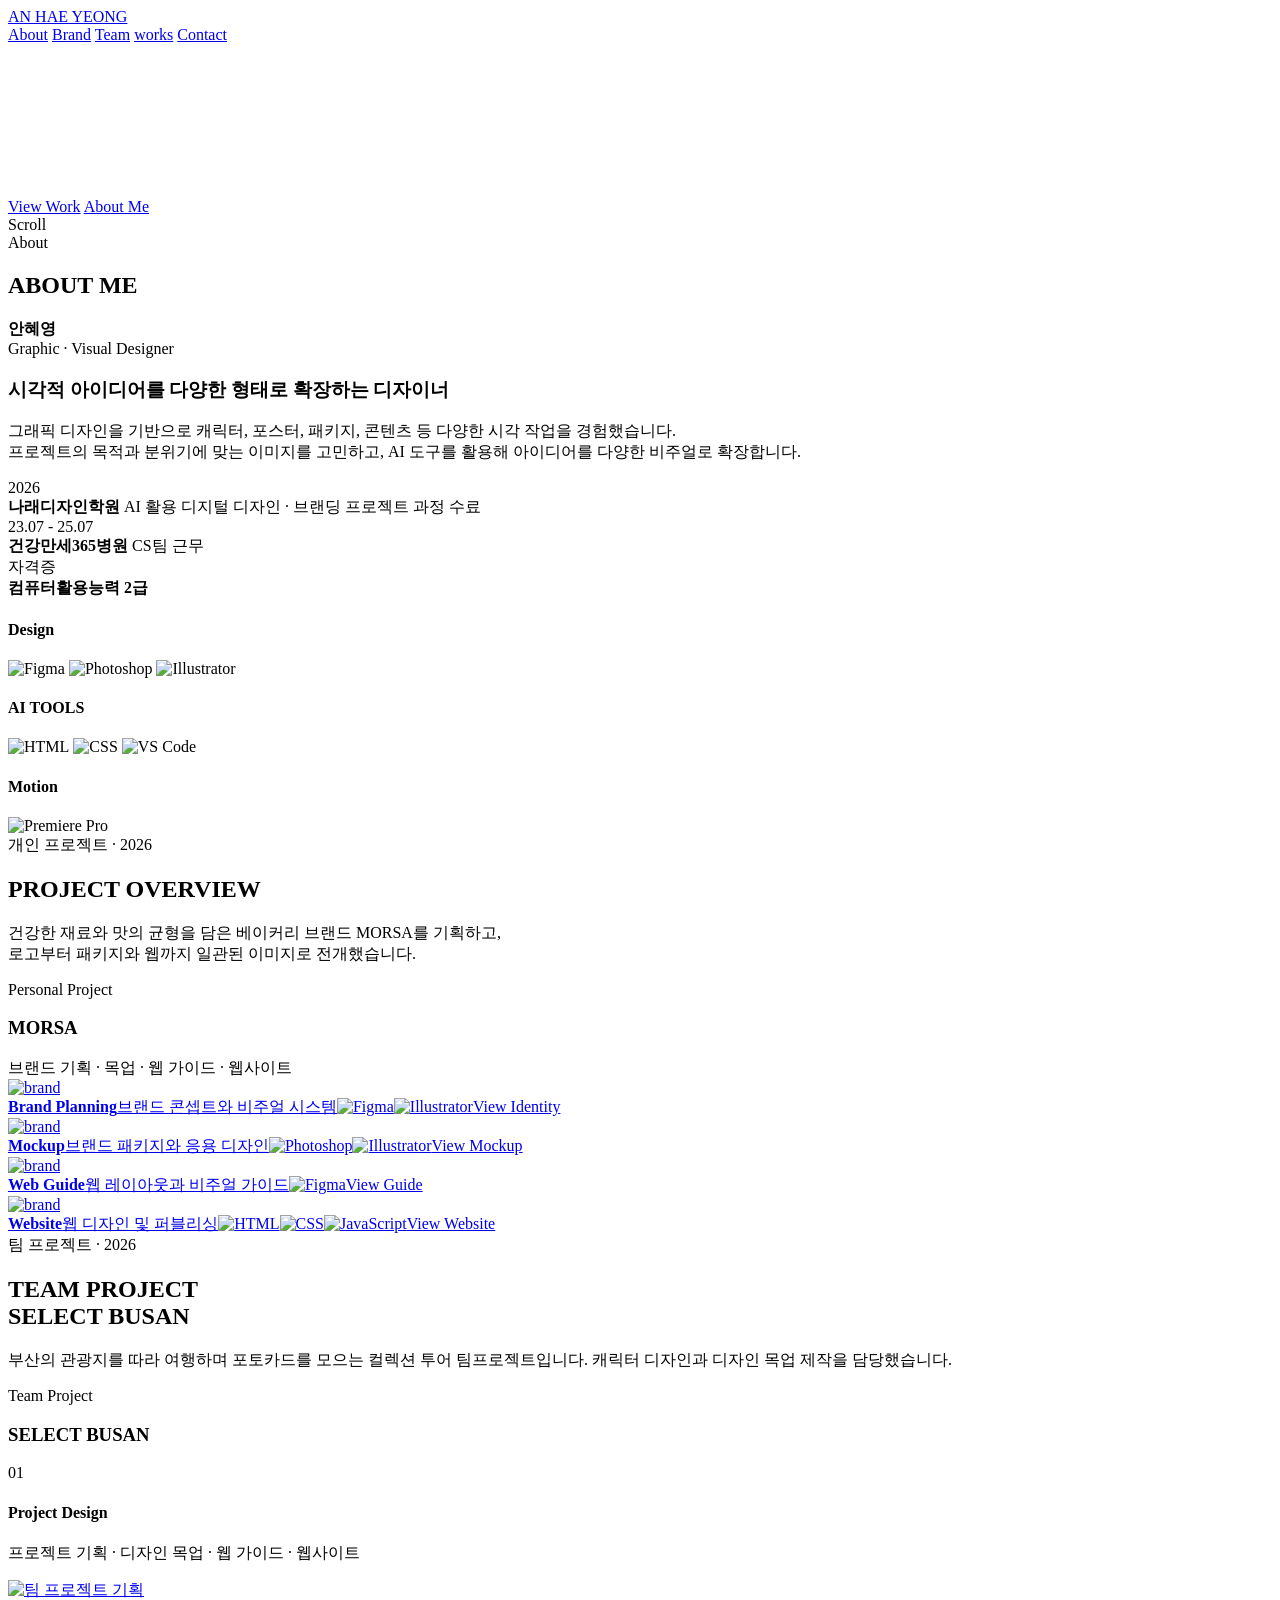
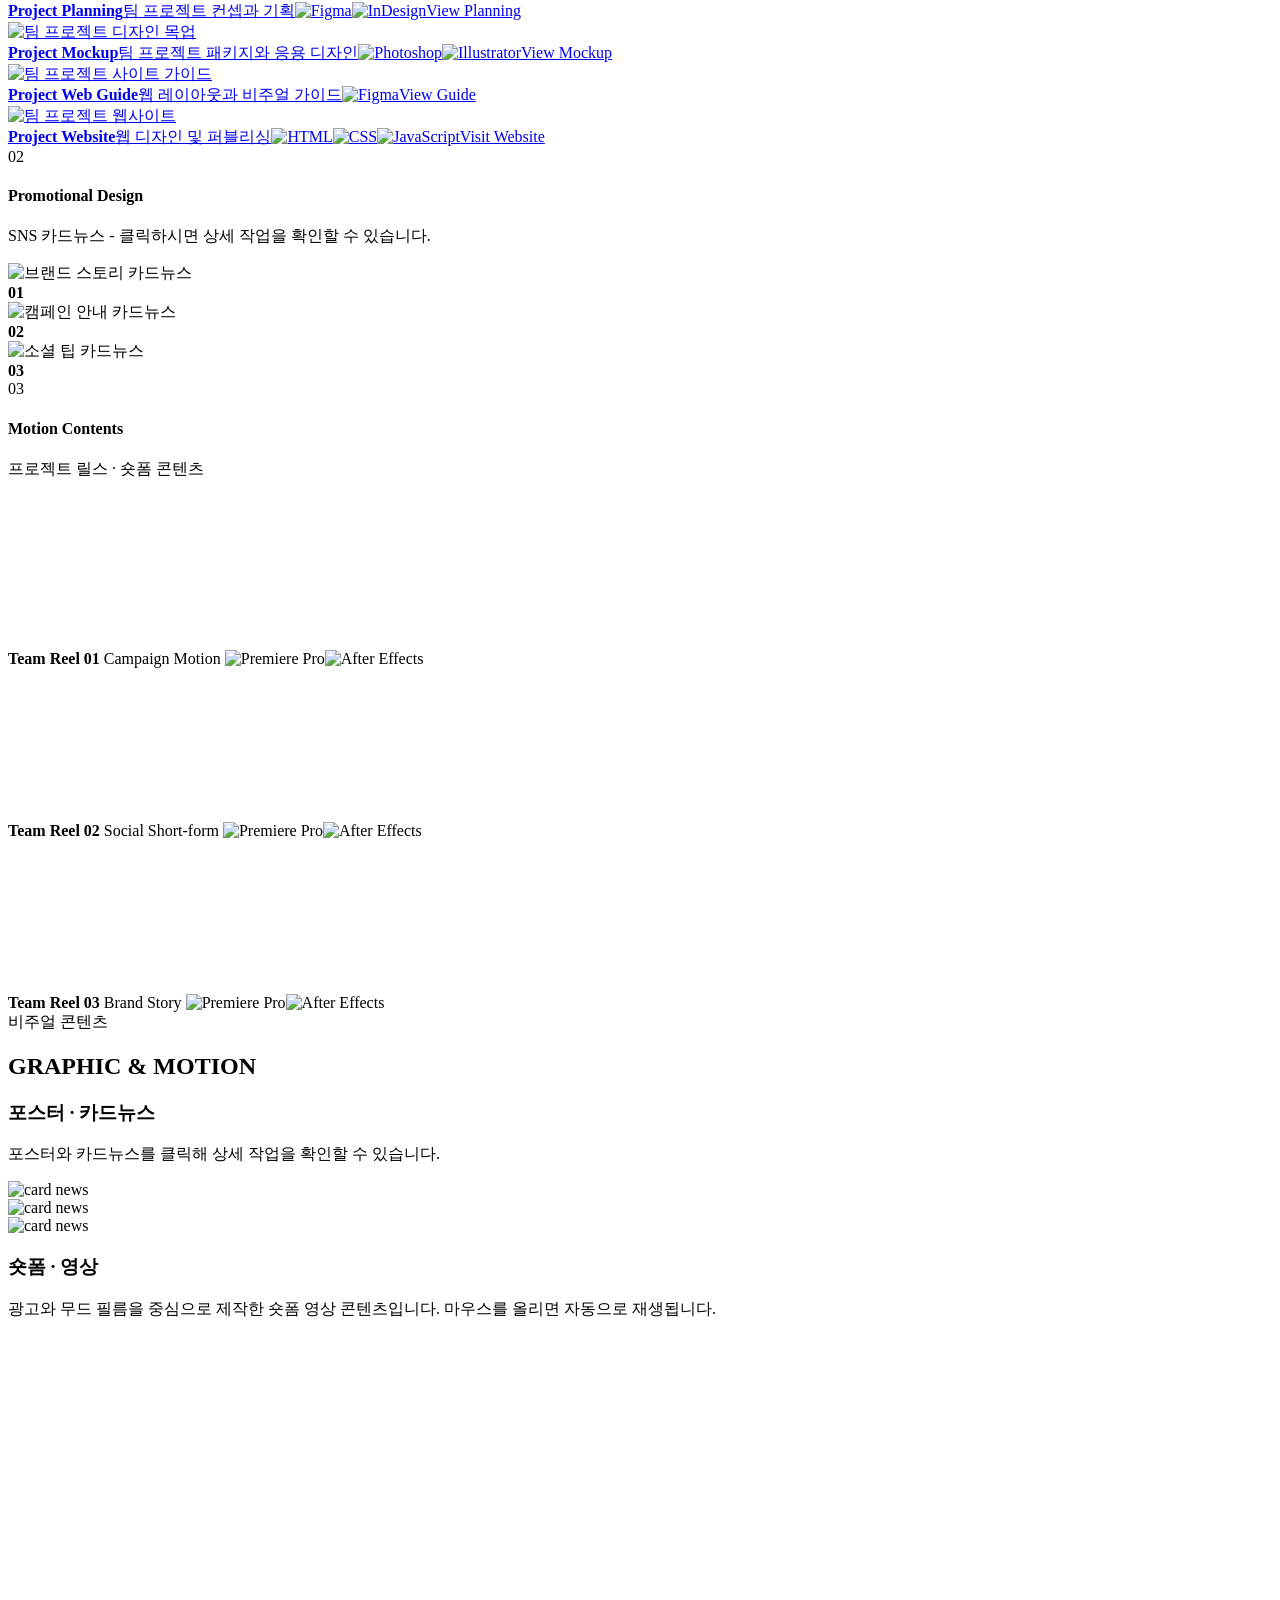
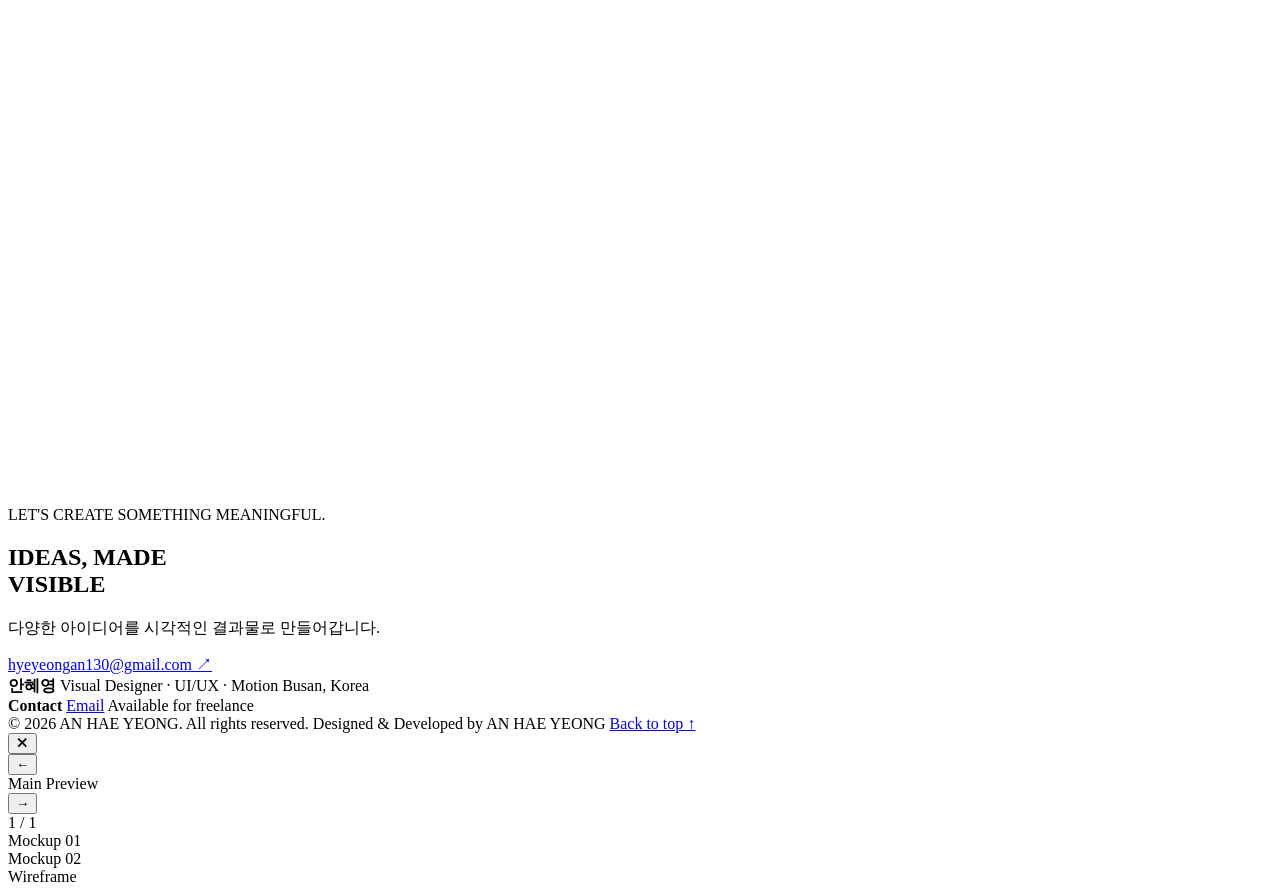
==== index.html @ a306c8e9 "Add files via upload" ====
<!DOCTYPE html>
<html lang="ko">

<head>
  <meta charset="UTF-8" />
  <meta name="viewport" content="width=device-width, initial-scale=1.0" />
  <title>Portfolio</title>
  <link rel="shortcut icon" href="assets/img/favicon.svg" type="image/x-icon">
  <link rel="stylesheet" href="assets/css/style.css">

</head>

<body>
  <header class="site-header" id="siteHeader">
    <nav class="nav">
      <a href="#hero" class="brand">AN HAE YEONG</a>
      <div class="nav-links">
        <a href="#about">About</a>
        <a href="#branding">Brand</a>
        <a href="#team-project">Team</a>
        <a href="#works">works</a>
        <a href="#contact">Contact</a>
      </div>
    </nav>
  </header>

  <main>
    <section class="hero" id="hero">
      <video class="hero-video" autoplay muted loop playsinline preload="metadata">
        <source src="assets/video/main_video.mp4" type="video/mp4" />
      </video>
      <div class="hero-inner">
        <div class="hero-actions">
          <a class="btn btn-primary" href="#branding">View Work</a>
          <a class="btn btn-secondary" href="#about">About Me</a>
        </div>
      </div>

      <div class="scroll-indicator">Scroll</div>
    </section>

    <section class="section" id="about">
      <div class="container">
        <div class="section-head reveal reveal-scale">
          <div>
            <span class="eyebrow">About</span>
            <h2 class="about">ABOUT ME</h2>
          </div>
          <!-- <p>
            단순한 자기소개가 아니라, 경력·작업 방향·도구 역량을 동시에 보여줄 수 있도록 설계한 영역입니다.
          </p> -->
        </div>

        <div class="about-grid">
          <article class="card profile-card reveal reveal-left">
            <div class="profile-media" style="background:
                radial-gradient(circle at 30% 20%, rgba(50,199,161,0.18), transparent 22%),
                radial-gradient(circle at 70% 30%, rgba(123,140,255,0.18), transparent 24%),
                linear-gradient(145deg, #ffffff 0%, #edf3fa 100%);
                position: relative; overflow: hidden;">
              <div style="position:absolute; inset:18px; border:1px solid rgba(17,24,39,0.06); border-radius:22px;">
                <video class="thumb-video" autoplay loop muted playsinline preload="metadata">
                  <source src="assets/video/about_me.mp4" type="video/mp4" />
                </video>
              </div>
              <div style="position:relative; z-index:1; text-align:center; color:#fff;">
                <!-- <strong style="display:block; color:#fff; font-size:1.1rem; margin-bottom:8px;">Profile
                  Visual</strong> -->
                <!-- <span>Image / Motion Portrait Placeholder</span> -->
              </div>
            </div>
            <div class="profile-body">
              <strong>안혜영</strong><br />
              <span style="color: var(--text-muted);">Graphic · Visual Designer</span>
            </div>
          </article>

          <article class="card about-body reveal reveal-right">
            <h3>시각적 아이디어를 다양한 형태로 확장하는 디자이너</h3>
            <p>
              그래픽 디자인을 기반으로 캐릭터, 포스터, 패키지, 콘텐츠 등 다양한 시각 작업을 경험했습니다.
              <br>프로젝트의 목적과 분위기에 맞는 이미지를 고민하고, AI 도구를 활용해 아이디어를 다양한 비주얼로 확장합니다.
            </p>

            <div class="timeline">
              <div class="timeline-item">
                <div class="timeline-year">2026</div>
                <div class="timeline-role">
                  <strong>나래디자인학원</strong>
                  <span>AI 활용 디지털 디자인 · 브랜딩 프로젝트 과정 수료</span>
                </div>
              </div>
              <div class="timeline-item">
                <div class="timeline-year">23.07 - 25.07</div>
                <div class="timeline-role">
                  <strong>건강만세365병원</strong>
                  <span>CS팀 근무</span>
                </div>
              </div>
              <div class="timeline-item">
                <div class="timeline-year">자격증</div>
                <div class="timeline-role">
                  <strong>컴퓨터활용능력 2급</strong>
                  <!-- <span>컴퓨터활용능력2급</span> -->
                </div>
              </div>
            </div>

            <div class="skills">
              <section class="skill-group">
                <h4>Design</h4>
                <div class="skill-tags">
                  <span class="tool-item"><img src="assets/img/tool_icon/figma.png" alt="Figma"></span>
                  <span class="tool-item"><img src="assets/img/tool_icon/photoshop.png" alt="Photoshop"></span>
                  <span class="tool-item"><img src="assets/img/tool_icon/illustrator.png" alt="Illustrator"></span>
                </div>
              </section>
              <section class="skill-group">
                <h4>AI TOOLS</h4>
                <div class="skill-tags">
                  <span class="tool-item"><img src="assets/img/tool_icon/chatgpt.png" alt="HTML"></span>
                  <span class="tool-item"><img src="assets/img/tool_icon/gemini.png" alt="CSS"></span>
                  <!-- <span class="tool-item"><img src="assets/img/tool_icon/js_icon.png" alt="JavaScript"></span> -->
                  <span class="tool-item"><img src="assets/img/tool_icon/firefly.png" alt="VS Code"></span>
                </div>
              </section>
              <section class="skill-group">
                <h4>Motion</h4>
                <div class="skill-tags">
                  <span class="tool-item"><img src="assets/img/tool_icon/premiere.png" alt="Premiere Pro"></span>
                  <!-- <span class="tool-item"><img src="assets/img/tool_icon/aftereffects.png" alt="After Effects"></span> -->
                </div>
              </section>
            </div>
          </article>
        </div>
      </div>
    </section>

    <section class="section" id="branding">
      <div class="container">
        <div class="section-head reveal reveal-scale">
          <div>
            <span class="eyebrow">개인 프로젝트 · 2026</span>
            <h2 class="about">PROJECT OVERVIEW</h2>
          </div>
          <p>
            건강한 재료와 맛의 균형을 담은 베이커리 브랜드 MORSA를 기획하고,
            <br>로고부터 패키지와 웹까지 일관된 이미지로 전개했습니다.
          </p>
        </div>

        <div class="brand-stack">
          <section class="card brand-row reveal reveal-scale morsa_color">
            <div class="brand-info brand1_color">
              <!-- 브랜드별 색상  brand1_color-->

              <div>
                <span class="project-type-label">Personal Project</span>
                <h3>MORSA</h3>
              </div>
              <!-- <p>
                Brand Identity · Graphic Design · Web Design
              </p> -->
            </div>

            <div>
              <div class="brand-slider-head">
                <span class="brand-slider-title">브랜드 기획 · 목업 · 웹 가이드 · 웹사이트</span>
              </div>
              <div class="brand-track" id="brandTrack01">

                <article class="thumb-card brand-thumb">
                  <a href="Guide/morsa_guide/guide.html" target="_blank">
                    <img src="assets/img/cover_1.jpg" alt="brand">
                    <div class="thumb-overlay"><strong>Brand Planning</strong><span>브랜드 콘셉트와 비주얼 시스템</span><span
                        class="thumb-tools"><img src="assets/img/tool_icon/figma.png" alt="Figma"><img
                          src="assets/img/tool_icon/illustrator.png" alt="Illustrator"></span><span
                        class="brand-card-button">View Identity</span></div>
                  </a>
                </article>

                <article class="thumb-card brand-thumb">
                  <a href="Guide/morsa_mockup_guide/guide.html" target="_blank">
                    <!-- <video class="thumb-video" muted loop playsinline preload="metadata">
                      <source src="assets/video/brand_thumbnail_video_sample.mp4" type="video/mp4" />
                    </video> -->

                    <img src="assets/img/cover_2.jpg" alt="brand">

                    <div class="thumb-overlay"><strong>Mockup</strong><span>브랜드 패키지와 응용 디자인</span><span
                        class="thumb-tools"><img src="assets/img/tool_icon/photoshop.png" alt="Photoshop"><img
                          src="assets/img/tool_icon/illustrator.png" alt="Illustrator"></span><span
                        class="brand-card-button">View Mockup</span></div>
                  </a>
                </article>

                <article class="thumb-card brand-thumb">
                  <a href="Guide/morsa_web_guide/guide.html" target="_blank">
                    <img src="assets/img/cover_3.jpg" alt="brand">
                    <div class="thumb-overlay"><strong>Web Guide</strong><span>웹 레이아웃과 비주얼 가이드</span><span
                        class="thumb-tools"><img src="assets/img/tool_icon/figma.png" alt="Figma"></span><span
                        class="brand-card-button">View Guide</span></div>
                  </a>
                </article>

                <article class="thumb-card brand-thumb">
                  <!-- <video class="thumb-video" autoplay muted loop playsinline><source src="assets/brand-01-site.mp4" type="video/mp4" /></video> -->
                  <a href="https://hyeyeongan.github.io/MORSA/" target="_blank">
                    <img src="assets/img/cover_4.jpg" alt="brand">
                    <div class="thumb-overlay"><strong>Website</strong><span>웹 디자인 및 퍼블리싱</span><span
                        class="thumb-tools"><img src="assets/img/tool_icon/html_icon.png" alt="HTML"><img
                          src="assets/img/tool_icon/css_icon.png" alt="CSS"><img src="assets/img/tool_icon/js_icon.png"
                          alt="JavaScript"></span><span class="brand-card-button">View Website</span></div>
                  </a>
                </article>

                <!-- <article class="thumb-card brand-thumb">
                  <a href="#" target="_blank">
                    <img src="assets/img/brand_thumbnail_sample.jpg" alt="brand">
                    <div class="thumb-overlay"><strong>SNS Campaign</strong><span>Social / Promo Visual</span><span
                        class="thumb-tools"><img src="assets/img/tool_icon/photoshop.png" alt="Photoshop"><img
                          src="assets/img/tool_icon/illustrator.png" alt="Illustrator"></span><span
                        class="brand-card-button">View Campaign ↗</span></div>
                  </a>
                </article> -->

                <!-- <article class="thumb-card brand-thumb"> -->
                <!-- <video class="thumb-video" autoplay muted loop playsinline><source src="assets/brand-01-event.mp4" type="video/mp4" /></video> -->
                <!-- <a href="#" target="_blank"> -->
                <!-- <img src="assets/img/brand_thumbnail_sample.jpg" alt="brand"> -->
                <!-- <div class="thumb-overlay"><strong>Event Landing</strong><span>Promotion / Landing Page</span><span -->
                <!-- class="thumb-tools"><img src="assets/img/tool_icon/figma.png" alt="Figma"><img -->
                <!-- src="assets/img/tool_icon/photoshop.png" alt="Photoshop"></span><span -->
                <!-- class="brand-card-button">View Landing ↗</span></div> -->
                <!-- </a> -->
                <!-- </article> -->
              </div>
            </div>
          </section>

          <div class="section-head team-section-head reveal reveal-scale" id="team-project">
            <div>
              <span class="eyebrow">팀 프로젝트 · 2026</span>
              <h2>TEAM PROJECT
                <br>SELECT BUSAN
              </h2>
            </div>
            <p>
              부산의 관광지를 따라 여행하며 포토카드를 모으는 컬렉션 투어 팀프로젝트입니다.
              캐릭터 디자인과 디자인 목업 제작을 담당했습니다.
            </p>
          </div>

          <section class="card brand-row reveal reveal-scale">
            <div class="brand-info brand2_color">
              <!-- 브랜드별 색상  brand2_color-->
              <div>
                <span class="project-type-label is-team">Team Project</span>
                <h3>SELECT BUSAN</h3>
              </div>
              <!-- <p>
                기획부터 디자인, 웹사이트 구축과 영상 콘텐츠까지 팀과 함께 완성한 통합 브랜드 프로젝트입니다.
              </p> -->
            </div>

            <div class="team-project-content">
              <section class="team-result-section">
                <div class="team-result-head">
                  <span class="team-result-number">01</span>
                  <div>
                    <h4 class="title_color_1">Project Design</h4>
                    <p>프로젝트 기획 · 디자인 목업 · 웹 가이드 · 웹사이트</p>
                  </div>
                </div>
                <div class="brand-track team-main-track" id="brandTrack02">
                  <article class="thumb-card brand-thumb active">
                    <a href="Team_Guide/guide/guide.html" target="_blank">
                      <img src="assets/img/Team_cover1.jpg" alt="팀 프로젝트 기획">
                      <div class="thumb-overlay team_bg"><strong>Project Planning</strong><span>팀 프로젝트 컨셉과
                          기획</span><span class="thumb-tools"><img src="assets/img/tool_icon/figma.png" alt="Figma"><img
                            src="assets/img/tool_icon/indesign.png" alt="InDesign"></span><span
                          class="brand-card-button team_button">View Planning</span></div>
                    </a>
                  </article>
                  <article class="thumb-card brand-thumb">
                    <a href="Team_Guide/mockup/guide.html" target="_blank">
                      <img src="assets/img/Team_cover2.jpg" alt="팀 프로젝트 디자인 목업">
                      <div class="thumb-overlay team_bg"><strong>Project Mockup</strong><span>팀 프로젝트 패키지와 응용
                          디자인</span><span class="thumb-tools"><img src="assets/img/tool_icon/photoshop.png"
                            alt="Photoshop"><img src="assets/img/tool_icon/illustrator.png"
                            alt="Illustrator"></span><span class="brand-card-button team_button">View Mockup</span>
                      </div>
                    </a>
                  </article>
                  <article class="thumb-card brand-thumb">
                    <a href="Team_Guide/web/guide.html" target="_blank">
                      <img src="assets/img/Team_cover3.jpg" alt="팀 프로젝트 사이트 가이드">
                      <div class="thumb-overlay team_bg"><strong>Project Web Guide</strong><span>웹 레이아웃과 비주얼
                          가이드</span><span class="thumb-tools"><img src="assets/img/tool_icon/figma.png"
                            alt="Figma"></span><span class="brand-card-button team_button">View Guide</span></div>
                    </a>
                  </article>
                  <article class="thumb-card brand-thumb">
                    <a href="https://jihyun-works.github.io/select-busan/" target="_blank">
                      <img src="assets/img/Team_cover4.jpg" alt="팀 프로젝트 웹사이트">
                      <div class="thumb-overlay team_bg"><strong>Project Website</strong><span>웹 디자인 및 퍼블리싱</span><span
                          class="thumb-tools"><img src="assets/img/tool_icon/html_icon.png" alt="HTML"><img
                            src="assets/img/tool_icon/css_icon.png" alt="CSS"><img
                            src="assets/img/tool_icon/js_icon.png" alt="JavaScript"></span><span
                          class="brand-card-button team_button">Visit Website</span></div>
                    </a>
                  </article>
                </div>
              </section>

              <section class="team-result-section team-promotion-section">
                <div class="team-result-head">
                  <span class="team-result-number">02</span>
                  <div class="team-result-copy">
                    <h4 class="title_color_2">Promotional Design</h4>
                    <p>SNS 카드뉴스 - 클릭하시면 상세 작업을 확인할 수 있습니다.</p>
                  </div>
                </div>
                <div class="team-promotion-grid">
                  <article class="thumb-card brand-thumb modal-card" data-modal-type="cardnews"
                    data-modal-title="SELECT BUSAN Card News"
                    data-modal-description="캐릭터와 브랜드 컬러를 활용해 SELECT BUSAN의 여행 방식과 카드 수집 과정을 쉽고 직관적으로 전달하는 SNS 카드뉴스를 디자인했습니다."
                    data-modal-role="Team Project / Card News Design" data-modal-tools="카드뉴스 디자인 · 제작"
                    data-modal-summary="브랜드의 시작과 핵심 메시지를 캐러셀 흐름에 맞춰 이해하기 쉽게 구성했습니다." data-modal-meta1-label="Channel"
                    data-modal-meta1-value="Instagram Carousel" data-modal-meta2-label="Pages"
                    data-modal-meta2-value="7 Pages" data-modal-meta3-label="Role"
                    data-modal-meta3-value="Planning / Visual Design" data-modal-meta4-label="Format"
                    data-modal-meta4-value="1080 × 1080" data-modal-tags="Team Project, Card News, Campaign"
                    data-modal-images="assets/img/card1.jpg|assets/img/card2.jpg|assets/img/card3.jpg|assets/img/card4.jpg|assets/img/card5.jpg">
                    <img src="assets/img/select_cards_1.png" alt="브랜드 스토리 카드뉴스">
                    <div class="thumb-overlay"><strong>01</strong>
                  </article>
                  <article class="thumb-card brand-thumb modal-card" data-modal-type="cardnews"
                    data-modal-title="SELECT BUSAN Card News"
                    data-modal-description="SELECT BUSAN의 관광 컬렉션 참여 방식을 소개하기 위해 제작한 프로모션 카드뉴스입니다."
                    data-modal-role="Team Project / Card News Design" data-modal-tools="※ 카드뉴스 편집 및 구성은 팀원이 담당했습니다."
                    data-modal-summary="캠페인 정보를 단계별로 나누고 핵심 혜택과 참여 방법이 빠르게 읽히도록 구성했습니다."
                    data-modal-meta1-label="Channel" data-modal-meta1-value="Instagram Carousel"
                    data-modal-meta2-label="Pages" data-modal-meta2-value="7 Pages" data-modal-meta3-label="Role"
                    data-modal-meta3-value="Information Design" data-modal-meta4-label="Format"
                    data-modal-meta4-value="1080 × 1080" data-modal-tags="Team Project, Card News, Information"
                    data-modal-images="assets/img/select_busan_cardnews1.jpg|assets/img/select_busan_cardnews2.jpg|assets/img/select_busan_cardnews3.jpg|assets/img/select_busan_cardnews4.jpg|assets/img/select_busan_cardnews5.jpg|assets/img/select_busan_cardnews6.jpg|assets/img/select_busan_cardnews7.jpg|assets/img/select_busan_cardnews8.jpg">
                    <img src="assets/img/select_card_2.png" alt="캠페인 안내 카드뉴스">
                    <div class="thumb-overlay"><strong>02</strong>
                    </div>
                  </article>
                  <article class="thumb-card brand-thumb modal-card" data-modal-type="cardnews"
                    data-modal-title="SELECT BUSAN Card News" data-modal-description="SELECT BUSAN의 관광 컬렉션 참여 방식을 소개하기 위해 제작한 프로모션 카드뉴스입니다."
                    data-modal-role="Team Project / Content Design" data-modal-tools="※ 카드뉴스 편집 및 구성은 팀원이 담당했습니다. "
                    data-modal-summary="짧고 명확한 문장과 일관된 그래픽 시스템으로 정보의 가독성을 높였습니다." data-modal-meta1-label="Channel"
                    data-modal-meta1-value="SNS Content" data-modal-meta2-label="Pages" data-modal-meta2-value="7 Pages"
                    data-modal-meta3-label="Role" data-modal-meta3-value="Content / Graphic"
                    data-modal-meta4-label="Format" data-modal-meta4-value="1080 × 1480"
                    data-modal-tags="Travel, Photo Card, Collection"
                    data-modal-images="assets/img/select_busan(3)1.jpg|assets/img/select_busan(3)2.jpg|assets/img/select_busan(3)3.jpg|assets/img/select_busan(3)4.jpg">
                    <img src="assets/img/select_card_3.png" alt="소셜 팁 카드뉴스">
                    <div class="thumb-overlay"><strong>03</strong></div>
                  </article>
                </div>
              </section>

              <section class="team-result-section team-reels-section">
                <div class="team-result-head reveal reveal-scale">
                  <span class="team-result-number">03</span>
                  <div>
                    <h4 class="title_color_3">Motion Contents</h4>
                    <p>프로젝트 릴스 · 숏폼 콘텐츠</p>
                  </div>
                </div>
                <div class="team-reels-grid">
                  <!-- <article class="thumb-card brand-thumb brand-film-card modal-card" data-modal-type="banner"
                    data-modal-title="Team Project Film" data-modal-description="팀 프로젝트의 기획과 제작 과정을 담은 가로형 브랜드 영상입니다."
                    data-modal-role="Team Project / Motion Design" data-modal-tools="Premiere Pro, After Effects"
                    data-modal-tags="Team Project, Brand Film, Motion"
                    data-modal-media="assets/video/brand_thumbnail_video_sample.mp4">
                    <video class="thumb-video" muted loop playsinline preload="metadata">
                      <source src="assets/video/brand_thumbnail_video_sample.mp4" type="video/mp4" />
                    </video>
                    <span class="landscape-play" aria-hidden="true">▶</span>
                    <div class="thumb-overlay"><strong>Project Film</strong><span>Brand Film / 16:9 Video</span><span
                        class="thumb-tools"><img src="assets/img/tool_icon/premiere.png" alt="Premiere Pro"><img
                          src="assets/img/tool_icon/aftereffects.png" alt="After Effects"></span><span
                        class="brand-card-button team_button">Play Video</span></div>
                  </article> -->
                  <article class="thumb-card brand-reel-card">
                    <video class="thumb-video" muted loop playsinline preload="metadata">
                      <source src="assets/video/busan_1.mp4" type="video/mp4" />
                    </video>
                    <div class="thumb-play-button" aria-hidden="true"><span class="thumb-play-icon"></span></div>
                    <div class="team-reel-caption"><strong>Team Reel 01</strong>
                      <span>Campaign Motion</span>
                      <span class="thumb-tools"><img src="assets/img/tool_icon/premiere.png" alt="Premiere Pro"><img
                          src="assets/img/tool_icon/aftereffects.png" alt="After Effects"></span>
                        </div>
                  </article>
                  <article class="thumb-card brand-reel-card">
                    <video class="thumb-video" muted loop playsinline preload="metadata">
                      <source src="assets/video/busan_2.mp4" type="video/mp4" />
                    </video>
                    <div class="thumb-play-button" aria-hidden="true"><span class="thumb-play-icon"></span></div>
                    <div class="team-reel-caption"><strong>Team Reel 02</strong>
                      <span>Social Short-form</span>
                      <span class="thumb-tools"><img src="assets/img/tool_icon/premiere.png" alt="Premiere Pro"><img
                          src="assets/img/tool_icon/aftereffects.png" alt="After Effects"></span>
                        </div>
                  </article>
                  <article class="thumb-card brand-reel-card">
                    <video class="thumb-video" muted loop playsinline preload="metadata">
                      <source src="assets/video/busan_3.mp4" type="video/mp4" />
                    </video>
                    <div class="thumb-play-button" aria-hidden="true"><span class="thumb-play-icon"></span></div>
                    <div class="team-reel-caption"><strong>Team Reel 03</strong>
                      <span>Brand Story</span>
                      <span class="thumb-tools"><img src="assets/img/tool_icon/premiere.png" alt="Premiere Pro"><img
                          src="assets/img/tool_icon/aftereffects.png" alt="After Effects"></span>
                        </div>
                  </article>
                </div>
              </section>
            </div>
          </section>
        </div>
      </div>
    </section>

    <section class="section" id="works">
      <div class="container">
        <div class="section-head reveal reveal-scale">
          <div>
            <span class="eyebrow">비주얼 콘텐츠</span>
            <h2>GRAPHIC & MOTION</h2>
          </div>
          <!-- <p>
            정지형 비주얼 작업은 한 줄 안에서 함께 보여주고, 영상 작업은 별도 행으로 분리해 흐름이 자연스럽도록 정리했습니다.
          </p> -->
        </div>

        <div class="works-stack">
          <section class="card work-row reveal reveal-scale">
            <div class="work-row-head">
              <div>
                <h3>포스터 · 카드뉴스</h3>
                <p>포스터와 카드뉴스를 클릭해 상세 작업을 확인할 수 있습니다.</p>
              </div>
              <!-- <div class="slider-controls">
                <button class="slider-btn" type="button" data-slider-prev="visualTrack">←</button>
                <button class="slider-btn" type="button" data-slider-next="visualTrack">→</button>
              </div> -->
            </div>
            <div class="thumb-track slider-track" id="visualTrack" data-autoplay-slider="4200" data-loop-slider>
              <!-- poster / banner 모달 전용 큰 이미지는 data-modal-media="assets/img/원하는파일.jpg" 로 직접 지정 -->
              <article class="poster-thumb thumb-card modal-card" data-modal-type="poster"
                data-modal-title="SUNDAY PICNIC" data-modal-description="따뜻한 야외 피크닉의 분위기를 담은 이벤트 홍보 포스터입니다.
사진 위에 유기적인 그래픽 형태와 타이포그래피를 결합해 자유롭고 경쾌한 분위기를 표현했습니다." data-modal-role="레이아웃 · 타이포그래피 · 그래픽 제작"
                data-modal-tools="Photoshop"
                data-modal-summary="전시/행사 성격의 키비주얼 포스터 시리즈입니다. 메인 타이포와 무드 중심 그래픽으로 메시지를 압축해 전달합니다."
                data-modal-meta1-label="Format" data-modal-meta1-value="A2 Poster / Digital Adaptation"
                data-modal-meta2-label="Client" data-modal-meta2-value="Brand Campaign" data-modal-meta3-label="Year"
                data-modal-meta3-value="2026" data-modal-meta4-label="Concept"
                data-modal-meta4-value="Bold Type / Minimal Mood" data-modal-tags="피크닉, 타이포그래피, 이벤트"
                data-modal-note-title="Editable Note"
                data-modal-note="이 영역은 포스터 전용 메모 박스입니다. 전시 개요, 인쇄 사양, 제작 포인트 등으로 자유롭게 수정하면 됩니다."
                data-modal-video="Poster motion teaser area" data-modal-link="https://example.com"
                data-modal-media="assets/img/picnic_poster.jpg">
                <div class="thumb-image">
                  <img src="assets/img/poster_cover.jpg" alt="card news">
                </div>
                <!-- <video class="thumb-video" muted loop playsinline preload="metadata">
                  <source src="assets/video/poster.mp4" type="video/mp4" />
                </video> -->
                <!-- <div class="thumb-overlay"><strong>Poster Series A</strong><span>Campaign / Event Visual</span><span
                    class="thumb-tools"><img src="assets/img/tool_icon/photoshop.png" alt="Photoshop"><img
                      src="assets/img/tool_icon/illustrator.png" alt="Illustrator"></span></div> -->
              </article>

              <!-- <article class="poster-thumb thumb-card modal-card" data-modal-type="poster"
                data-modal-title="Poster Series B" data-modal-description="브랜드 포스터 시리즈입니다."
                data-modal-role="Poster Design" data-modal-tools="Photoshop"
                data-modal-summary="브랜드 무드를 중심으로 전개한 포스터 시리즈입니다." data-modal-meta1-label="Format"
                data-modal-meta1-value="B1 / SNS Poster" data-modal-meta2-label="Client"
                data-modal-meta2-value="Brand Promotion" data-modal-meta3-label="Year" data-modal-meta3-value="2026"
                data-modal-meta4-label="Concept" data-modal-meta4-value="Graphic Mood"
                data-modal-tags="Poster, Branding" data-modal-note-title="Editable Note"
                data-modal-note="포스터 프로젝트 설명을 여기서 직접 바꿀 수 있습니다." data-modal-video="Poster preview"
                data-modal-link="https://example.com" data-modal-media="assets/img/poster_thumbnail_sample.jpg">
                <video class="thumb-video" muted loop playsinline preload="metadata">
                  <source src="assets/video/poster.mp4" type="video/mp4" />
                </video>
                <div class="thumb-overlay"><strong>Poster Series B</strong><span>Brand / Promotion</span><span
                    class="thumb-tools"><img src="assets/img/tool_icon/photoshop.png" alt="Photoshop"><img
                      src="assets/img/tool_icon/illustrator.png" alt="Illustrator"></span></div>
              </article> -->

              <!-- <article class="ad-thumb thumb-card modal-card" data-modal-type="banner" data-modal-title="Banner Set A"
                data-modal-description="디지털 배너 광고 세트입니다." data-modal-role="Banner Design"
                data-modal-tools="Photoshop, Figma" data-modal-summary="퍼포먼스 배너와 SNS용 변형 소재를 함께 설계한 배너 세트입니다."
                data-modal-meta1-label="Platform" data-modal-meta1-value="Meta / Web / App"
                data-modal-meta2-label="Campaign" data-modal-meta2-value="Seasonal Promotion"
                data-modal-meta3-label="Size" data-modal-meta3-value="1080x1080 / 1200x628"
                data-modal-meta4-label="Placement" data-modal-meta4-value="Feed / Display / Landing"
                data-modal-tags="Banner, Performance, SNS" data-modal-note-title="Editable Note"
                data-modal-note="배너는 플랫폼, 사이즈, CTA 방향 등을 이 박스에서 자유롭게 수정하면 됩니다." data-modal-video="Banner motion preview"
                data-modal-link="https://example.com" data-modal-media="assets/img/banner_sample.jpeg">
                <video class="thumb-video" muted loop playsinline preload="metadata">
                  <source src="assets/video/ad_sample_01.mp4" type="video/mp4" />
                </video>
                <div class="thumb-overlay"><strong>Banner Set A</strong><span>Digital Ad System</span><span
                    class="thumb-tools"><img src="assets/img/tool_icon/photoshop.png" alt="Photoshop"><img
                      src="assets/img/tool_icon/figma.png" alt="Figma"></span></div>
              </article> -->

              <!-- <article class="ad-thumb thumb-card modal-card" data-modal-type="banner" data-modal-title="Banner Set B"
                data-modal-description="프로모션 웹 배너 세트입니다." data-modal-role="Banner Design" data-modal-tools="Photoshop"
                data-modal-summary="웹 프로모션 메인/서브 배너 세트입니다." data-modal-meta1-label="Platform"
                data-modal-meta1-value="Website" data-modal-meta2-label="Campaign" data-modal-meta2-value="Promotion"
                data-modal-meta3-label="Size" data-modal-meta3-value="PC / Mobile Responsive"
                data-modal-meta4-label="Placement" data-modal-meta4-value="Hero / Mid Banner"
                data-modal-tags="Banner, Web" data-modal-note-title="Editable Note"
                data-modal-note="배너 프로젝트 설명을 이 텍스트로 바꾸면 됩니다." data-modal-video="Banner motion preview"
                data-modal-link="https://example.com" data-modal-media="assets/img/banner_sample.jpeg">
                <video class="thumb-video" muted loop playsinline preload="metadata">
                  <source src="assets/video/ad_sample_01.mp4" type="video/mp4" />
                </video>
                <div class="thumb-overlay"><strong>Banner Set B</strong><span>Web Promotion</span><span
                    class="thumb-tools"><img src="assets/img/tool_icon/photoshop.png" alt="Photoshop"><img
                      src="assets/img/tool_icon/figma.png" alt="Figma"></span></div>
              </article> -->

              <article class="cardnews-thumb thumb-card modal-card" data-modal-type="cardnews"
                data-modal-title="홈 스타일링 카드뉴스"
                data-modal-description="작은 오브제와 가구를 활용해 집 안의 분위기를 바꾸는 방법을 소개하는 카드뉴스입니다. 이미지 중심의 구성과 간결한 정보를 통해 공간 스타일링 팁을 직관적으로 전달했습니다."
                data-modal-role="Card News Design" data-modal-tools="콘텐츠 구성 · 레이아웃 · 그래픽 제작"
                data-modal-summary="인스타그램 캐러셀 형식의 카드뉴스입니다. 첫 장에서 주제를 제시하고 뒤로 갈수록 정보 흐름이 이어지도록 구성했습니다."
                data-modal-meta1-label="Topic" data-modal-meta1-value="Brand Story" data-modal-meta2-label="Pages"
                data-modal-meta2-value="7 Pages" data-modal-meta3-label="Flow"
                data-modal-meta3-value="Cover → Info → CTA" data-modal-meta4-label="Style"
                data-modal-meta4-value="Editorial Carousel" data-modal-tags="인테리어, 공간 스타일링, 정보 콘텐츠"
                data-modal-note-title="Editable Note"
                data-modal-note="카드뉴스는 페이지 흐름, 표지 방향, 정보 구성 방식 등을 이 박스에서 자유롭게 수정할 수 있습니다."
                data-modal-video="Card news preview" data-modal-link="https://example.com"
                data-modal-images="assets/img/home_card1.jpg|assets/img/home_card2.jpg|assets/img/home_card3.jpg|assets/img/home_card4.jpg|assets/img/home_card5.jpg|assets/img/home_card6.jpg">
                <div class="thumb-image">
                  <img src="assets/img/home_cover.png" alt="card news">
                </div>
                <!-- <div class="thumb-overlay"><strong>Card News Series A</strong><span>Brand Story / Slide Deck</span><span
                    class="thumb-tools"><img src="assets/img/tool_icon/photoshop.png" alt="Photoshop"><img
                      src="assets/img/tool_icon/illustrator.png" alt="Illustrator"></span>
                </div> -->
              </article>

              <article class="cardnews-thumb thumb-card modal-card" data-modal-type="cardnews"
                data-modal-title="15분 원팬 토마토 파스타" data-modal-description="간단한 재료로 완성할 수 있는 원팬 토마토 파스타 레시피를 소개한 SNS 카드뉴스입니다. 재료 준비부터 조리 과정까지 단계별로 구성하고, 사진과 일러스트를 활용해 정보를 쉽고 직관적으로 전달했습니다."
                data-modal-role="Card News Design" data-modal-tools="콘텐츠 구성 · 레이아웃 · 그래픽 제작"
                data-modal-summary="정보 전달 중심의 프로모션 카드뉴스입니다." data-modal-meta1-label="Topic"
                data-modal-meta1-value="Promotion" data-modal-meta2-label="Pages" data-modal-meta2-value="7 Pages"
                data-modal-meta3-label="Flow" data-modal-meta3-value="Intro → Detail → CTA"
                data-modal-meta4-label="Style" data-modal-meta4-value="Clean Info Layout"
                data-modal-tags="레시피, 푸드콘텐츠, 정보디자인" data-modal-note-title="Editable Note"
                data-modal-note="카드뉴스 프로젝트용 자유 메모 영역입니다." data-modal-video="Card news preview"
                data-modal-link="https://example.com"
                data-modal-images="assets/img/tomato_card1.jpg|assets/img/tomato_card2.jpg|assets/img/tomato_card3.jpg|assets/img/tomato_card4.jpg|assets/img/tomato_card5.jpg">
                <div class="thumb-image">
                  <img src="assets/img/tomato_cover.png" alt="card news">
                </div>
                <!-- <div class="thumb-overlay"><strong>Card News Series B</strong><span>Promotion / Information</span><span
                    class="thumb-tools"><img src="assets/img/tool_icon/photoshop.png" alt="Photoshop"><img
                      src="assets/img/tool_icon/illustrator.png" alt="Illustrator"></span></div> -->
              </article>





            </div>
          </section>

          <section class="card work-row reveal reveal-scale">
            <div class="work-row-head">
              <div>
                <h3>숏폼 · 영상</h3>
                <p>광고와 무드 필름을 중심으로 제작한 숏폼 영상 콘텐츠입니다. 마우스를 올리면 자동으로 재생됩니다.</p>
              </div>
              <!-- <div class="slider-controls">
                <button class="slider-btn" type="button" data-slider-prev="videoTrack">←</button>
                <button class="slider-btn" type="button" data-slider-next="videoTrack">→</button>
              </div> -->
            </div>
            <div class="thumb-track slider-track" id="videoTrack">
              <article class="reels-thumb thumb-card">
                <video class="thumb-video" muted loop playsinline preload="metadata">
                  <source src="assets/video/perfume.mp4" type="video/mp4" />
                </video>
                <!-- <div class="thumb-play-button" aria-hidden="true">
                  <span class="thumb-play-icon"></span>
                </div> -->
                <!-- <div class="thumb-overlay"> -->
                  <!-- <strong>Reel Project A</strong> -->
                  <!-- <span>Short-form Motion</span> -->
                  <!-- <span class="thumb-tools"><img src="assets/img/tool_icon/premiere.png" alt="Premiere Pro"><img
                      src="assets/img/tool_icon/aftereffects.png" alt="After Effects"></span>
                </div> -->
              </article>

              <article class="reels-thumb thumb-card">
                <video class="thumb-video" muted loop playsinline preload="metadata">
                  <source src="assets/video/lifestyle_store.mp4" type="video/mp4" />
                </video>
                <!-- <div class="thumb-play-button" aria-hidden="true">
                  <span class="thumb-play-icon"></span>
                </div> -->
                <!-- <div class="thumb-overlay">
                  <strong>Reel Project B</strong>
                  <span>Campaign Motion</span>
                  <span class="thumb-tools"><img src="assets/img/tool_icon/premiere.png" alt="Premiere Pro"><img
                      src="assets/img/tool_icon/aftereffects.png" alt="After Effects"></span>
                </div> -->
              </article>

              <article class="reels-thumb thumb-card">
                <video class="thumb-video" muted loop playsinline preload="metadata">
                  <source src="assets/video/travel_campaign.mp4" type="video/mp4" />
                </video>
                <!-- <div class="thumb-play-button" aria-hidden="true">
                  <span class="thumb-play-icon"></span>
                </div> -->
                <!-- <div class="thumb-overlay">
                  <strong>Reel Project C</strong>
                  <span>Brand Reel</span>
                  <span class="thumb-tools"><img src="assets/img/tool_icon/premiere.png" alt="Premiere Pro"><img
                      src="assets/img/tool_icon/aftereffects.png" alt="After Effects"></span>
                </div> -->
              </article>

              <article class="reels-thumb thumb-card">
                <video class="thumb-video" muted loop playsinline preload="metadata">
                  <source src="assets/video/lip.mp4" type="video/mp4" />
                </video>
                <!-- <div class="thumb-play-button" aria-hidden="true">
                  <span class="thumb-play-icon"></span>
                </div> -->
                <!-- <div class="thumb-overlay">
                  <strong>Reel Project D</strong>
                  <span>Ad Motion</span>
                  <span class="thumb-tools"><img src="assets/img/tool_icon/premiere.png" alt="Premiere Pro"><img
                      src="assets/img/tool_icon/aftereffects.png" alt="After Effects"></span>
                </div> -->
              </article>

              <article class="reels-thumb thumb-card">
                <video class="thumb-video" muted loop playsinline preload="metadata">
                  <source src="assets/video/Lemon.mp4" type="video/mp4" />
                </video>
                <!-- <div class="thumb-play-button" aria-hidden="true">
                  <span class="thumb-play-icon"></span>
                </div> -->
                <!-- <div class="thumb-overlay">
                  <strong>Reel Project E</strong>
                  <span>Brand Intro</span>
                  <span class="thumb-tools"><img src="assets/img/tool_icon/premiere.png" alt="Premiere Pro"><img
                      src="assets/img/tool_icon/aftereffects.png" alt="After Effects"></span>
                </div> -->
              </article>

              <!-- <article class="reels-thumb thumb-card">
                <video class="thumb-video" muted loop playsinline preload="metadata">
                  <source src="assets/video/Reels_sample_01.mp4" type="video/mp4" />
                </video>
                <div class="thumb-play-button" aria-hidden="true">
                  <span class="thumb-play-icon"></span>
                </div>
                <div class="thumb-overlay">
                  <strong>Reel Project F</strong>
                  <span>Brand Intro</span>
                  <span class="thumb-tools"><img src="assets/img/tool_icon/premiere.png" alt="Premiere Pro"><img
                      src="assets/img/tool_icon/aftereffects.png" alt="After Effects"></span>
                </div>
              </article> -->
              <!-- <article class="reels-thumb thumb-card modal-card" data-modal-title="Reel Project F"
                data-modal-description="브랜드 인트로 영상입니다." data-modal-role="Motion Design / Short-form"
                data-modal-tools="Premiere Pro, AI Video" data-modal-video="Reel preview area"
                data-modal-link="https://example.com">
                <video class="thumb-video" muted loop playsinline preload="metadata">
                  <source src="assets/video/Reels_sample_01.mp4" type="video/mp4" />
                </video>
                <div class="thumb-play-button" aria-hidden="true">
                  <span class="thumb-play-icon"></span>
                </div>
                <div class="thumb-overlay">
                  <strong>Reel Project F</strong>
                  <span>Brand Intro</span>
                </div>
              </article> -->
            </div>
          </section>
        </div>
      </div>
    </section>
  </main>

  <footer class="site-footer" id="contact">
    <div class="footer-inner">
      <div class="footer-cta">
        <span class="footer-eyebrow">LET'S CREATE SOMETHING MEANINGFUL.</span>
        <div class="footer-cta-row">
          <div>
            <h2>IDEAS, MADE
              <br>
              VISIBLE
            </h2>
            <p>다양한 아이디어를 시각적인 결과물로 만들어갑니다.</p>
          </div>
          <a class="footer-mail" href="mailto:hyeyeongan130@gmail.com" aria-label="이메일 보내기">
            hyeyeongan130@gmail.com <span aria-hidden="true">↗</span>
          </a>
        </div>
      </div>

      <div class="footer-grid">
        <div class="footer-column footer-intro">
          <strong>안혜영</strong>
          <span>Visual Designer · UI/UX · Motion</span>
          <span>Busan, Korea</span>
        </div>
        <div class="footer-column">
          <strong>Contact</strong>
          <a href="hyeyeongan130@gmail.com">Email</a>
          <span class="footer-available"><i aria-hidden="true"></i> Available for freelance</span>
        </div>
        <!-- <div class="footer-column">
          <strong>Follow</strong>
          <a href="#" aria-label="Instagram 페이지">Instagram <span aria-hidden="true">↗</span></a>
          <a href="#" aria-label="Behance 페이지">Behance <span aria-hidden="true">↗</span></a>
          <a href="#" aria-label="LinkedIn 페이지">LinkedIn <span aria-hidden="true">↗</span></a>
        </div> -->
      </div>

      <div class="footer-bottom">
        <span>© 2026 AN HAE YEONG. All rights reserved.</span>
        <span>Designed &amp; Developed by AN HAE YEONG</span>
        <a href="#hero">Back to top <span aria-hidden="true">↑</span></a>
      </div>
    </div>
  </footer>


  <div class="modal" id="portfolioModal" aria-hidden="true" role="dialog" aria-modal="true">
    <div class="modal-dialog">
      <button class="modal-close" type="button" aria-label="닫기">✕</button>
      <div class="modal-content">
        <div class="modal-gallery">
          <div class="modal-hero-wrap">
            <button class="modal-nav modal-nav-prev" id="modalPrev" type="button" aria-label="이전 이미지">←</button>
            <div class="modal-hero-media" id="modalHeroMedia">Main Preview</div>
            <button class="modal-nav modal-nav-next" id="modalNext" type="button" aria-label="다음 이미지">→</button>
            <div class="modal-page-indicator" id="modalPageIndicator">1 / 1</div>
          </div>
          <div class="modal-thumbs" id="modalThumbs">
            <div class="modal-thumb">Mockup 01</div>
            <div class="modal-thumb">Mockup 02</div>
            <div class="modal-thumb">Wireframe</div>
          </div>
        </div>

        <div class="modal-body" id="modalDynamicBody"></div>
      </div>
    </div>
  </div>

  <!-- ===== Modal layout templates: edit these HTML blocks directly ===== -->
  <template id="modalTemplatePoster">
    <span class="modal-type-badge">Poster Project</span>
    <div class="modal-summary-card">
      <strong data-field="title">Project Title</strong>
      <p data-field="description">Project description</p>
    </div>
    <div class="modal-meta-grid">
      <div class="modal-meta-card">
        <strong>Design</strong>
        <span data-field="role">Poster Design</span>
      </div>
      <!-- <div class="modal-meta-card">
        <strong>작업 내용</strong>
        <span>포스터 기획 · 디자인</span>
      </div> -->

      <div>
        <strong style="display:block; margin-bottom:10px;">Keywords</strong>
        <div class="modal-tag-list" data-list="tags"></div>
      </div>


    </div>
  </template>

  <template id="modalTemplateBanner">
    <span class="modal-type-badge">Banner Project</span>
    <div class="modal-summary-card">
      <strong data-field="title">Project Title</strong>
      <p data-field="description">Project description</p>
    </div>
    <div class="modal-meta-grid">
      <div class="modal-meta-card">
        <strong>Role</strong>
        <span data-field="role">Banner Design</span>
      </div>
      <div class="modal-meta-card">
        <strong>Tools</strong>
        <span data-field="tools">Photoshop, Figma</span>
      </div>

    </div>

    <div>
      <strong style="display:block; margin-bottom:10px;">Keywords</strong>
      <div class="modal-tag-list" data-list="tags"></div>
    </div>

  </template>

  <template id="modalTemplateCardnews">
    <span class="modal-type-badge">Card News Project</span>
    <div class="modal-summary-card">
      <strong data-field="title">Project Title</strong>
      <p data-field="description">Project description</p>
    </div>

    <div class="modal-meta-card">
      <strong>Design</strong>
      <span data-field="tools">Photoshop, Figma</span>
    </div>

    </div>

    <div>
      <strong style="display:block; margin-bottom:10px;">Keywords</strong>
      <div class="modal-tag-list" data-list="tags"></div>
    </div>

    <div class="modal-actions">
      <!-- <a class="modal-link" id="modalLink" href="#" target="_blank" rel="noreferrer noopener">Visit Website</a> -->
      <a class="modal-action-link" id="modalSubLink" href="#" target="_blank" rel="noreferrer noopener">View
        Campaign</a>
    </div>
  </template>

  <template id="modalTemplateDefault">
    <span class="modal-type-badge">Project Detail</span>
    <div class="modal-summary-card">
      <strong data-field="title">Project Title</strong>
      <p data-field="description">Project description</p>
    </div>
    <div class="modal-meta-grid">
      <div class="modal-meta-card">
        <strong>Role</strong>
        <span data-field="role">Role information</span>
      </div>
      <div class="modal-meta-card">
        <strong>Tools</strong>
        <span data-field="tools">Tool information</span>
      </div>
      <div class="modal-meta-card">
        <strong data-field="meta1Label">Info 01</strong>
        <span data-field="meta1Value">Value 01</span>
      </div>
      <div class="modal-meta-card">
        <strong data-field="meta2Label">Info 02</strong>
        <span data-field="meta2Value">Value 02</span>
      </div>
    </div>
    <div class="modal-note-box">
      <strong>Summary</strong>
      <p data-field="summary">Summary text</p>
    </div>
    <div>
      <strong style="display:block; margin-bottom:10px;">Keywords</strong>
      <div class="modal-tag-list" data-list="tags"></div>
    </div>
    <div class="modal-note-box">
      <strong data-field="noteTitle">Editable Note</strong>
      <p data-field="note">Write any note here.</p>
    </div>
    <div class="modal-actions">
      <a class="modal-link" id="modalLink" href="#" target="_blank" rel="noreferrer noopener">Visit Website</a>
      <a class="modal-action-link" id="modalSubLink" href="#" target="_blank" rel="noreferrer noopener">View Detail</a>
    </div>
  </template>

  <script src="assets/js/script.js?v=20260910-10"></script>

</body>

</html>
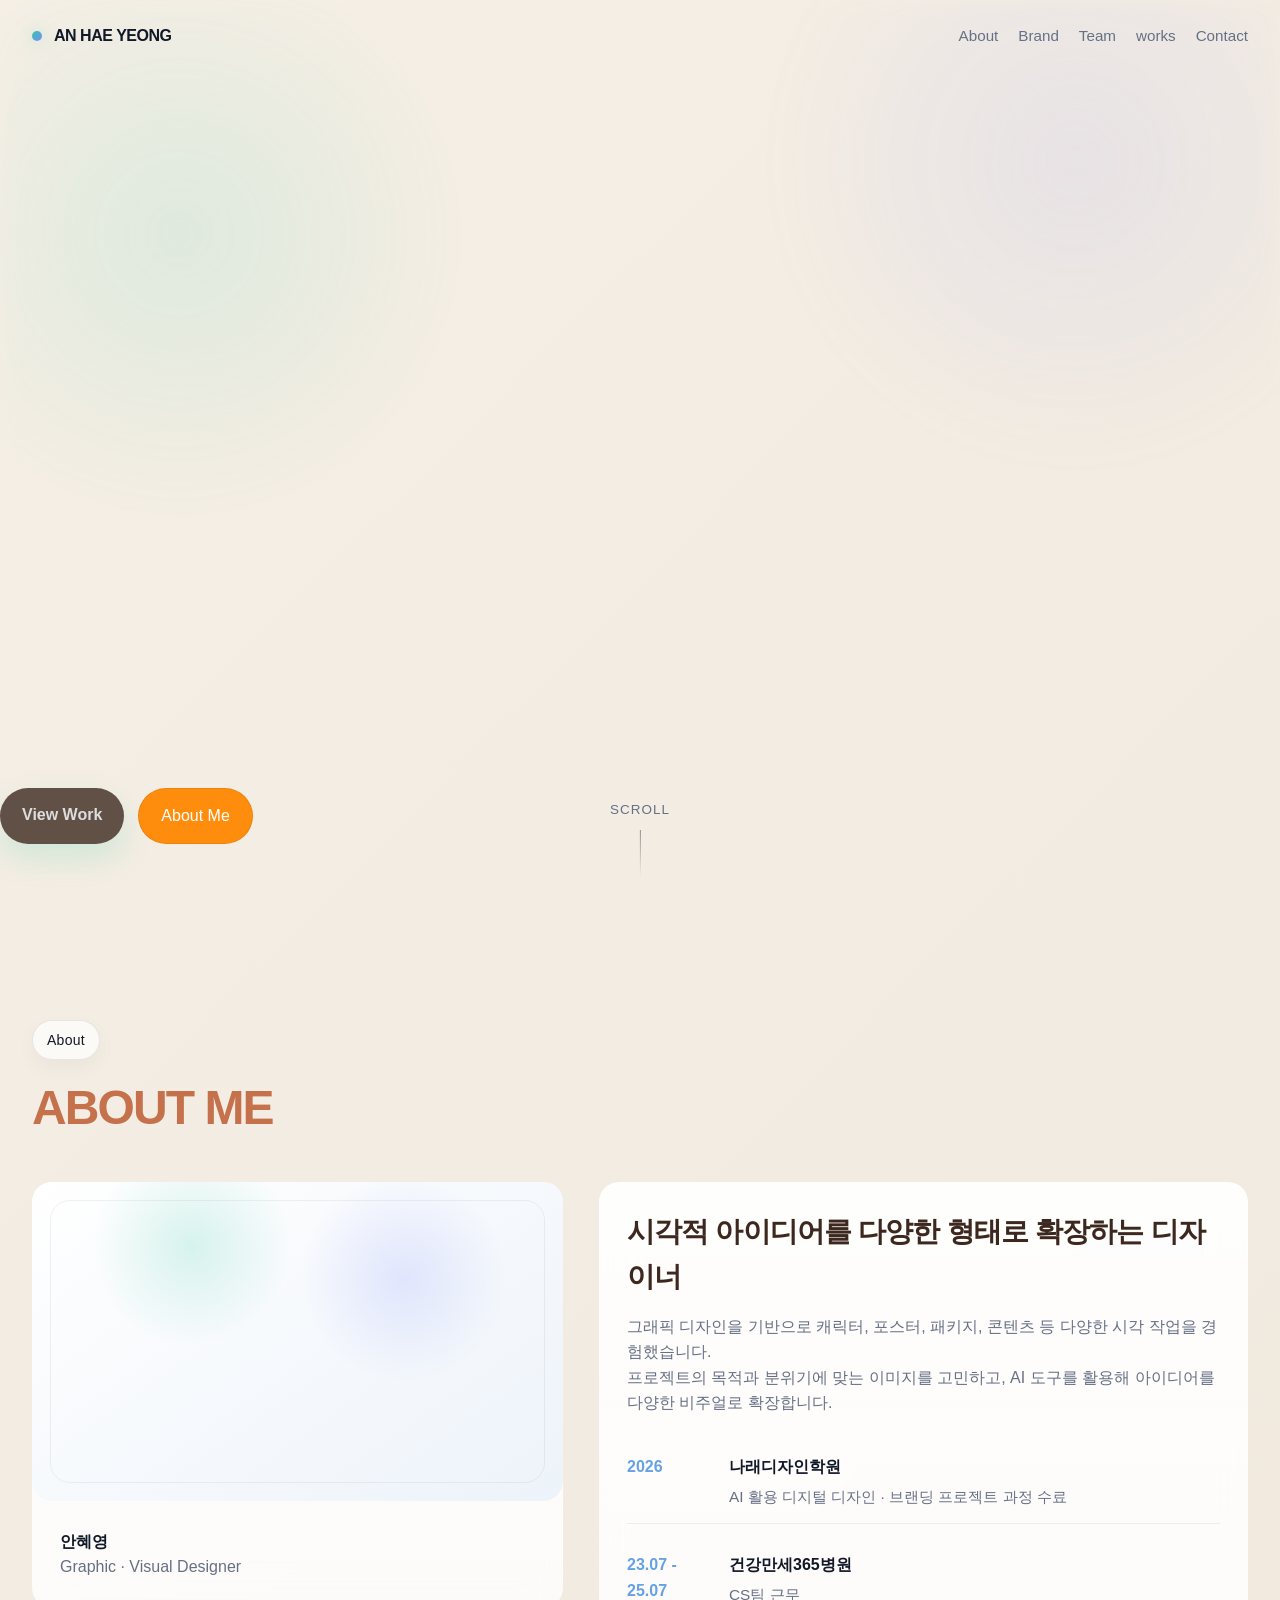
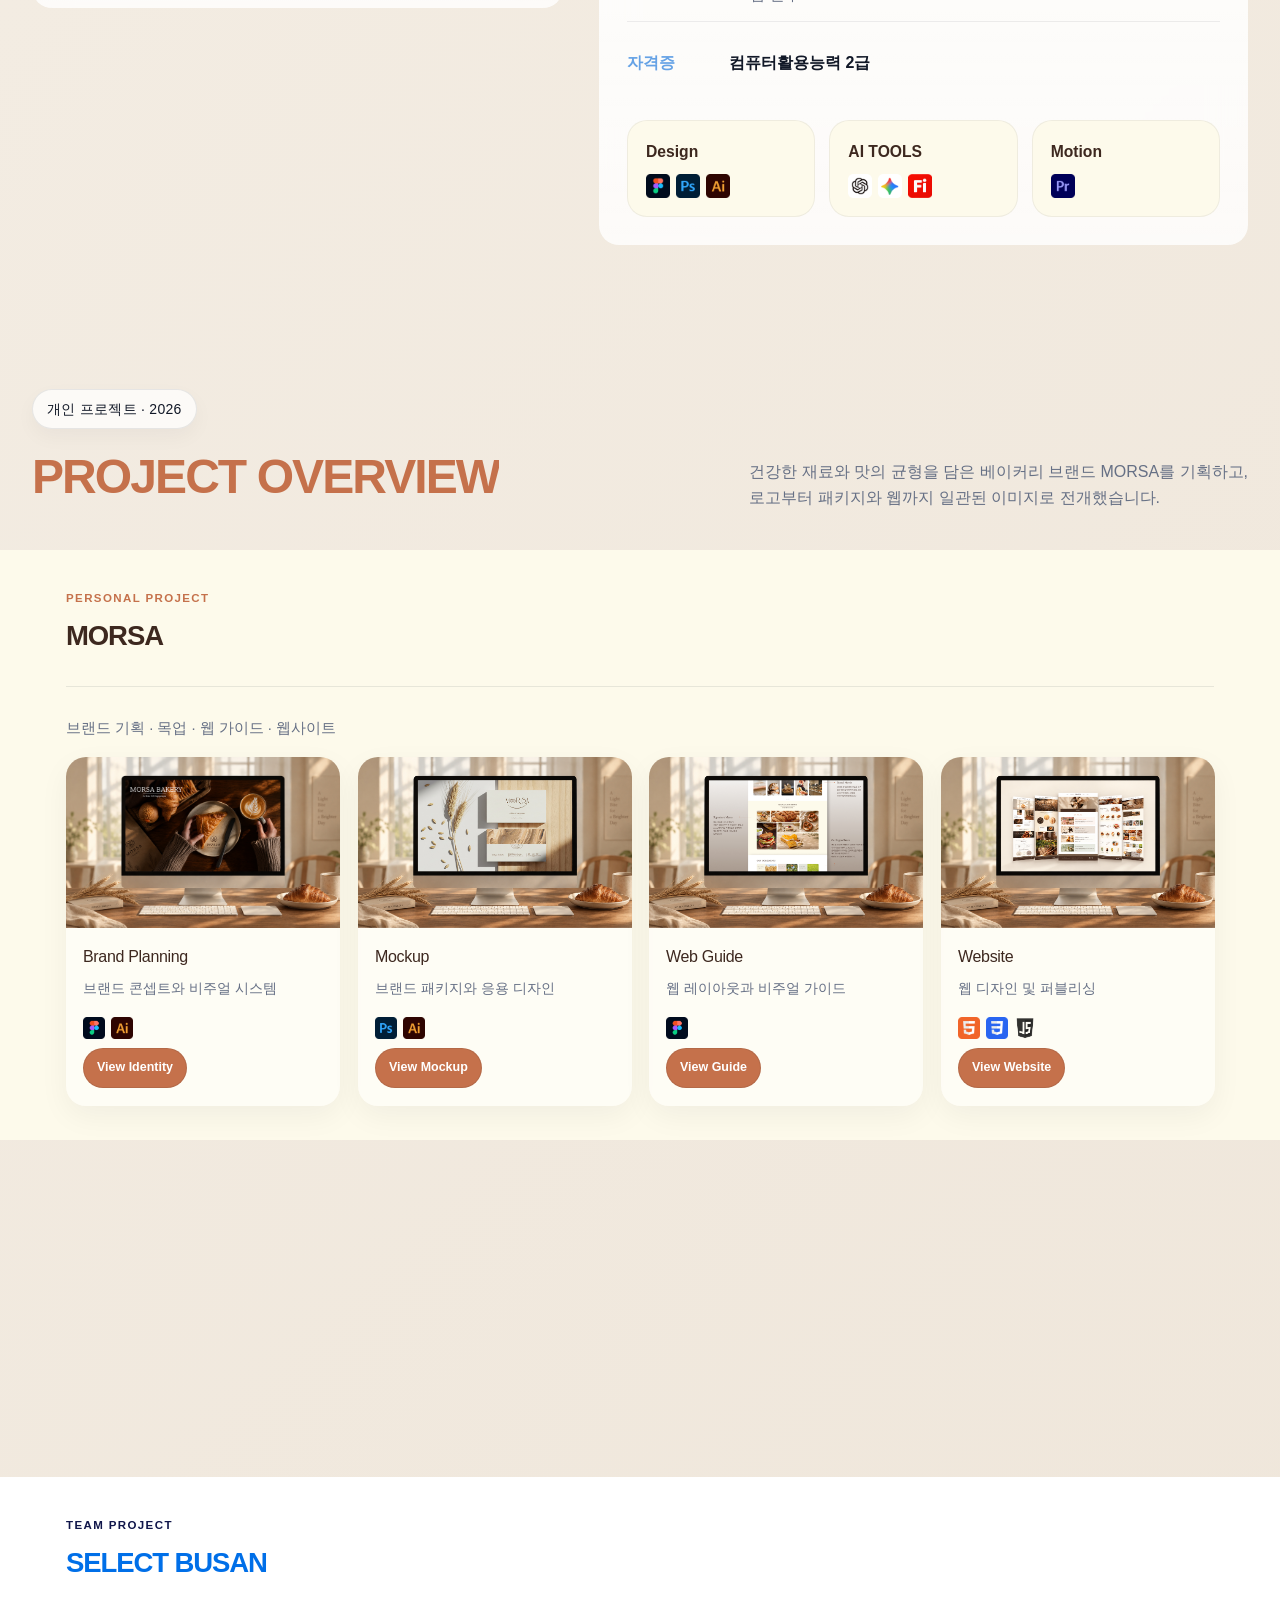
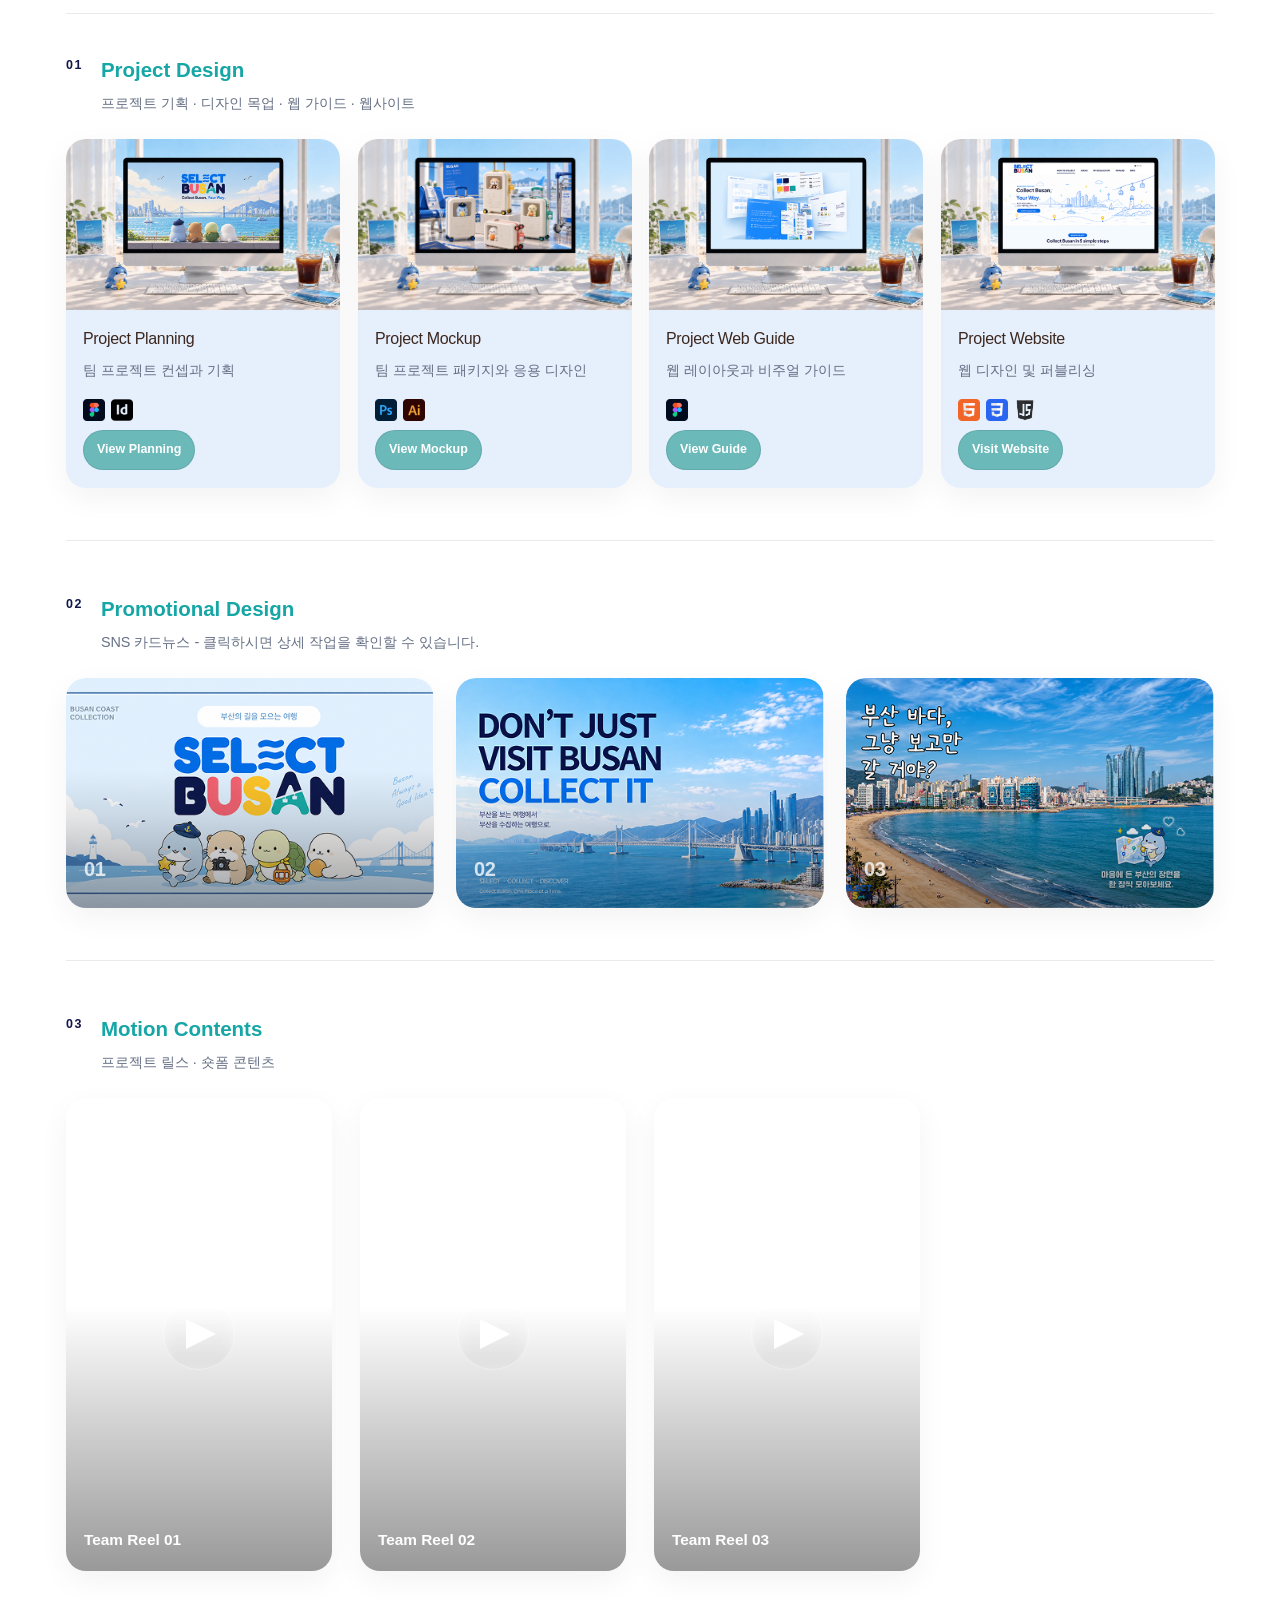
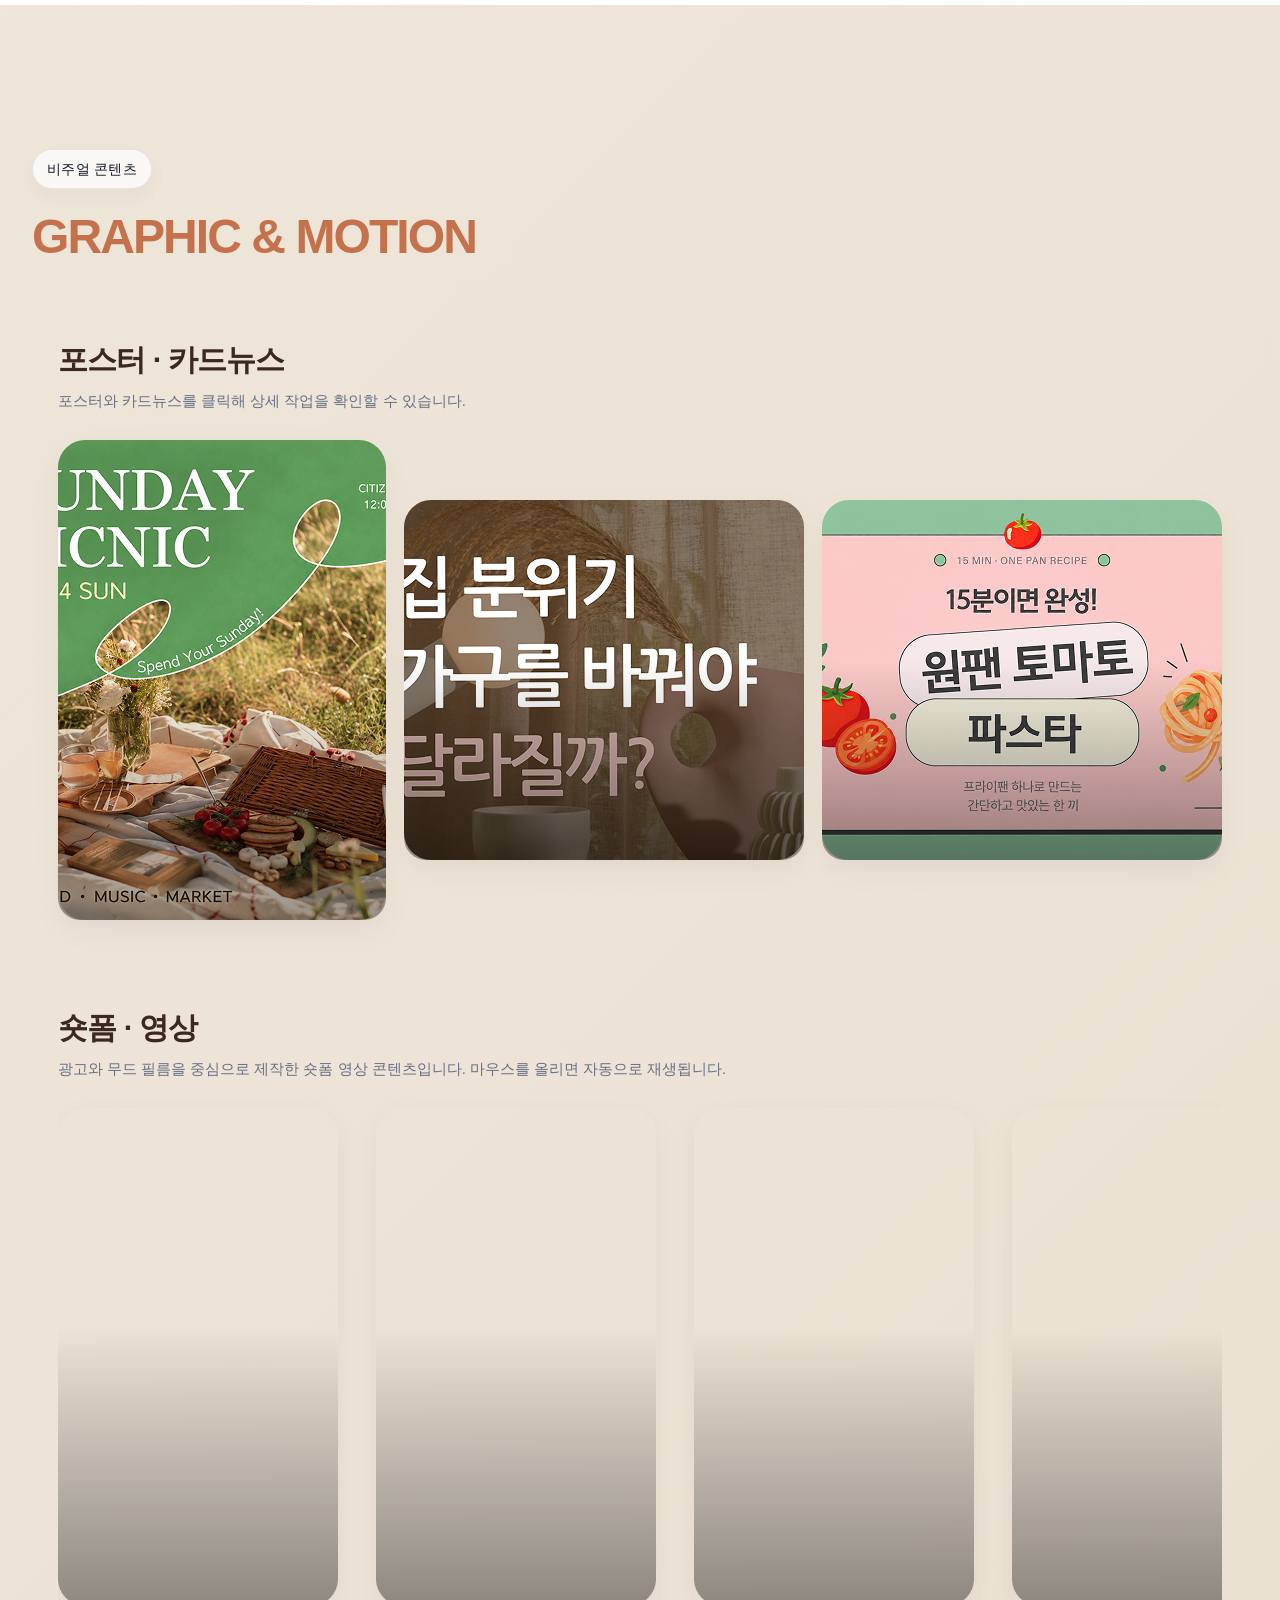
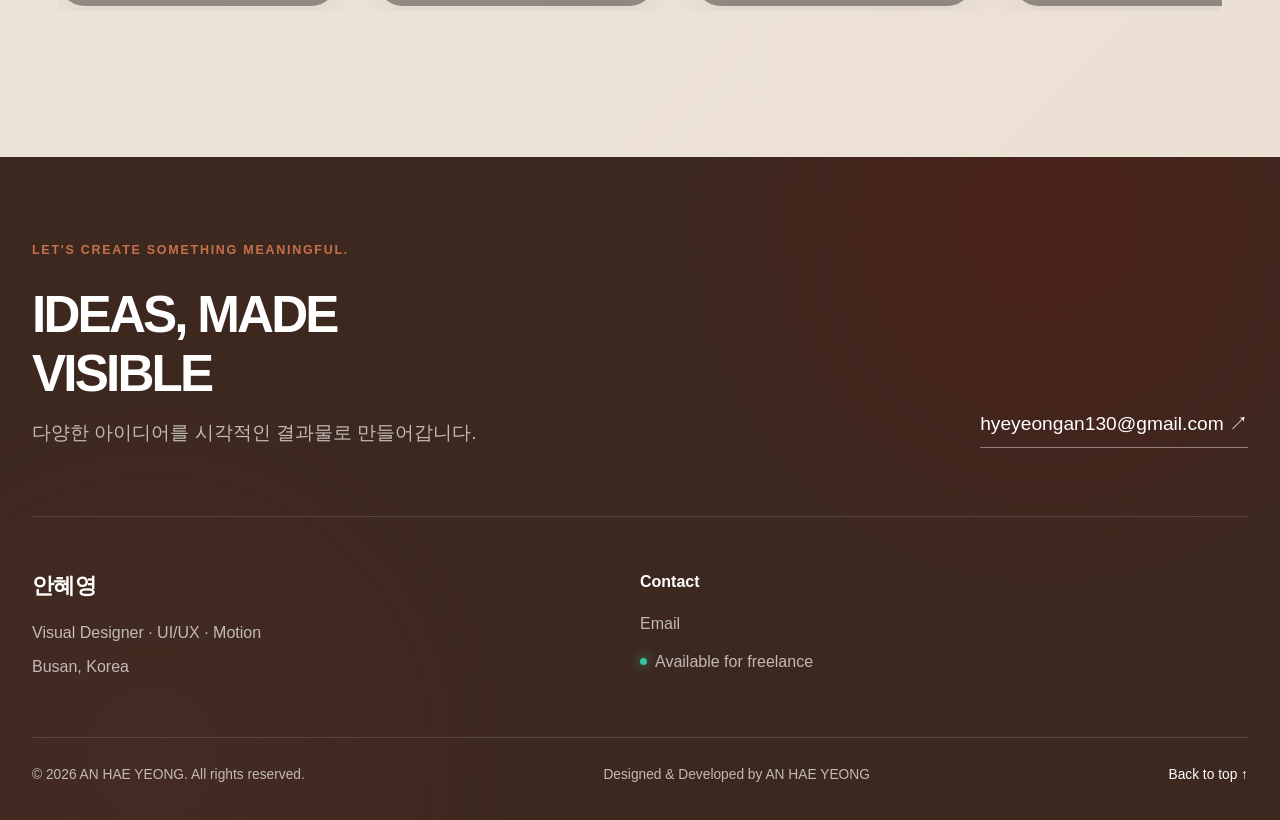
==== commit 66f653ac: "Comment out captions for team reels Commented out captions for team reels in index.html." ====
--- a/index.html
+++ b/index.html
@@ -394,9 +394,9 @@
                     </video>
                     <div class="thumb-play-button" aria-hidden="true"><span class="thumb-play-icon"></span></div>
                     <div class="team-reel-caption"><strong>Team Reel 01</strong>
-                      <span>Campaign Motion</span>
+                      <!-- <span>Campaign Motion</span>
                       <span class="thumb-tools"><img src="assets/img/tool_icon/premiere.png" alt="Premiere Pro"><img
-                          src="assets/img/tool_icon/aftereffects.png" alt="After Effects"></span>
+                          src="assets/img/tool_icon/aftereffects.png" alt="After Effects"></span> -->
                         </div>
                   </article>
                   <article class="thumb-card brand-reel-card">
@@ -405,9 +405,9 @@
                     </video>
                     <div class="thumb-play-button" aria-hidden="true"><span class="thumb-play-icon"></span></div>
                     <div class="team-reel-caption"><strong>Team Reel 02</strong>
-                      <span>Social Short-form</span>
+                      <!-- <span>Social Short-form</span>
                       <span class="thumb-tools"><img src="assets/img/tool_icon/premiere.png" alt="Premiere Pro"><img
-                          src="assets/img/tool_icon/aftereffects.png" alt="After Effects"></span>
+                          src="assets/img/tool_icon/aftereffects.png" alt="After Effects"></span> -->
                         </div>
                   </article>
                   <article class="thumb-card brand-reel-card">
@@ -416,9 +416,9 @@
                     </video>
                     <div class="thumb-play-button" aria-hidden="true"><span class="thumb-play-icon"></span></div>
                     <div class="team-reel-caption"><strong>Team Reel 03</strong>
-                      <span>Brand Story</span>
+                      <!-- <span>Brand Story</span>
                       <span class="thumb-tools"><img src="assets/img/tool_icon/premiere.png" alt="Premiere Pro"><img
-                          src="assets/img/tool_icon/aftereffects.png" alt="After Effects"></span>
+                          src="assets/img/tool_icon/aftereffects.png" alt="After Effects"></span> -->
                         </div>
                   </article>
                 </div>
@@ -895,4 +895,4 @@
 
 </body>
 
-</html>+</html>
--- a/assets/css/style.css
+++ b/assets/css/style.css
@@ -0,0 +1,2701 @@
+:root {
+  --bg: #f7f8fb;
+  --bg-soft: #ffffff;
+  --surface: rgba(255, 255, 255, 0.82);
+  --surface-strong: rgba(255, 255, 255, 0.96);
+  --text: #111827;
+  --text-muted: #667085;
+  --line: rgba(17, 24, 39, 0.09);
+  --accent: #32c7a1;
+  --accent-2: #7b8cff;
+  --shadow: 0 18px 50px rgba(15, 23, 42, 0.08);
+  --radius-lg: 28px;
+  --radius-md: 20px;
+  --radius-sm: 14px;
+  --container: min(1600px, calc(100% - 64px));
+  --transition: 320ms cubic-bezier(.2, .8, .2, 1);
+  --nav-h: 84px;
+}
+
+* {
+  box-sizing: border-box;
+}
+
+html {
+  scroll-behavior: smooth;
+  scroll-padding-top: calc(var(--nav-h) + 24px);
+}
+
+body {
+  margin: 0;
+  font-family: -apple-system, BlinkMacSystemFont, "Segoe UI", Roboto, "Noto Sans KR", sans-serif;
+  
+  background:linear-gradient(
+  135deg,
+  #F5EFE6 0%,
+  #EADFD1 100%
+);
+    /* radial-gradient(circle at top right, rgba(50, 199, 161, 0.09), transparent 24%),
+    radial-gradient(circle at 12% 10%, rgba(123, 140, 255, 0.08), transparent 18%),
+    linear-gradient(180deg, #ffffff 0%, #f7f8fb 44%, #ffffff 100%); */
+  color: var(--text);
+  line-height: 1.6;
+  overflow-x: hidden;
+}
+
+img,
+video {
+  display: block;
+  max-width: 100%;
+}
+
+a {
+  color: inherit;
+  text-decoration: none;
+}
+
+button {
+  font: inherit;
+}
+
+.container {
+  width: var(--container);
+  margin: 0 auto;
+}
+
+.section {
+  padding: 120px 0;
+  position: relative;
+  scroll-margin-top: 0;
+}
+
+.eyebrow {
+  display: inline-flex;
+  align-items: center;
+  gap: 8px;
+  padding: 8px 14px;
+  border: 1px solid var(--line);
+  border-radius: 999px;
+  color: #111827;
+  font-size: 0.875rem;
+  letter-spacing: 0.02em;
+  background: rgba(255, 255, 255, 0.72);
+  /* background: #86ecd0; */
+  backdrop-filter: blur(10px);
+  box-shadow: 0 8px 20px rgba(15, 23, 42, 0.04);
+}
+
+.section-head {
+  display: flex;
+  justify-content: space-between;
+  align-items: end;
+  gap: 24px;
+  margin-bottom: 40px;
+}
+
+.section-head h2 {
+  margin: 14px 0 0;
+  font-size: clamp(2rem, 4vw, 3rem);
+  line-height: 1.4;
+  letter-spacing: -0.04em;
+  color: #C5714B;
+}
+
+.section-head .about{
+  color: #C5714B;
+}
+
+.section-head p {
+  max-width: 540px;
+  color: var(--text-muted);
+  margin: 0;
+}
+
+.site-header {
+  position: fixed;
+  inset: 0 0 auto 0;
+  z-index: 50;
+  padding: 18px 0;
+  transition:
+    background var(--transition),
+    border-color var(--transition),
+    backdrop-filter var(--transition),
+    box-shadow var(--transition);
+}
+
+.site-header.scrolled {
+  background: rgba(255, 255, 255, 0.78);
+  border-bottom: 1px solid rgba(17, 24, 39, 0.06);
+  backdrop-filter: blur(16px);
+  box-shadow: 0 10px 30px rgba(15, 23, 42, 0.05);
+}
+
+.nav {
+  width: var(--container);
+  max-width: 1600px;
+  margin: 0 auto;
+  display: flex;
+  align-items: center;
+  justify-content: space-between;
+  gap: 20px;
+}
+
+.brand {
+  font-weight: 700;
+  letter-spacing: -0.03em;
+  font-size: 1rem;
+  display: inline-flex;
+  align-items: center;
+  gap: 12px;
+}
+
+.brand::before {
+  content: "";
+  width: 10px;
+  height: 10px;
+  border-radius: 999px;
+  background: linear-gradient(135deg, var(--accent), var(--accent-2));
+  box-shadow: 0 0 18px rgba(50, 199, 161, 0.35);
+}
+
+.nav-links {
+  display: flex;
+  gap: 20px;
+  align-items: center;
+  color: var(--text-muted);
+  font-size: 0.95rem;
+}
+
+.nav-links a {
+  position: relative;
+  padding: 6px 0;
+  transition: color var(--transition), transform var(--transition);
+}
+
+.nav-links a::after {
+  content: "";
+  position: absolute;
+  left: 0;
+  bottom: 0;
+  width: 100%;
+  height: 1px;
+  background: linear-gradient(90deg, var(--accent), transparent);
+  transform: scaleX(0);
+  transform-origin: left;
+  transition: transform var(--transition);
+}
+
+.nav-links a:hover,
+.nav-links a:focus-visible {
+  color: var(--text);
+  transform: translateY(-1px);
+}
+
+.nav-links a:hover::after,
+.nav-links a:focus-visible::after {
+  transform: scaleX(1);
+}
+
+.hero {
+  min-height: 100svh;
+  display: grid;
+  align-items: end;
+  padding: 118px 0 56px;
+  position: relative;
+  overflow: clip;
+  isolation: isolate;
+}
+
+.hero::before {
+  content: "";
+  position: absolute;
+  inset: 0;
+  background:
+    radial-gradient(circle at 14% 26%, rgba(50, 199, 161, 0.11), transparent 22%),
+    radial-gradient(circle at 84% 18%, rgba(123, 140, 255, 0.10), transparent 24%);
+  filter: blur(10px);
+  pointer-events: none;
+  animation: heroGlow 10s ease-in-out infinite alternate;
+}
+
+.hero-video {
+  position: absolute;
+  inset: 0;
+  width: 100%;
+  height: 100%;
+  object-fit: cover;
+  /* opacity: 0.08; */
+  /* filter: saturate(1.02) contrast(1.02);
+      transform: scale(1.05);
+      animation: heroVideoFloat 16s ease-in-out infinite alternate;
+      background:
+        radial-gradient(circle at 20% 20%, rgba(50, 199, 161, 0.10), transparent 26%),
+        radial-gradient(circle at 78% 24%, rgba(123, 140, 255, 0.12), transparent 24%),
+        linear-gradient(135deg, #ffffff 0%, #f4f7fb 52%, #eef3fb 100%); */
+}
+
+/* .hero-overlay {
+      position: absolute;
+      inset: 0;
+      background:
+        linear-gradient(to bottom, rgba(255, 255, 255, 0.16), rgba(247, 248, 251, 0.92)),
+        linear-gradient(112deg, rgba(255, 255, 255, 0.88) 12%, rgba(255, 255, 255, 0.30) 50%, rgba(247, 248, 251, 0.86) 100%);
+    } */
+
+.hero-gridline {
+  position: absolute;
+  inset: 0;
+  background-image:
+    linear-gradient(rgba(17, 24, 39, 0.04) 1px, transparent 1px),
+    linear-gradient(90deg, rgba(17, 24, 39, 0.04) 1px, transparent 1px);
+  background-size: 72px 72px;
+  opacity: 0.35;
+  mask-image: linear-gradient(to bottom, rgba(0, 0, 0, 0.9), transparent 84%);
+  pointer-events: none;
+}
+
+.hero-inner {
+  position: relative;
+  z-index: 1;
+  width: min(1600px, calc(100% - 64px));
+  margin: 0 auto;
+  display: grid;
+  grid-template-columns: minmax(520px, 0.9fr) minmax(760px, 1.1fr);
+  gap: 56px;
+  align-items: center;
+  justify-content: center;
+}
+
+.hero-copy {
+  max-width: 680px;
+  width: 100%;
+  position: relative;
+  z-index: 2;
+  justify-self: stretch;
+  text-align: left;
+  padding-left: 0;
+}
+
+.hero-copy h1 {
+  margin: 16px 0 20px;
+  font-size: clamp(4.2rem, 7.2vw, 7.9rem);
+  line-height: 0.88;
+  letter-spacing: -0.085em;
+  max-width: 7.4ch;
+  text-wrap: balance;
+}
+
+.hero-line {
+  display: block;
+  overflow: hidden;
+}
+
+.hero-line>span {
+  display: inline-block;
+  line-height: 1.1em;
+  transform: translateY(112%);
+  opacity: 0;
+  animation: heroLineUp 900ms cubic-bezier(.2, .8, .2, 1) forwards;
+}
+
+.hero-line:nth-child(1)>span {
+  animation-delay: 120ms;
+}
+
+.hero-line:nth-child(2)>span {
+  animation-delay: 250ms;
+}
+
+.hero-line:nth-child(3)>span {
+  animation-delay: 380ms;
+}
+
+.hero-copy p {
+  max-width: 52ch;
+  color: var(--text-muted);
+  font-size: clamp(1rem, 1.45vw, 1.14rem);
+  margin: 0 0 32px;
+  opacity: 0;
+  transform: translateY(18px);
+  animation: heroFadeUp 900ms cubic-bezier(.2, .8, .2, 1) 620ms forwards;
+}
+
+.hero-actions {
+  display: flex;
+  gap: 14px;
+  flex-wrap: wrap;
+  opacity: 0;
+  transform: translateY(18px);
+  animation: heroFadeUp 900ms cubic-bezier(.2, .8, .2, 1) 760ms forwards;
+}
+
+.btn {
+  appearance: none;
+  border: 0;
+  border-radius: 999px;
+  padding: 14px 22px;
+  cursor: pointer;
+  transition: transform var(--transition), opacity var(--transition), background var(--transition), border-color var(--transition), box-shadow var(--transition);
+}
+
+.btn:hover {
+  transform: translateY(-2px);
+}
+
+.btn-primary {
+  background: #3d281fcc;
+  color: #ddd;
+  font-weight: 700;
+  box-shadow: 0 14px 30px rgba(50, 199, 161, 0.18);
+}
+
+.btn-primary:hover {
+  box-shadow: 0 20px 34px rgba(50, 199, 161, 0.24);
+}
+
+.btn-secondary {
+  background: rgba(255, 136, 0, 0.945);
+  color: #fff;
+  border: 1px solid rgba(17, 24, 39, 0.08);
+  backdrop-filter: blur(12px);
+}
+
+.hero-visual {
+  position: relative;
+  min-height: 720px;
+  width: 100%;
+  display: grid;
+  align-items: center;
+  justify-self: stretch;
+  opacity: 0;
+  transform: translateY(22px) scale(0.985);
+  animation: heroFadeUpScale 1100ms cubic-bezier(.2, .8, .2, 1) 380ms forwards;
+}
+
+.hero-frame {
+  position: relative;
+  min-height: 720px;
+  width: 100%;
+  border-radius: 38px;
+  border: 1px solid rgba(17, 24, 39, 0.07);
+  background:
+    linear-gradient(160deg, rgba(255, 255, 255, 0.88), rgba(255, 255, 255, 0.62)),
+    rgba(255, 255, 255, 0.88);
+  overflow: hidden;
+  box-shadow: 0 26px 80px rgba(15, 23, 42, 0.09);
+  backdrop-filter: blur(20px);
+}
+
+.hero-frame::before {
+  content: "";
+  position: absolute;
+  inset: 0;
+  background:
+    linear-gradient(135deg, rgba(50, 199, 161, 0.08), transparent 34%),
+    linear-gradient(220deg, rgba(123, 140, 255, 0.08), transparent 28%);
+  pointer-events: none;
+}
+
+.hero-frame::after {
+  content: "";
+  position: absolute;
+  inset: 18px;
+  border-radius: 26px;
+  border: 1px solid rgba(17, 24, 39, 0.05);
+  pointer-events: none;
+}
+
+.hero-stack {
+  position: absolute;
+  inset: 0;
+  padding: 30px;
+  display: grid;
+  grid-template-columns: minmax(0, 1.08fr) minmax(280px, 0.82fr);
+  grid-template-rows: minmax(0, 1.12fr) minmax(0, 0.88fr);
+  gap: 18px;
+}
+
+.hero-panel {
+  position: relative;
+  border-radius: 26px;
+  overflow: hidden;
+  border: 1px solid rgba(17, 24, 39, 0.06);
+  background:
+    radial-gradient(circle at 20% 20%, rgba(50, 199, 161, 0.12), transparent 26%),
+    radial-gradient(circle at 78% 24%, rgba(123, 140, 255, 0.14), transparent 24%),
+    linear-gradient(135deg, #ffffff 0%, #f3f6fb 52%, #eef2f8 100%);
+  box-shadow: 0 18px 40px rgba(15, 23, 42, 0.08);
+  transition: transform 600ms cubic-bezier(.2, .8, .2, 1), border-color var(--transition), box-shadow var(--transition);
+  transform-origin: center;
+}
+
+.hero-panel:hover {
+  transform: translateY(-6px) scale(1.01);
+  border-color: rgba(50, 199, 161, 0.16);
+  box-shadow: 0 24px 50px rgba(15, 23, 42, 0.12);
+}
+
+.hero-panel--primary {
+  grid-column: 1;
+  grid-row: 1 / span 2;
+  min-height: 0;
+  animation: panelFloatA 10s ease-in-out infinite;
+}
+
+.hero-panel--secondary,
+.hero-panel--tertiary {
+  min-height: 0;
+  min-width: 0;
+}
+
+.hero-panel--secondary {
+  animation: panelFloatB 8.5s ease-in-out infinite;
+}
+
+.hero-panel--tertiary {
+  animation: panelFloatC 9.5s ease-in-out infinite;
+}
+
+.hero-panel video,
+.hero-panel img {
+  width: 100%;
+  height: 100%;
+  object-fit: cover;
+  transform: scale(1.02);
+  background:
+    radial-gradient(circle at 20% 20%, rgba(50, 199, 161, 0.16), transparent 26%),
+    radial-gradient(circle at 78% 24%, rgba(123, 140, 255, 0.18), transparent 24%),
+    linear-gradient(135deg, #ffffff 0%, #f3f6fb 52%, #eef2f8 100%);
+}
+
+/* .hero-panel::after {
+  content: "";
+  position: absolute;
+  inset: auto 0 0 0;
+  height: 52%;
+  background: linear-gradient(to top, rgba(255, 255, 255, 0.94), transparent);
+  pointer-events: none;
+} */
+
+.hero-panel-label {
+  position: absolute;
+  left: 18px;
+  right: 18px;
+  bottom: 18px;
+  z-index: 1;
+  display: grid;
+  gap: 4px;
+}
+
+.hero-panel-label strong {
+  font-size: 1.1rem;
+  letter-spacing: -0.03em;
+}
+
+.hero-panel-label span {
+  color: var(--text-muted);
+  font-size: 0.88rem;
+}
+
+.scroll-indicator {
+  position: absolute;
+  bottom: 24px;
+  left: 50%;
+  transform: translateX(-50%);
+  color: var(--text-muted);
+  font-size: 0.84rem;
+  display: flex;
+  flex-direction: column;
+  gap: 10px;
+  align-items: center;
+  z-index: 1;
+  letter-spacing: 0.08em;
+  text-transform: uppercase;
+}
+
+.scroll-indicator::after {
+  content: "";
+  width: 1px;
+  height: 46px;
+  background: linear-gradient(to bottom, rgba(17, 24, 39, 0.45), transparent);
+  animation: flow 1.8s infinite;
+}
+
+.about-grid {
+  display: grid;
+  grid-template-columns: 0.9fr 1.1fr;
+  gap: 36px;
+  align-items: start;
+}
+
+.card {
+  background: linear-gradient(180deg, rgba(255, 255, 255, 0.92), rgba(255, 255, 255, 0.80));
+  /* border: 1px solid rgba(17, 24, 39, 0.06); */
+  border-radius: var(--radius-lg);
+  /* box-shadow: var(--shadow); */
+  overflow: hidden;
+  backdrop-filter: blur(18px);
+}
+
+.profile-card {
+  position: sticky;
+  top: 104px;
+}
+
+.profile-media {
+  aspect-ratio: 5 / 3;
+  background: linear-gradient(145deg, rgba(50, 199, 161, 0.12), rgba(123, 140, 255, 0.12));
+  display: grid;
+  place-items: center;
+  color: var(--text-muted);
+  font-size: 0.95rem;
+}
+
+.about {
+  overflow: hidden;
+}
+
+.profile-body,
+.about-body {
+  padding: 28px;
+}
+
+.about-body h3 {
+  margin: 0 0 14px;
+  font-size: 1.75rem;
+  letter-spacing: -0.03em;
+  color: #3d281f;
+}
+
+.about-body p {
+  color: var(--text-muted);
+  margin: 0 0 24px;
+}
+
+.timeline {
+  display: grid;
+  gap: 14px;
+  margin-bottom: 26px;
+}
+
+.timeline-item {
+  display: grid;
+  grid-template-columns: 84px 1fr;
+  gap: 18px;
+  padding: 14px 0;
+  border-bottom: 1px solid rgba(17, 24, 39, 0.07);
+}
+
+.timeline-item:last-child {
+  border-bottom: 0;
+}
+
+.timeline-year {
+  color: #65a2e5;
+  font-weight: 700;
+}
+
+.timeline-role strong {
+  display: block;
+  margin-bottom: 4px;
+}
+
+.timeline-role span {
+  color: var(--text-muted);
+  font-size: 0.96rem;
+}
+
+.skills {
+  display: grid;
+  grid-template-columns: repeat(3, minmax(0, 1fr));
+  gap: 14px;
+}
+
+.skill-group {
+  padding: 18px;
+  border-radius: 20px;
+  background-color: #fdfaeb;
+  /* background: rgba(247, 248, 251, 0.9); */
+  border: 1px solid rgba(17, 24, 39, 0.06);
+}
+
+.skill-group h4 {
+  margin: 0 0 10px;
+  font-size: 0.98rem;
+  color: #3d281f;
+}
+
+.skill-tags {
+  display: flex;
+  flex-wrap: wrap;
+  gap: 6px;
+}
+
+.tool-item {
+  display: grid;
+  justify-items: center;
+  gap: 0;
+  min-width: 24px;
+}
+
+.tool-item img {
+  width: 24px;
+  height: 24px;
+  object-fit: contain;
+}
+
+.tool-item small {
+  color: var(--text-muted);
+  font-size: 0.6rem;
+  line-height: 1.2;
+}
+
+.thumb-tools {
+  display: flex !important;
+  align-items: center;
+  gap: 6px;
+  margin-top: 8px;
+}
+
+.thumb-tools img {
+  position: static !important;
+  inset: auto !important;
+  display: block;
+  width: 22px !important;
+  height: 22px !important;
+  aspect-ratio: 1 !important;
+  object-fit: contain !important;
+  border-radius: 0 !important;
+  transform: none !important;
+}
+
+.tag a {
+  display: block;
+  padding: 8px 10px;
+  border-radius: 999px;
+  background: rgba(255, 255, 255, 0.85);
+  border: 1px solid rgba(17, 24, 39, 0.06);
+  color: var(--text-muted);
+  font-size: 0.85rem;
+}
+
+.tag a:hover {
+  background: var(--accent);
+  color: #fff;
+}
+
+.slider-controls {
+  display: flex;
+  gap: 10px;
+}
+
+.slider-btn {
+  width: 44px;
+  height: 44px;
+  border-radius: 999px;
+  border: 1px solid rgba(17, 24, 39, 0.08);
+  background: rgba(255, 255, 255, 0.88);
+  color: var(--text);
+  cursor: pointer;
+  transition: transform var(--transition), background var(--transition), border-color var(--transition), box-shadow var(--transition);
+  box-shadow: 0 8px 20px rgba(15, 23, 42, 0.05);
+}
+
+.slider-btn:hover {
+  transform: translateY(-2px);
+  background: #ffffff;
+  border-color: rgba(50, 199, 161, 0.22);
+  box-shadow: 0 12px 24px rgba(15, 23, 42, 0.08);
+}
+
+.brand-stack {
+  display: grid;
+  gap: 22px;
+}
+
+.morsa_color::before {
+   background: #fdfaeb !important;
+}
+
+.team-section-head {
+  margin-top: 86px;
+  margin-bottom: 18px;
+}
+
+.brand-row {
+  position: relative;
+  isolation: isolate;
+  padding: 34px;
+  display: grid;
+  grid-template-columns: 1fr;
+  gap: 30px;
+  align-items: start;
+  border-radius: 0;
+  background: #ffffff;
+  backdrop-filter: none;
+  overflow: visible;
+}
+
+.brand-row::before {
+  content: "";
+  position: absolute;
+  z-index: -1;
+  top: 0;
+  bottom: 0;
+  left: 50%;
+  width: 100vw;
+  transform: translateX(-50%);
+  background: #fff;
+}
+
+.brand-info {
+  display: grid;
+  grid-template-columns: minmax(220px, 0.7fr) minmax(320px, 1.4fr);
+  gap: 18px 36px;
+  align-items: center;
+  padding-bottom: 28px;
+  border-bottom: 1px solid var(--line);
+}
+
+.brand-info h3 {
+  margin: 0;
+  font-size: 1.72rem;
+  letter-spacing: -0.04em;
+}
+
+.project-type-label {
+  display: inline-block;
+  margin-bottom: 7px;
+  color: #C5714B;
+  font-size: 0.72rem;
+  font-weight: 700;
+  letter-spacing: 0.12em;
+  text-transform: uppercase;
+}
+
+.project-type-label.is-team {
+  color: #10164A;
+}
+
+/* 브랜드별 색상 start */
+/* 이 부분을 지우면 포트폴리오 메인 컬러를 사용하실 수 있습니다. */
+.brand1_color h3 {
+  color: #3d281f
+}
+
+.brand1_color .tag a {
+  background-color: #c4b02a;
+  color: #fff;
+}
+
+.brand1_color .tag a:hover {
+  background-color: #a24b1c;
+  color: #fff;
+}
+
+.brand1_color .point-color a {
+  background-color: #a24b1c;
+  color: #fff;
+}
+
+.brand1_color .point-color a:hover {
+  background-color: #c4b02a;
+  color: #fff;
+}
+
+.brand2_color h3 {
+  color: #006FE8;
+}
+
+.brand2_color .tag a {
+  background-color: orangered;
+  color: #fff;
+}
+
+.brand2_color .tag a:hover {
+  background-color: orange;
+  color: #fff;
+}
+
+.brand2_color .point-color a {
+  background-color: orange;
+  color: #fff;
+}
+
+.brand2_color .point-color a:hover {
+  background-color: orangered;
+  color: #fff;
+}
+
+/* 브랜드별 색상 end */
+
+.brand-info p {
+  margin: 0;
+  color: var(--text-muted);
+  max-width: 620px;
+}
+
+.brand-meta {
+  display: flex;
+  flex-wrap: wrap;
+  gap: 8px;
+  justify-content: flex-end;
+}
+
+.brand-slider-head,
+.work-row-head {
+  display: flex;
+  justify-content: space-between;
+  align-items: end;
+  gap: 16px;
+  margin-bottom: 16px;
+}
+
+.brand-slider-title,
+.work-row-head p {
+  font-size: 0.92rem;
+  color: var(--text-muted);
+  margin: 0;
+}
+
+.brand-track,
+.thumb-track {
+  display: flex;
+  gap: 38px;
+  overflow-x: auto;
+  overflow-y: hidden;
+  scroll-snap-type: x mandatory;
+  scroll-behavior: smooth;
+  scrollbar-width: none;
+  -ms-overflow-style: none;
+  padding-top: 10px;
+  padding-bottom: 6px;
+  -webkit-overflow-scrolling: touch;
+  /* cursor: grab; */
+  user-select: none;
+  -webkit-user-select: none;
+  touch-action: pan-y;
+}
+
+.brand-track.dragging,
+.thumb-track.dragging {
+  cursor: grabbing;
+  scroll-behavior: auto;
+  scroll-snap-type: none;
+}
+
+.brand-track.dragging .thumb-card,
+.thumb-track.dragging .thumb-card {
+  transform: none !important;
+}
+
+.brand-track::-webkit-scrollbar,
+.thumb-track::-webkit-scrollbar {
+  display: none;
+}
+
+.brand-track>*,
+.thumb-track>* {
+  flex: 0 0 auto;
+  scroll-snap-align: start;
+}
+
+.brand-track>.brand-thumb {
+  width: auto;
+}
+
+/* Brand projects: all work is visible at once instead of inside a horizontal slider. */
+.brand-track {
+  display: grid;
+  grid-template-columns: repeat(4, minmax(0, 1fr));
+  gap: 18px;
+  overflow: visible;
+  padding: 0;
+  scroll-snap-type: none;
+  touch-action: auto;
+  user-select: auto;
+}
+
+.brand-track>* {
+  min-width: 0;
+  width: auto;
+  flex: initial;
+  scroll-snap-align: none;
+}
+
+.brand-track .brand-thumb {
+  display: flex;
+  flex-direction: column;
+  aspect-ratio: auto;
+  min-height: 0;
+  overflow: hidden;
+  background: transparent;
+  border-radius: 20px;
+}
+
+.brand-thumb>a {
+  display: flex;
+  flex-direction: column;
+  height: 100%;
+}
+
+.brand-thumb img,
+.brand-thumb video {
+  position: static;
+  inset: auto;
+  display: block;
+  width: 100%;
+  height: auto;
+  aspect-ratio: 16 / 10;
+  object-fit: cover;
+  overflow: hidden;
+  flex: 0 0 auto;
+}
+
+.brand-thumb::after {
+  display: none;
+}
+
+.brand-thumb .thumb-overlay {
+  position: static;
+  inset: auto;
+  min-height: 178px;
+  padding: 16px 17px 18px;
+ background: rgba(255, 255, 255, 0.5);
+  transform: none;
+  flex: 1 1 auto;
+  
+}
+.brand-thumb .team_bg{
+  background-color: rgba(182, 208, 247, 0.342);
+}
+
+.brand-thumb:hover .thumb-overlay {
+  transform: none;
+}
+
+.brand-thumb .thumb-overlay strong {
+  color: #3d281f;
+}
+
+.brand-thumb .thumb-overlay span {
+  color: var(--text-muted);
+}
+
+.brand-thumb .thumb-overlay .brand-card-button {
+  display: inline-flex;
+  align-items: center;
+  justify-content: center;
+  width: fit-content;
+  margin-top: auto;
+  padding: 9px 13px;
+  border: 1px solid var(--line);
+  border-radius: 20px;
+  color: #fff;
+  background: #C5714B;
+  font-size: 0.78rem;
+  font-weight: 600;
+  transition: color var(--transition), background var(--transition), border-color var(--transition);
+}
+.team_button{
+  background:#6bb9b9 !important;
+}
+.team_button:hover{
+  background-color: #4c719b !important;
+}
+.brand-thumb:hover .brand-card-button {
+  color: #fff;
+  background: #9c7c6e;
+  border-color: #fdfaeb;
+}
+
+.brand-track .brand-thumb:hover .thumb-video {
+  transform: none;
+}
+
+.team-project-content {
+  display: grid;
+  gap: 0;
+}
+
+.team-result-section {
+  min-width: 0;
+  padding: 52px 0;
+  border-top: 1px solid var(--line);
+}
+
+.team-result-section:first-child {
+  padding-top: 10px;
+  border-top: 0;
+}
+
+.team-result-section:last-child {
+  padding-bottom: 0;
+}
+
+.team-result-head {
+  display: flex;
+  align-items: flex-start;
+  gap: 18px;
+  margin-bottom: 24px;
+}
+
+.team-result-copy {
+  flex: 1;
+}
+
+.team-result-number {
+  color: #10164A;
+  font-size: 0.78rem;
+  font-weight: 800;
+  letter-spacing: 0.12em;
+  line-height: 1.8;
+}
+
+.team-result-head h4 {
+  margin: 0 0 5px;
+  color: var(--text);
+  font-size: clamp(1.12rem, 1.6vw, 1.45rem);
+}
+.title_color_1{
+  color: #16A6A6 !important;
+}
+.title_color_2{
+  color: #16A6A6 !important;
+}
+.title_color_3{
+  color: #16A6A6 !important;
+}
+.team-result-head p {
+  margin: 0;
+  color: var(--text-muted);
+  font-size: 0.9rem;
+}
+
+.team-promotion-grid {
+  display: grid;
+  grid-template-columns: repeat(3, minmax(0, 1fr));
+  gap: 22px;
+}
+
+.team-promotion-grid .brand-thumb {
+  position: relative;
+  display: block;
+  min-width: 0;
+  aspect-ratio: 16 / 10;
+  overflow: hidden;
+  border-radius: 20px;
+  /* background: #111827; */
+  cursor: pointer;
+}
+
+.team-promotion-grid .brand-thumb>img {
+  position: absolute;
+  inset: 0;
+  width: 100%;
+  height: 100%;
+  aspect-ratio: auto;
+  object-fit: cover;
+  transition: transform 700ms cubic-bezier(.2, .8, .2, 1);
+}
+
+.team-promotion-grid .brand-thumb::after {
+  content: "";
+  position: absolute;
+  z-index: 1;
+  inset: 0;
+  height: auto;
+  display: block;
+  background: linear-gradient(to bottom, transparent 40%, rgba(8, 13, 24, 0.1) 60%, rgba(8, 13, 24, 0.4) 100%);
+  pointer-events: none;
+}
+
+.team-promotion-grid .brand-thumb:hover>img {
+  transform: scale(1.035);
+}
+
+.team-promotion-grid .brand-thumb .thumb-overlay {
+  position: absolute;
+  z-index: 2;
+  inset: auto 0 0;
+  display: flex;
+  flex-direction: column;
+  gap: 5px;
+  min-height: 0;
+  padding: 23px 18px;
+  border: 0;
+  background: transparent;
+  transform: none;
+}
+
+.team-promotion-grid .brand-thumb .thumb-overlay strong {
+  color: #ffffffc7;
+  font-size: 20px;
+  font-weight: 700;
+}
+
+.team-promotion-grid .brand-thumb .thumb-overlay .promo-card-description {
+  min-height: 0;
+  color: rgba(255, 255, 255, 0.82);
+  overflow: hidden;
+  font-size: 0.78rem;
+  line-height: 1.35;
+  text-overflow: ellipsis;
+  white-space: nowrap;
+  word-break: keep-all;
+}
+
+.team-promotion-grid .brand-thumb .thumb-overlay .brand-card-button {
+  margin-top: 3px;
+  padding: 7px 10px;
+  color: #ffffff;
+  border-color: rgba(255, 255, 255, 0.2);
+  background: rgba(8, 13, 24, 0.28);
+  backdrop-filter: blur(6px);
+}
+
+.team-promotion-grid .brand-thumb:hover .thumb-overlay .brand-card-button {
+  color: #111827;
+  border-color: #ffffff;
+  background: #ffffff;
+}
+
+.team-main-track {
+  align-items: stretch;
+}
+
+.brand-film-card {
+  cursor: pointer !important;
+}
+
+.landscape-play {
+  position: absolute;
+  z-index: 3;
+  top: calc((100% - 142px) / 2);
+  left: 50%;
+  display: grid;
+  place-items: center;
+  width: 56px;
+  height: 56px;
+  border: 1px solid rgba(255, 255, 255, 0.48);
+  border-radius: 50%;
+  color: #ffffff;
+  background: rgba(17, 24, 39, 0.45);
+  backdrop-filter: blur(8px);
+  transform: translate(-50%, -50%);
+  transition: transform var(--transition), background var(--transition);
+}
+
+.brand-film-card:hover .landscape-play {
+  background: rgba(17, 24, 39, 0.72);
+  transform: translate(-50%, -50%) scale(1.08);
+}
+
+/* .team-reels-section {
+  padding-top: 0;
+} */
+
+.team-reels-grid {
+  display: grid;
+  grid-template-columns: repeat(4, minmax(0, 1fr));
+  gap: 28px;
+  align-items: stretch;
+  width: 100%;
+  min-width: 0;
+}
+
+.team-reels-grid .brand-film-card {
+  display: flex;
+  flex-direction: column;
+  min-width: 0;
+  width: 100%;
+  height: 100%;
+  aspect-ratio: auto;
+  overflow: hidden;
+  border-radius: 0;
+  background: #ffffff;
+}
+
+.team-reels-grid .brand-film-card .thumb-video {
+  flex: 0 0 auto;
+  min-height: 0;
+  aspect-ratio: 16 / 9;
+}
+
+.team-reels-grid .brand-film-card .thumb-overlay {
+  flex: 1 1 auto;
+  min-height: 210px;
+  padding-top: 22px;
+  padding-bottom: 24px;
+}
+
+.team-reels-grid .brand-film-card .landscape-play {
+  top: 27%;
+}
+
+.brand-reel-card {
+  width: 100%;
+  min-width: 0;
+  height: auto;
+  aspect-ratio: 9 / 16;
+  border-radius: 0;
+  cursor: pointer;
+  /* background: #111827; */
+}
+
+.team-reels-grid .thumb-card:hover {
+  transform: none;
+}
+
+.brand-reel-card:hover .thumb-play-button {
+  opacity: 0;
+  transform: translate(-50%, -50%) scale(0.9);
+}
+
+.team-reel-caption {
+  position: absolute;
+  z-index: 3;
+  right: 0;
+  bottom: 0;
+  left: 0;
+  display: grid;
+  gap: 3px;
+  padding: 18px;
+  color: #ffffff;
+}
+
+.team-reel-caption strong {
+  font-size: 0.96rem;
+}
+
+.team-reel-caption span {
+  color: rgba(255, 255, 255, 0.72);
+  font-size: 0.82rem;
+}
+
+.thumb-track>.thumb-card {
+  width: min(280px, 24vw);
+}
+
+.thumb-card {
+  position: relative;
+  border-radius: var(--radius-md);
+  overflow: hidden;
+  /* background: linear-gradient(135deg, rgba(50,199,161,0.10), rgba(123,140,255,0.11)); */
+  /* border: 1px solid rgba(17,24,39,0.06); */
+  transition: transform var(--transition), border-color var(--transition), box-shadow var(--transition);
+  box-shadow: 0 10px 30px rgba(15, 23, 42, 0.05);
+  user-select: none;
+  -webkit-user-select: none;
+  -webkit-user-drag: none;
+}
+
+.ad-thumb,
+.poster-thumb,
+.cardnews-thumb {
+  cursor: pointer;
+}
+
+.poster-thumb {
+  aspect-ratio: 5 / 7;
+}
+
+.ad-thumb {
+  aspect-ratio: 3 / 2;
+}
+
+.reels-thumb {
+  aspect-ratio: 9 / 16;
+}
+
+.cardnews-thumb {
+  aspect-ratio: 4 / 5;
+}
+
+.brand-track .thumb-card {
+  cursor: default;
+}
+
+.brand-thumb {
+  aspect-ratio: 16 / 10;
+}
+
+.thumb-card:hover {
+  transform: translateY(-4px) scale(1.0);
+  border-color: rgba(50, 199, 161, 0.24);
+  box-shadow: 0 18px 36px rgba(15, 23, 42, 0.10);
+}
+
+.thumb-card * {
+  user-select: none;
+  -webkit-user-select: none;
+  -webkit-user-drag: none;
+}
+
+/*.thumb-video,
+ .thumb-image, 
+.thumb-overlay, 
+ .thumb-card video, 
+.thumb-card img {
+  pointer-events: none;
+} */
+
+.thumb-video,
+.thumb-image {
+  position: absolute;
+  inset: 0;
+  width: 100%;
+  height: 100%;
+  object-fit: cover;
+  transition: transform 700ms cubic-bezier(.2, .8, .2, 1), filter 700ms cubic-bezier(.2, .8, .2, 1);
+  /* background:
+        radial-gradient(circle at 20% 20%, rgba(50, 199, 161, 0.18), transparent 26%),
+        radial-gradient(circle at 78% 24%, rgba(123, 140, 255, 0.18), transparent 24%),
+        linear-gradient(135deg, #ffffff 0%, #f3f6fb 52%, #eef2f8 100%); */
+}
+
+.thumb-card:hover .thumb-video,
+.thumb-card:hover .thumb-image {
+  transform: scale(1.06);
+  filter: saturate(1.03) contrast(1.03);
+}
+
+.thumb-card::after {
+  content: "";
+  position: absolute;
+  inset: auto 0 0 0;
+  height: 56%;
+  background: linear-gradient(to top, rgba(0, 0, 0, 0.4), transparent);
+  /* background: linear-gradient(to top, rgba(255, 255, 255, 0.92), transparent); */
+  pointer-events: none;
+}
+
+/* .thumb-card::before {
+      content: "Preview";
+      position: absolute;
+      top: 16px;
+      left: 16px;
+      z-index: 1;
+      padding: 7px 10px;
+      border-radius: 999px;
+      font-size: 0.78rem;
+      letter-spacing: 0.04em;
+      color: var(--text-muted);
+      background: rgba(255, 255, 255, 0.78);
+      border: 1px solid rgba(17, 24, 39, 0.06);
+      backdrop-filter: blur(8px);
+      pointer-events: none;
+    } */
+
+/* .brand-track .thumb-card::before {
+      content: "Slide";
+    } */
+
+.thumb-overlay {
+  position: absolute;
+  inset: auto 0 0 0;
+  padding: 18px;
+  display: grid;
+  gap: 4px;
+  z-index: 1;
+  transform: translateY(4px);
+  transition: transform var(--transition);
+}
+
+.thumb-card:hover .thumb-overlay {
+  transform: translateY(0);
+}
+
+.thumb-overlay strong {
+  font-size: 1rem;
+  letter-spacing: -0.02em;
+  color: #fff;
+  font-weight: 500;
+}
+
+.thumb-overlay span {
+  /* color: var(--text-muted); */
+  color: #ffffffbf;
+  font-size: 0.88rem;
+}
+
+/* video play */
+.reels-thumb {
+  position: relative;
+  overflow: hidden;
+}
+
+.thumb-video {
+  display: block;
+  width: 100%;
+  height: 100%;
+  object-fit: cover;
+}
+
+.thumb-play-button {
+  position: absolute;
+  top: 50%;
+  left: 50%;
+  z-index: 3;
+  width: 72px;
+  height: 72px;
+  border-radius: 50%;
+  transform: translate(-50%, -50%);
+  background: rgba(255, 255, 255, 0.2);
+  backdrop-filter: blur(8px);
+  -webkit-backdrop-filter: blur(8px);
+  border: 1px solid rgba(255, 255, 255, 0.35);
+  display: flex;
+  align-items: center;
+  justify-content: center;
+  pointer-events: none;
+  opacity: 1;
+  transition: opacity 0.25s ease, transform 0.25s ease;
+}
+
+.thumb-play-icon {
+  display: block;
+  width: 30px;
+  height: 30px;
+  margin-left: 4px;
+  border-top: 15px solid transparent;
+  border-bottom: 15px solid transparent;
+  border-left: 30px solid #ffffff;
+}
+
+.reels-thumb:hover .thumb-play-button,
+.reels-thumb.is-playing .thumb-play-button {
+  opacity: 0;
+  transform: translate(-50%, -50%) scale(0.9);
+}
+
+.thumb-overlay {
+  position: absolute;
+  left: 0;
+  right: 0;
+  bottom: 0;
+  z-index: 2;
+}
+
+.works-stack {
+  display: grid;
+  gap: 26px;
+}
+
+#works {
+  /* background: #ffffff; */
+}
+
+#about .card,
+#about .profile-media,
+#about .profile-media>div,
+.team-reels-grid .brand-reel-card,
+.team-reels-grid .brand-reel-card .thumb-video {
+  border-radius: 20px !important;
+}
+
+#works .work-row,
+#works .thumb-card,
+#works .thumb-image,
+#works .thumb-card img,
+#works .thumb-card video {
+  border-radius: 27px;
+}
+
+.work-row {
+  padding: 26px;
+  background: transparent;
+  backdrop-filter: none;
+}
+
+.work-row-head h3 {
+  margin: 0 0 6px;
+  font-size: 30px;
+  letter-spacing: -0.03em;
+  color: #3d281f;
+}
+
+.site-footer {
+  position: relative;
+  overflow: hidden;
+  padding: 84px 0 34px;
+  color: rgba(255, 255, 255, 0.68);
+  background:
+    radial-gradient(circle at 82% 10%, rgba(95, 22, 22, 0.404), transparent 30%),
+    radial-gradient(circle at 12% 90%, rgba(117, 62, 62, 0.12), transparent 28%),
+    #3d281f;
+}
+
+.footer-inner {
+  width: var(--container);
+  margin: 0 auto;
+}
+
+.footer-cta {
+  padding-bottom: 68px;
+  border-bottom: 1px solid rgba(255, 255, 255, 0.14);
+}
+
+.footer-eyebrow {
+  display: block;
+  margin-bottom: 24px;
+  color: #C5714B;
+  font-size: 0.78rem;
+  font-weight: 700;
+  letter-spacing: 0.14em;
+}
+
+.footer-cta-row {
+  display: flex;
+  justify-content: space-between;
+  align-items: flex-end;
+  gap: 48px;
+}
+
+.footer-cta h2 {
+  max-width: 800px;
+  margin: 0 0 14px;
+  color: #ffffff;
+  font-size: clamp(2rem, 4vw, 4.25rem);
+  line-height: 1.16;
+  letter-spacing: -0.055em;
+  font-weight: 640;
+}
+
+.footer-cta p {
+  margin: 0;
+  font-size: clamp(1rem, 1.5vw, 1.2rem);
+}
+
+.footer-mail {
+  flex: 0 0 auto;
+  padding: 0 0 8px;
+  border-bottom: 1px solid rgba(255, 255, 255, 0.42);
+  color: #ffffff;
+  font-size: clamp(1rem, 1.5vw, 1.2rem);
+  transition: color var(--transition), border-color var(--transition);
+}
+
+.footer-mail:hover,
+.footer-mail:focus-visible {
+  color: var(--accent);
+  border-color: var(--accent);
+}
+
+.footer-grid {
+  display: grid;
+  grid-template-columns: minmax(280px, 2fr) repeat(2, minmax(160px, 1fr));
+  gap: 48px;
+  padding: 52px 0 58px;
+}
+
+.footer-column {
+  display: flex;
+  flex-direction: column;
+  align-items: flex-start;
+  gap: 8px;
+}
+
+.footer-column strong {
+  color: #ffffff;
+  display: block;
+  margin-bottom: 8px;
+  font-size: 1rem;
+}
+
+.footer-intro strong {
+  font-size: 1.35rem;
+  letter-spacing: -0.03em;
+}
+
+.footer-column a {
+  transition: color var(--transition), transform var(--transition);
+}
+
+.footer-column a:hover,
+.footer-column a:focus-visible {
+  color: #ffffff;
+  transform: translateX(3px);
+}
+
+.footer-available {
+  display: inline-flex;
+  align-items: center;
+  gap: 8px;
+  margin-top: 4px;
+}
+
+.footer-available i {
+  width: 7px;
+  height: 7px;
+  border-radius: 50%;
+  background: var(--accent);
+  box-shadow: 0 0 12px rgba(50, 199, 161, 0.8);
+}
+
+.footer-bottom {
+  display: flex;
+  justify-content: space-between;
+  align-items: center;
+  gap: 24px;
+  padding-top: 26px;
+  border-top: 1px solid rgba(255, 255, 255, 0.14);
+  font-size: 0.86rem;
+}
+
+.footer-bottom a {
+  color: #ffffff;
+  transition: color var(--transition), transform var(--transition);
+}
+
+.footer-bottom a:hover,
+.footer-bottom a:focus-visible {
+  color: var(--accent);
+  transform: translateY(-2px);
+}
+
+.reveal {
+  opacity: 0;
+  filter: blur(5px);
+  transform: translateY(34px);
+  transition:
+    opacity 1400ms cubic-bezier(.16, 1, .3, 1),
+    transform 1400ms cubic-bezier(.16, 1, .3, 1),
+    filter 1100ms cubic-bezier(.16, 1, .3, 1);
+  transition-delay: var(--reveal-delay, 0ms);
+  will-change: opacity, transform;
+}
+
+.reveal.reveal-left {
+  transform: translateX(-40px);
+}
+
+.reveal.reveal-right {
+  transform: translateX(40px);
+}
+
+.reveal.reveal-scale {
+  transform: translateY(26px) scale(.96);
+}
+
+.reveal.is-visible {
+  opacity: 1;
+  filter: blur(0);
+  transform: translate(0, 0) scale(1);
+}
+
+.thumb-card.reveal.is-visible:hover {
+  transform: translateY(-4px) scale(1);
+}
+
+.modal {
+  position: fixed;
+  inset: 0;
+  display: grid;
+  place-items: center;
+  padding: 20px;
+  background: rgba(255, 255, 255, 0.72);
+  backdrop-filter: blur(14px);
+  z-index: 100;
+  opacity: 0;
+  visibility: hidden;
+  pointer-events: none;
+  transition: opacity var(--transition), visibility var(--transition);
+}
+
+.modal.is-open {
+  opacity: 1;
+  visibility: visible;
+  pointer-events: auto;
+  color: #514641;
+}
+
+.modal-dialog {
+  width: min(1080px, 100%);
+  max-height: min(88vh, 920px);
+  overflow: auto;
+  border-radius: 28px;
+  background: #ffffff;
+  border: 1px solid rgba(17, 24, 39, 0.06);
+  box-shadow: 0 24px 80px rgba(15, 23, 42, 0.12);
+  position: relative;
+}
+
+.modal-close {
+  position: sticky;
+  top: 18px;
+  /* margin-left: auto;
+      margin-right: 18px;
+      margin-top: 18px; */
+  margin: 18px;
+  z-index: 1;
+  width: 44px;
+  height: 44px;
+  border-radius: 999px;
+  border: 1px solid rgba(17, 24, 39, 0.08);
+  background: rgba(255, 255, 255, 0.9);
+  color: var(--text);
+  cursor: pointer;
+}
+
+.modal-content {
+  padding: 0 28px 28px;
+  display: grid;
+  grid-template-columns: 1.15fr 0.85fr;
+  gap: 24px;
+}
+
+.modal-gallery {
+  display: grid;
+  gap: 14px;
+}
+
+.modal-hero-media {
+  aspect-ratio: 5 / 3;
+  /* border-radius: 22px; */
+  overflow: hidden;
+  background:
+    radial-gradient(circle at 24% 24%, rgba(50, 199, 161, 0.16), transparent 24%),
+    radial-gradient(circle at 76% 30%, rgba(123, 140, 255, 0.18), transparent 22%),
+    linear-gradient(135deg, #ffffff 0%, #f3f6fb 52%, #eef2f8 100%);
+  display: grid;
+  place-items: center;
+  color: var(--text-muted);
+  border: 1px solid rgba(17, 24, 39, 0.06);
+}
+
+.modal-hero-wrap {
+  position: relative;
+}
+
+.modal-hero-media img,
+.modal-hero-media video {
+  width: 100%;
+  height: 100%;
+  object-fit: cover;
+  display: block;
+}
+
+
+
+/* ===== Modal gallery variants: poster / banner / cardnews ===== */
+.modal-dialog.modal-type-poster {
+  width: min(980px, 100%);
+}
+
+.modal-dialog.modal-type-poster .modal-content {
+  grid-template-columns: minmax(360px, 0.82fr) minmax(320px, 0.68fr);
+  align-items: start;
+}
+
+.modal-dialog.modal-type-poster .modal-gallery {
+  gap: 0;
+}
+
+.modal-dialog.modal-type-poster .modal-hero-media {
+  aspect-ratio: 3 / 4;
+  max-height: min(74vh, 860px);
+}
+
+.modal-dialog.modal-type-banner {
+  width: min(1220px, 100%);
+}
+
+.modal-dialog.modal-type-banner .modal-content {
+  grid-template-columns: minmax(0, 1.2fr) minmax(300px, 0.8fr);
+  align-items: start;
+}
+
+.modal-dialog.modal-type-banner .modal-hero-media {
+  aspect-ratio: 16 / 9;
+  max-height: min(70vh, 720px);
+}
+
+.modal-dialog.modal-type-cardnews .modal-hero-media {
+  aspect-ratio: 1 / 1;
+}
+
+.modal-dialog.modal-type-default .modal-hero-media {
+  aspect-ratio: 5 / 3;
+}
+
+.modal-nav {
+  position: absolute;
+  top: 50%;
+  transform: translateY(-50%);
+  z-index: 2;
+  width: 48px;
+  height: 48px;
+  border-radius: 999px;
+  border: 1px solid rgba(17, 24, 39, 0.08);
+  background: rgba(255, 255, 255, 0.88);
+  backdrop-filter: blur(10px);
+  color: var(--text);
+  cursor: pointer;
+  box-shadow: 0 12px 24px rgba(15, 23, 42, 0.08);
+  transition: transform var(--transition), box-shadow var(--transition), border-color var(--transition), opacity var(--transition);
+}
+
+.modal-nav:hover {
+  transform: translateY(-50%) scale(1.04);
+  border-color: rgba(50, 199, 161, 0.22);
+  box-shadow: 0 18px 30px rgba(15, 23, 42, 0.12);
+}
+
+.modal-nav:disabled {
+  opacity: 0.45;
+  cursor: default;
+  box-shadow: none;
+}
+
+.modal-nav:disabled:hover {
+  transform: translateY(-50%);
+  border-color: rgba(17, 24, 39, 0.08);
+}
+
+.modal-nav-prev {
+  left: 16px;
+}
+
+.modal-nav-next {
+  right: 16px;
+}
+
+.modal-page-indicator {
+  position: absolute;
+  left: 50%;
+  bottom: 16px;
+  transform: translateX(-50%);
+  z-index: 2;
+  min-width: 82px;
+  padding: 8px 14px;
+  border-radius: 999px;
+  border: 1px solid rgba(17, 24, 39, 0.06);
+  background: rgba(255, 255, 255, 0.84);
+  backdrop-filter: blur(10px);
+  color: var(--text);
+  font-size: 0.9rem;
+  text-align: center;
+  box-shadow: 0 10px 24px rgba(15, 23, 42, 0.08);
+}
+
+.modal-thumbs {
+  display: grid;
+  grid-template-columns: repeat(4, minmax(0, 1fr));
+  gap: 12px;
+}
+
+.modal-thumb {
+  appearance: none;
+  width: 100%;
+  aspect-ratio: 1 / 1;
+  padding: 0;
+  border-radius: 16px;
+  overflow: hidden;
+  background: rgba(247, 248, 251, 0.92);
+  border: 1px solid rgba(17, 24, 39, 0.06);
+  display: grid;
+  place-items: center;
+  color: var(--text-muted);
+  font-size: 0.88rem;
+  cursor: pointer;
+  transition: transform var(--transition), border-color var(--transition), box-shadow var(--transition);
+}
+
+.modal-thumb:hover,
+.modal-thumb.is-active {
+  transform: translateY(-2px);
+  border-color: rgba(50, 199, 161, 0.28);
+  box-shadow: 0 14px 26px rgba(15, 23, 42, 0.08);
+}
+
+.modal-thumb img,
+.modal-thumb video {
+  width: 100%;
+  height: 100%;
+  object-fit: cover;
+  display: block;
+}
+
+.modal-thumb-label {
+  padding: 12px;
+  text-align: center;
+}
+
+.modal-body h3 {
+  margin: 6px 0 8px;
+  font-size: clamp(1.6rem, 3vw, 2.4rem);
+  line-height: 1.06;
+  letter-spacing: -0.04em;
+}
+
+.modal-body p {
+  color: var(--text-muted);
+  margin: 0 0 18px;
+}
+
+.modal-info {
+  display: grid;
+  gap: 12px;
+  margin: 20px 0 24px;
+}
+
+.modal-info .info-box {
+  padding: 16px;
+  border-radius: 18px;
+  background: rgba(247, 248, 251, 0.95);
+  border: 1px solid rgba(17, 24, 39, 0.06);
+}
+
+.modal-info strong {
+  display: block;
+  margin-bottom: 6px;
+  font-size: 0.95rem;
+}
+
+.modal-video {
+  aspect-ratio: 16 / 9;
+  overflow: hidden;
+  border-radius: 20px;
+  background: linear-gradient(135deg, #ffffff 0%, #f3f6fb 52%, #eef2f8 100%);
+  border: 1px solid rgba(17, 24, 39, 0.06);
+  display: grid;
+  place-items: center;
+  color: var(--text-muted);
+  margin-bottom: 20px;
+}
+
+.modal-link {
+  display: inline-flex;
+  align-items: center;
+  justify-content: center;
+  gap: 8px;
+  padding: 14px 18px;
+  border-radius: 999px;
+  background: rgba(50, 199, 161, 0.10);
+  border: 1px solid rgba(50, 199, 161, 0.22);
+  color: var(--text);
+}
+
+body.modal-open {
+  overflow: hidden;
+}
+
+.modal-hero-media.is-swipe-ready {
+  touch-action: pan-y;
+}
+
+@keyframes flow {
+  0% {
+    transform: scaleY(0.25);
+    transform-origin: top;
+    opacity: 0.4;
+  }
+
+  50% {
+    transform: scaleY(1);
+    transform-origin: top;
+    opacity: 1;
+  }
+
+  100% {
+    transform: scaleY(0.25);
+    transform-origin: bottom;
+    opacity: 0.4;
+  }
+}
+
+@keyframes heroGlow {
+  from {
+    transform: translate3d(0, 0, 0) scale(1);
+  }
+
+  to {
+    transform: translate3d(18px, -16px, 0) scale(1.08);
+  }
+}
+
+@keyframes heroVideoFloat {
+  from {
+    transform: scale(1.05) translate3d(0, 0, 0);
+  }
+
+  to {
+    transform: scale(1.08) translate3d(-10px, -6px, 0);
+  }
+}
+
+@keyframes heroLineUp {
+  to {
+    transform: translateY(0);
+    opacity: 1;
+  }
+}
+
+@keyframes heroFadeUp {
+  to {
+    opacity: 1;
+    transform: translateY(0);
+  }
+}
+
+@keyframes heroFadeUpScale {
+  to {
+    opacity: 1;
+    transform: translateY(0) scale(1);
+  }
+}
+
+@keyframes panelFloatA {
+
+  0%,
+  100% {
+    transform: translateY(0);
+  }
+
+  50% {
+    transform: translateY(-8px);
+  }
+}
+
+@keyframes panelFloatB {
+
+  0%,
+  100% {
+    transform: translateY(0);
+  }
+
+  50% {
+    transform: translateY(6px);
+  }
+}
+
+@keyframes panelFloatC {
+
+  0%,
+  100% {
+    transform: translateY(0);
+  }
+
+  50% {
+    transform: translateY(-5px);
+  }
+}
+
+/* ===== Editable modal system ===== */
+.modal-body {
+  display: grid;
+  gap: 18px;
+  align-content: start;
+}
+
+.modal-dynamic-body {
+  display: grid;
+  gap: 18px;
+}
+
+.modal-type-badge {
+  display: inline-flex;
+  align-items: center;
+  gap: 8px;
+  width: fit-content;
+  padding: 8px 14px;
+  border-radius: 999px;
+  border: 1px solid rgba(17, 24, 39, 0.08);
+  background: rgba(238, 119, 39, 0.459);
+  color: var(--text-muted);
+  font-size: 0.84rem;
+  letter-spacing: 0.03em;
+}
+
+.modal-summary-card {
+  padding: 18px;
+  border-radius: 20px;
+  background: linear-gradient(180deg, rgba(247, 248, 251, 0.98), rgba(255, 255, 255, 0.96));
+  border: 1px solid rgba(17, 24, 39, 0.06);
+}
+
+.modal-summary-card strong {
+  display: block;
+  margin-bottom: 8px;
+  font-size: 0.95rem;
+  color: #3d281f;
+}
+
+.modal-meta-grid {
+  display: grid;
+  grid-template-columns: repeat(1, minmax(0, 1fr));
+  gap: 12px;
+}
+
+.modal-meta-card {
+  padding: 16px;
+  border-radius: 18px;
+  background: rgba(247, 248, 251, 0.96);
+  border: 1px solid rgba(17, 24, 39, 0.06);
+}
+
+.modal-meta-card strong {
+  display: block;
+  margin-bottom: 6px;
+  font-size: 0.92rem;
+  color: #3d281f;
+}
+
+.modal-tag-list {
+  display: flex;
+  flex-wrap: wrap;
+  gap: 8px;
+}
+
+.modal-tag {
+  display: inline-flex;
+  align-items: center;
+  padding: 8px 12px;
+  border-radius: 999px;
+  background: rgba(50, 199, 161, 0.10);
+  border: 1px solid rgba(50, 199, 161, 0.18);
+  color: var(--text);
+  font-size: 0.84rem;
+}
+
+.modal-note-box {
+  padding: 18px;
+  border-radius: 20px;
+  border: 1px solid rgba(17, 24, 39, 0.06);
+  background: rgba(255, 255, 255, 0.96);
+}
+
+.modal-note-box strong {
+  display: block;
+  margin-bottom: 8px;
+  font-size: 0.95rem;
+}
+
+.modal-note-box p {
+  margin: 0;
+  color: var(--text-muted);
+}
+
+.modal-actions {
+  display: flex;
+  flex-wrap: wrap;
+  gap: 10px;
+}
+
+.modal-action-link {
+  display: inline-flex;
+  align-items: center;
+  justify-content: center;
+  gap: 8px;
+  padding: 13px 18px;
+  border-radius: 999px;
+  border: 1px solid rgba(17, 24, 39, 0.08);
+  background: rgba(255, 255, 255, 0.94);
+  color: var(--text);
+}
+
+.modal-action-link.is-hidden,
+.modal-link.is-hidden,
+.is-hidden {
+  display: none !important;
+}
+
+.modal-custom-block {
+  padding: 18px;
+  border-radius: 20px;
+  background: rgba(247, 248, 251, 0.72);
+  border: 1px dashed rgba(17, 24, 39, 0.12);
+  color: var(--text-muted);
+  font-size: 0.92rem;
+}
+
+template {
+  display: none !important;
+}
+
+@media (max-width: 1360px) {
+  .brand-track {
+    grid-template-columns: repeat(4, minmax(0, 1fr));
+  }
+}
+
+@media (min-width: 761px) {
+  #about {
+    padding-bottom: 72px;
+  }
+
+  #branding {
+    padding-top: 72px;
+    padding-bottom: 72px;
+  }
+
+  #works {
+    padding-top: 72px;
+  }
+}
+
+@media (max-width: 1080px) {
+  :root {
+    --container: min(100% - 32px, 1200px);
+  }
+
+  .hero-inner,
+  .about-grid,
+  .modal-content,
+  .brand-row {
+    grid-template-columns: 1fr;
+  }
+
+  .modal-dialog.modal-type-poster .modal-content,
+  .modal-dialog.modal-type-banner .modal-content,
+  .modal-dialog.modal-type-cardnews .modal-content,
+  .modal-dialog.modal-type-default .modal-content {
+    grid-template-columns: 1fr;
+  }
+
+  .profile-card {
+    position: static;
+  }
+
+  .skills {
+    grid-template-columns: 1fr;
+  }
+
+  .hero {
+    padding-top: 112px;
+  }
+
+  .hero-visual {
+    min-height: auto;
+  }
+
+  .hero-frame {
+    min-height: 600px;
+  }
+
+  .hero-copy {
+    max-width: 100%;
+    justify-self: stretch;
+    padding-left: 0;
+  }
+
+  .hero-stack {
+    grid-template-columns: minmax(0, 1fr) minmax(240px, 0.7fr);
+    grid-template-rows: minmax(0, 1fr) minmax(0, 0.85fr);
+  }
+
+  .brand-track>.brand-thumb {
+    width: auto;
+  }
+
+  .brand-info {
+    grid-template-columns: 1fr;
+    align-items: start;
+  }
+
+  .brand-meta {
+    justify-content: flex-start;
+  }
+
+  .brand-track {
+    grid-template-columns: repeat(3, minmax(0, 1fr));
+  }
+
+  .team-reels-grid {
+    grid-template-columns: repeat(2, minmax(0, 1fr));
+  }
+
+  .team-promotion-grid {
+    grid-template-columns: repeat(2, minmax(0, 1fr));
+  }
+
+  .team-reels-grid .brand-film-card {
+    grid-column: 1 / -1;
+  }
+
+  .thumb-track>.thumb-card {
+    width: min(260px, 42vw);
+  }
+
+  .footer-cta-row {
+    align-items: flex-start;
+    flex-direction: column;
+    gap: 30px;
+  }
+}
+
+@media (max-width: 760px) {
+  :root {
+    --container: min(100% - 28px, 100%);
+  }
+
+  .site-header {
+    padding: 14px 0;
+  }
+
+  .nav {
+    align-items: flex-start;
+  }
+
+  .nav-links {
+    gap: 12px;
+    flex-wrap: wrap;
+    justify-content: end;
+    font-size: 0.9rem;
+  }
+
+  .section {
+    padding: 56px 0;
+  }
+
+  .section-head,
+  .work-row-head,
+  .brand-slider-head {
+    flex-direction: column;
+    align-items: flex-start;
+  }
+
+  .team-section-head {
+    margin-top: 58px;
+    margin-bottom: 12px;
+  }
+
+  .site-footer {
+    padding: 64px 0 28px;
+  }
+
+  .footer-cta {
+    padding-bottom: 48px;
+  }
+
+  .footer-cta h2 {
+    font-size: clamp(2.1rem, 10vw, 3.25rem);
+  }
+
+  .footer-mail {
+    width: 100%;
+    display: flex;
+    justify-content: space-between;
+  }
+
+  .footer-grid {
+    grid-template-columns: 1fr 1fr;
+    gap: 40px 24px;
+    padding: 44px 0 48px;
+  }
+
+  .footer-intro {
+    grid-column: 1 / -1;
+  }
+
+  .footer-bottom {
+    align-items: flex-start;
+    flex-direction: column;
+    gap: 10px;
+  }
+
+  .footer-bottom a {
+    margin-top: 8px;
+  }
+
+  .hero {
+    min-height: auto;
+    padding-top: 64px;
+    padding-bottom: 56px;
+  }
+
+  .hero-inner {
+    gap: 0px;
+    /* width: min(100% - 28px, 100%);
+    grid-template-columns: 1fr; */
+    bottom: -50px;
+  }
+
+  .scroll-indicator {
+    display: none;
+  }
+
+  .hero-video {
+    position: inherit;
+    height: 500px;
+    /* mobile영상높이 */
+  }
+
+  .hero-actions {
+    justify-content: center;
+  }
+
+  .hero-copy {
+    max-width: 100%;
+    padding-left: 0;
+  }
+
+  .hero-copy h1 {
+    max-width: 100%;
+    font-size: clamp(3rem, 15vw, 4.8rem);
+  }
+
+  .timeline-item {
+    grid-template-columns: 1fr;
+    gap: 6px;
+  }
+
+  .hero-frame {
+    min-height: 540px;
+    border-radius: 28px;
+  }
+
+  .hero-stack {
+    grid-template-columns: 1fr;
+    grid-template-rows: 1.3fr 0.72fr 0.72fr;
+    padding: 18px;
+  }
+
+  .hero-panel--primary {
+    grid-row: auto;
+  }
+
+  .hero-panel,
+  .hero-frame::after {
+    border-radius: 22px;
+  }
+
+  .thumb-track>.thumb-card {
+    width: 86%;
+  }
+
+  .brand-track {
+    grid-template-columns: repeat(2, minmax(0, 1fr));
+    gap: 14px;
+  }
+
+  .team-project-content {
+    gap: 0;
+  }
+
+  .team-result-section {
+    padding: 40px 0;
+  }
+
+  .team-result-head {
+    gap: 13px;
+    margin-bottom: 19px;
+  }
+
+  .team-reels-grid {
+    grid-template-columns: repeat(2, minmax(0, 1fr));
+    gap: 14px;
+  }
+
+  .work-row,
+  .brand-row {
+    padding: 20px;
+  }
+
+  .modal-dialog {
+    border-radius: 22px;
+  }
+
+  .modal-content {
+    padding: 0 18px 20px;
+  }
+
+  .modal-thumbs {
+    grid-template-columns: 1fr 1fr;
+  }
+
+  .modal-meta-grid {
+    grid-template-columns: 1fr;
+  }
+
+  .modal-nav {
+    width: 42px;
+    height: 42px;
+  }
+
+  .modal-nav-prev {
+    left: 10px;
+  }
+
+  .modal-nav-next {
+    right: 10px;
+  }
+
+  .modal-page-indicator {
+    bottom: 10px;
+    font-size: 0.84rem;
+    padding: 7px 12px;
+  }
+}
+
+@media (max-width: 480px) {
+  .brand-track {
+    grid-template-columns: 1fr;
+  }
+
+  .brand-row {
+    padding: 18px;
+  }
+
+  .team-reels-grid {
+    grid-template-columns: 1fr;
+  }
+
+  .team-promotion-grid {
+    grid-template-columns: 1fr;
+  }
+
+  .brand-reel-card {
+    width: min(100%, 280px);
+    margin-inline: auto;
+    justify-self: center;
+  }
+
+  .team-reels-grid .brand-film-card {
+    grid-column: auto;
+  }
+}
+
+/* Visual Content: fixed landscape ratio and 3.5-card desktop view */
+#visualTrack>.thumb-card {
+  width: calc(28.571428% - 13.714286px);
+  aspect-ratio: 16 / 10;
+}
+
+@media (max-width: 1080px) {
+  #visualTrack>.thumb-card {
+    width: calc(44.444444% - 7.111111px);
+    aspect-ratio: 16 / 10;
+  }
+}
+
+@media (max-width: 760px) {
+  #visualTrack>.thumb-card {
+    width: 86%;
+    aspect-ratio: 16 / 10;
+  }
+
+  #videoTrack {
+    scroll-padding-inline: 7%;
+  }
+
+  #videoTrack>.thumb-card {
+    width: 86%;
+    scroll-snap-align: start;
+  }
+
+  #videoTrack>.thumb-card:first-child {
+    margin-left: 7%;
+  }
+
+  #videoTrack>.thumb-card:last-child {
+    margin-right: 7%;
+  }
+
+}
+
+@media (prefers-reduced-motion: reduce) {
+  html {
+    scroll-behavior: auto;
+  }
+
+  .reveal,
+  .reveal.reveal-left,
+  .reveal.reveal-right,
+  .reveal.reveal-scale {
+    opacity: 1;
+    filter: none;
+    transform: none;
+    transition: none;
+  }
+}
+
+
+/* ===================================
+   VISUAL CONTENT - 3 WORKS 최종
+=================================== */
+
+#visualTrack {
+  display: grid !important;
+  grid-template-columns: 0.82fr 1fr 1fr;
+  gap: 18px;
+
+  /* 세 카드 세로 중앙 정렬 */
+  align-items: center;
+
+  overflow: visible !important;
+}
+
+/* 공통 */
+#visualTrack .thumb-card {
+  width: 100% !important;
+  margin: 0 !important;
+  border-radius: 22px;
+  overflow: hidden;
+}
+
+/* =========================
+   01 포스터
+========================= */
+
+#visualTrack .thumb-card:nth-child(1) {
+  height: 480px !important;
+}
+
+/* 포스터는 조금 잘려도 되게 */
+#visualTrack .thumb-card:nth-child(1) img {
+  width: 100% !important;
+  height: 100% !important;
+  object-fit: cover !important;
+  object-position: center !important;
+}
+
+/* =========================
+   02 / 03 카드뉴스
+========================= */
+
+#visualTrack .thumb-card:nth-child(2),
+#visualTrack .thumb-card:nth-child(3) {
+  height: 360px !important;
+}
+
+/* 카드뉴스 */
+#visualTrack .thumb-card:nth-child(2) img,
+#visualTrack .thumb-card:nth-child(3) img {
+  width: 100% !important;
+  height: 100% !important;
+  object-fit: cover !important;
+  object-position: center !important;
+}
+
+/* 모바일 */
+@media (max-width: 768px) {
+  #visualTrack {
+    grid-template-columns: 1fr;
+  }
+
+  #visualTrack .thumb-card:nth-child(1),
+  #visualTrack .thumb-card:nth-child(2),
+  #visualTrack .thumb-card:nth-child(3) {
+    height: 360px !important;
+  }
+  .team-reels-grid {
+  display: grid;
+  grid-template-columns: repeat(3, 240px);
+  gap: 20px;
+  justify-content: start;
+  align-items: start;
+}
+
+.team-reels-grid .brand-reel-card {
+  width: 240px;
+  height: 430px;
+  margin: 0;
+}
+
+.team-reels-grid .brand-reel-card .thumb-video {
+  width: 100%;
+  height: 100%;
+  object-fit: cover;
+}
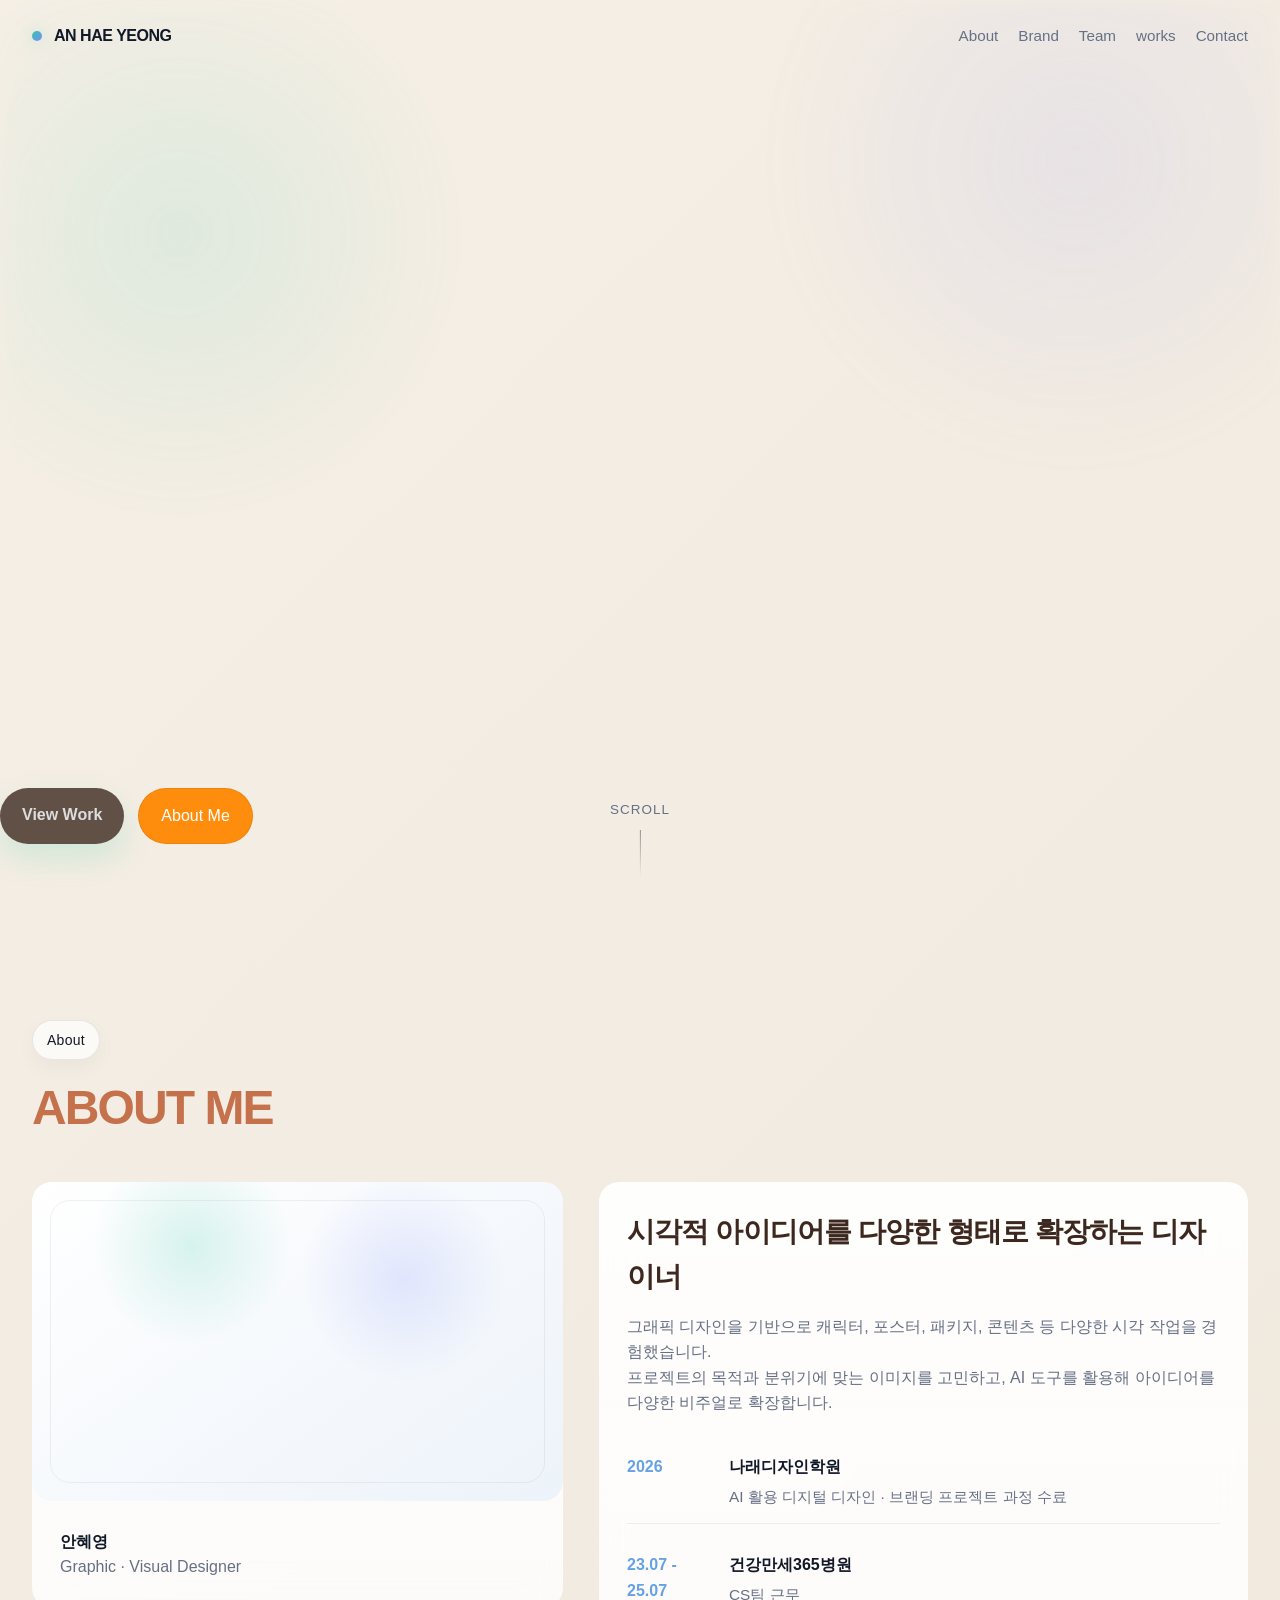
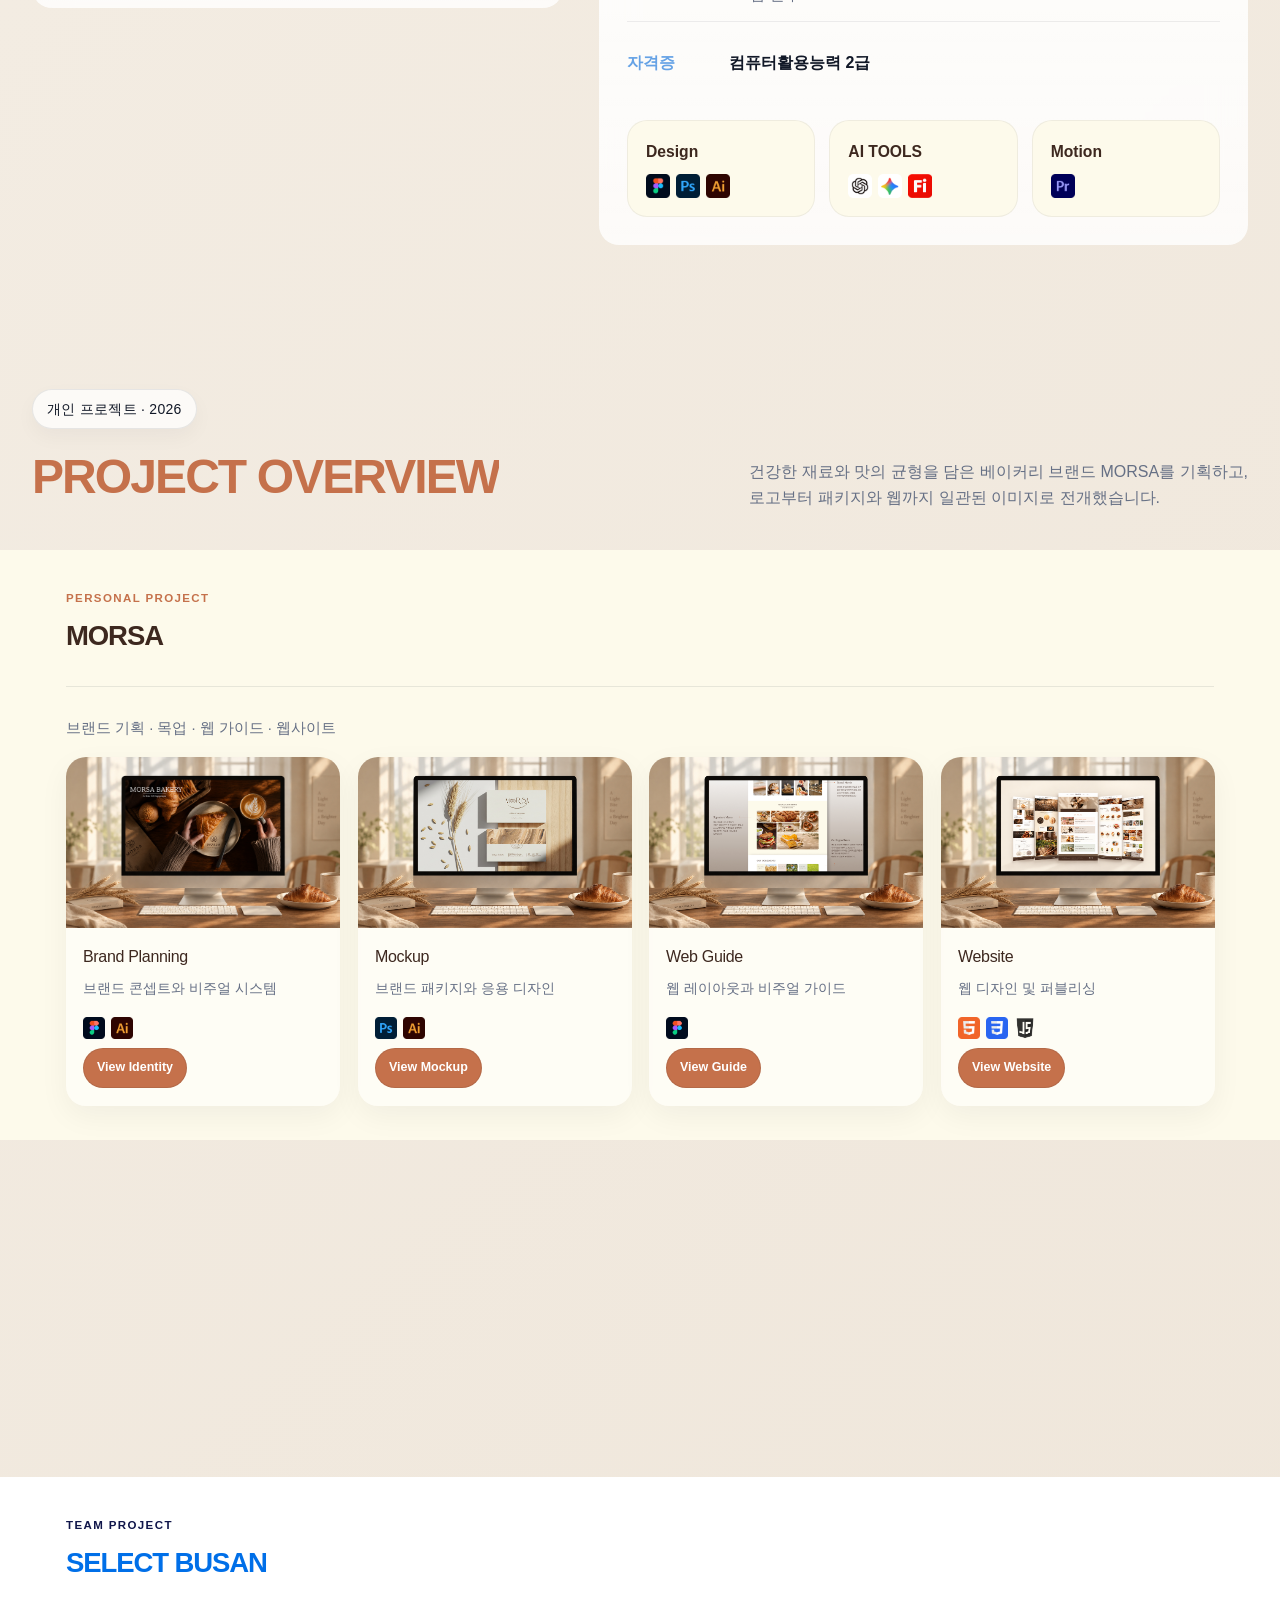
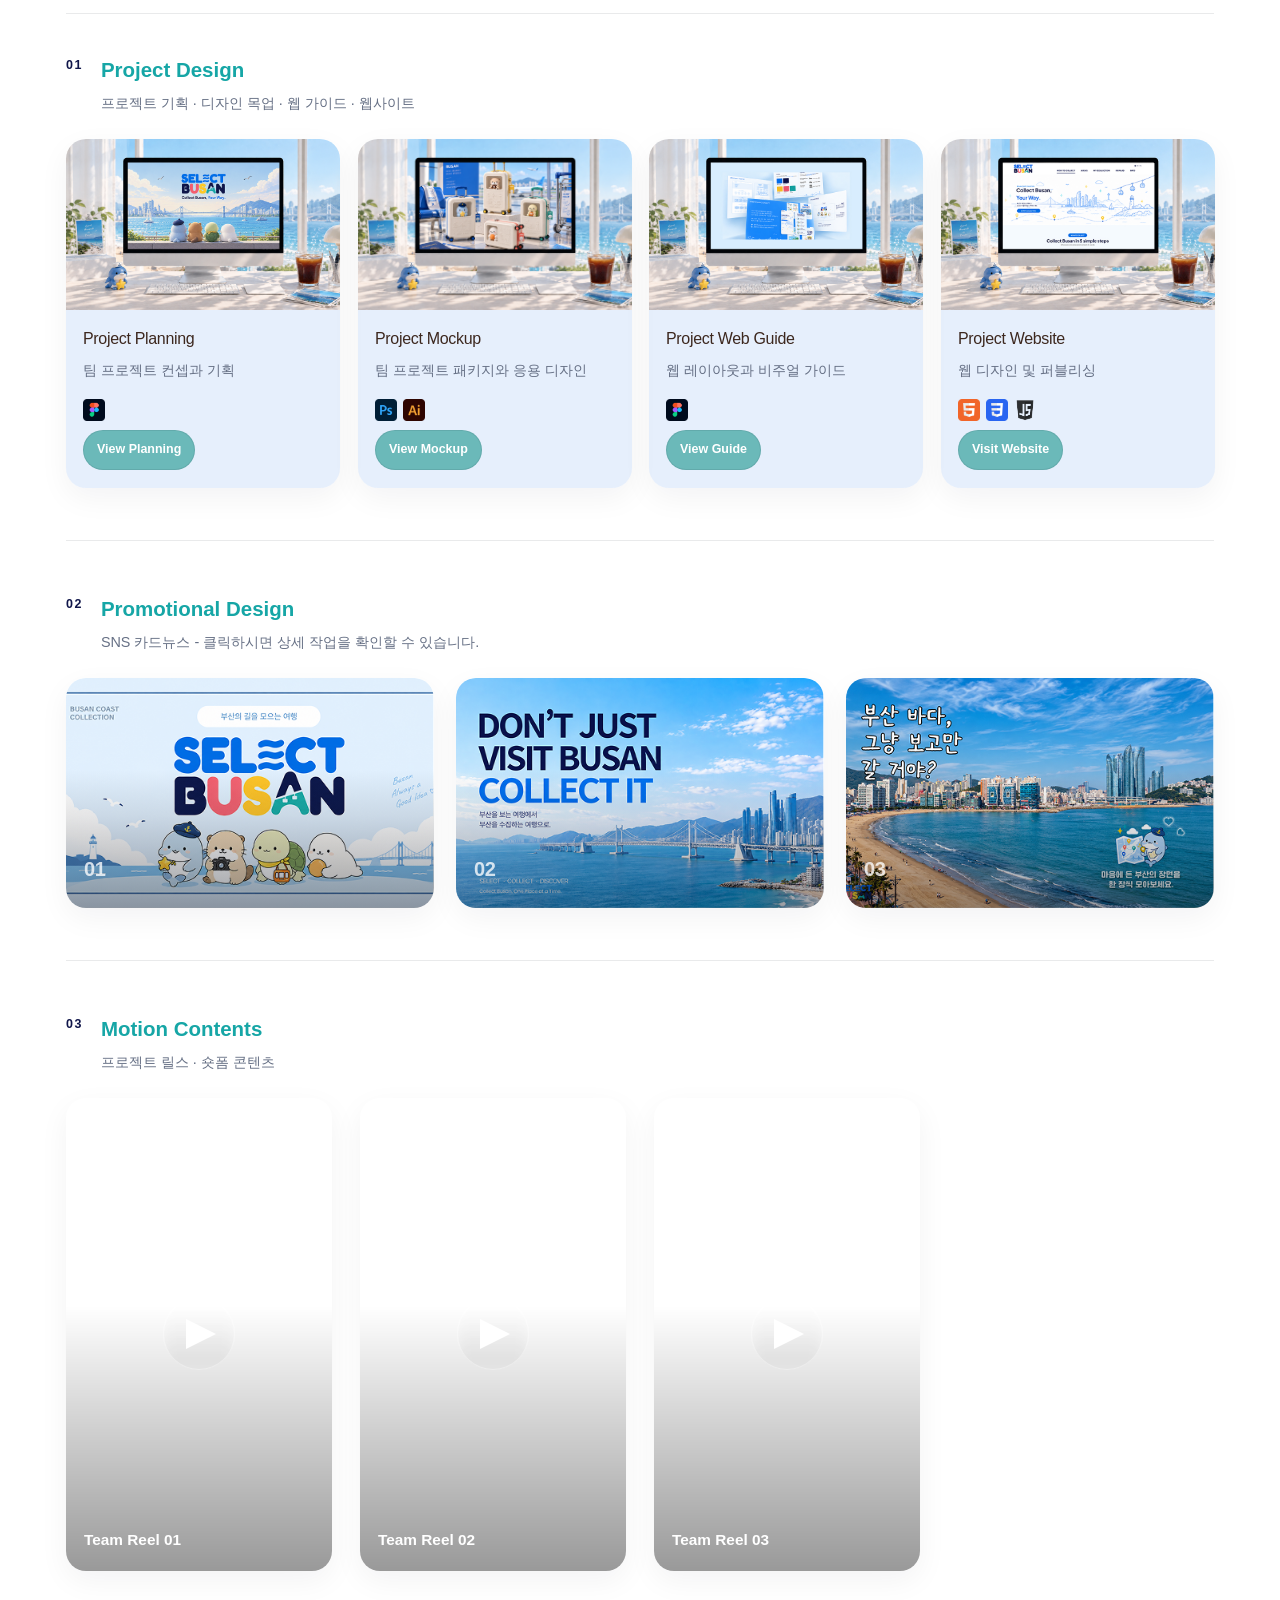
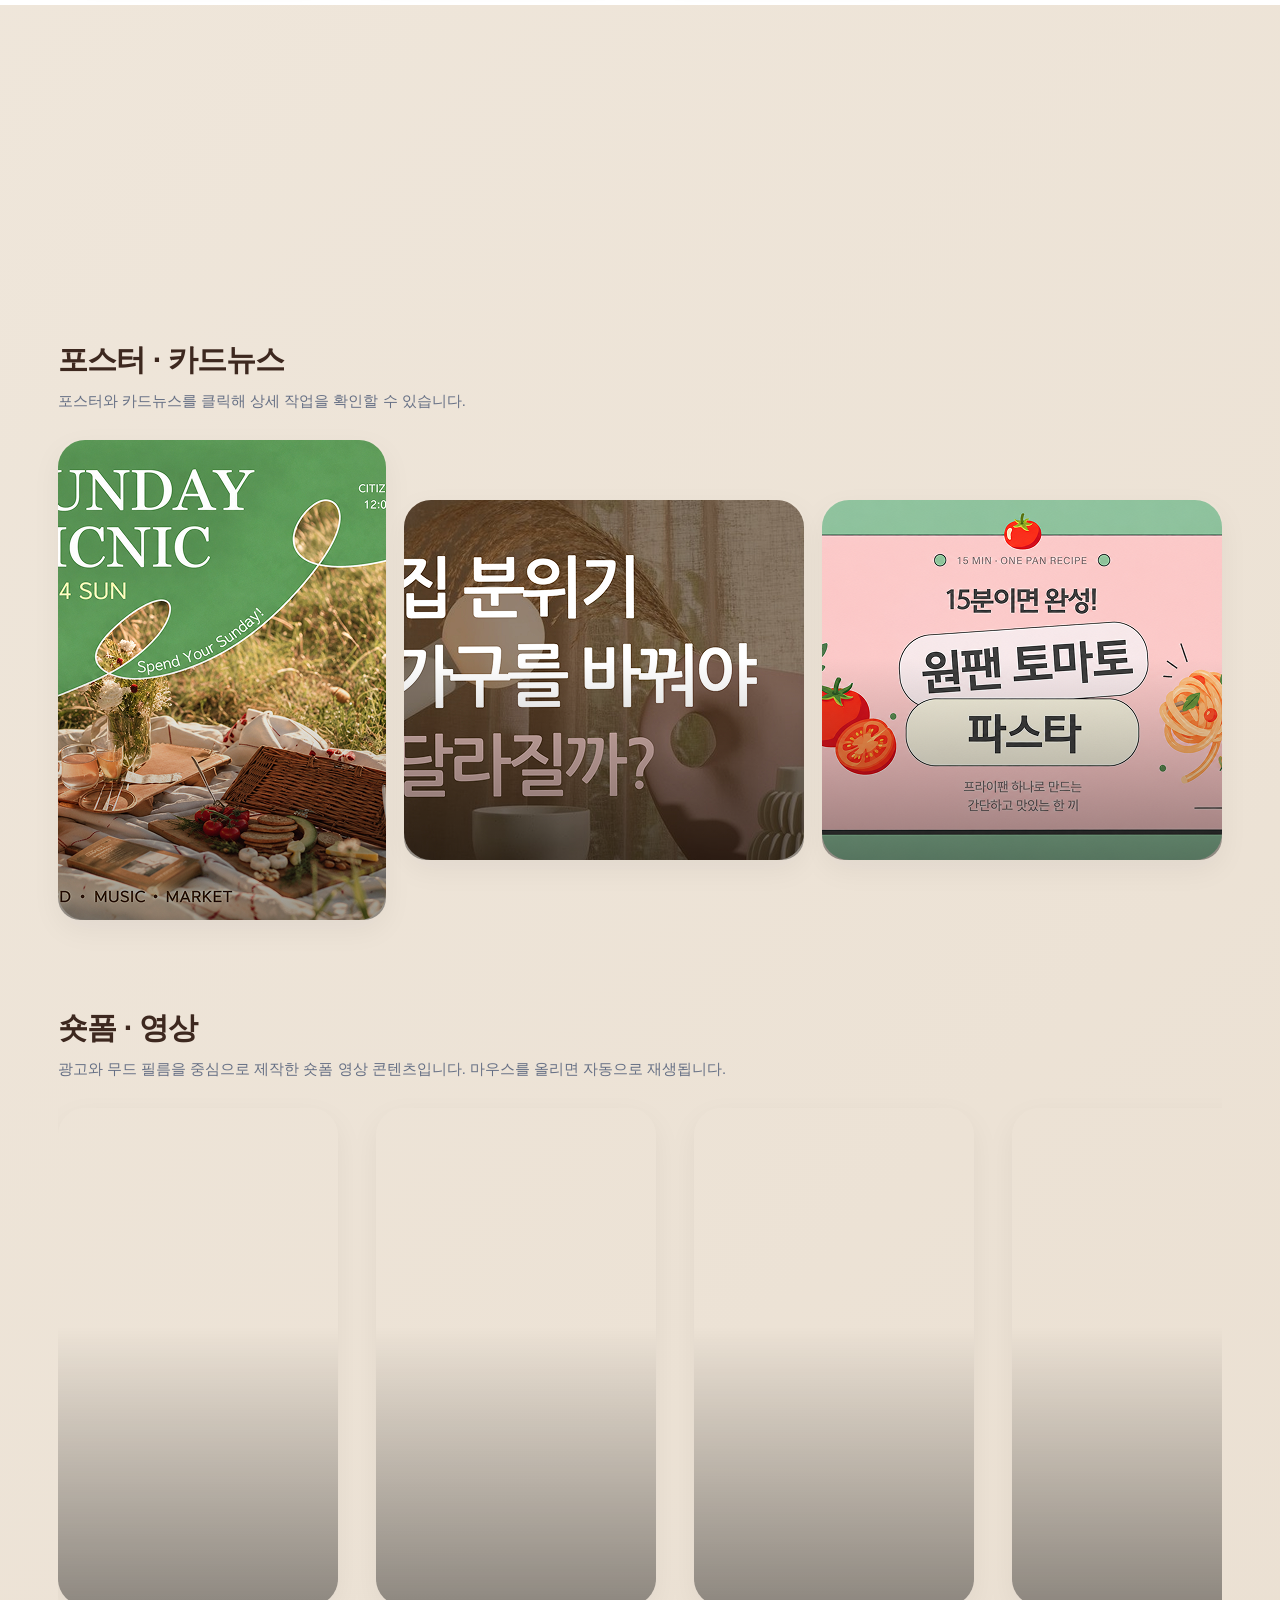
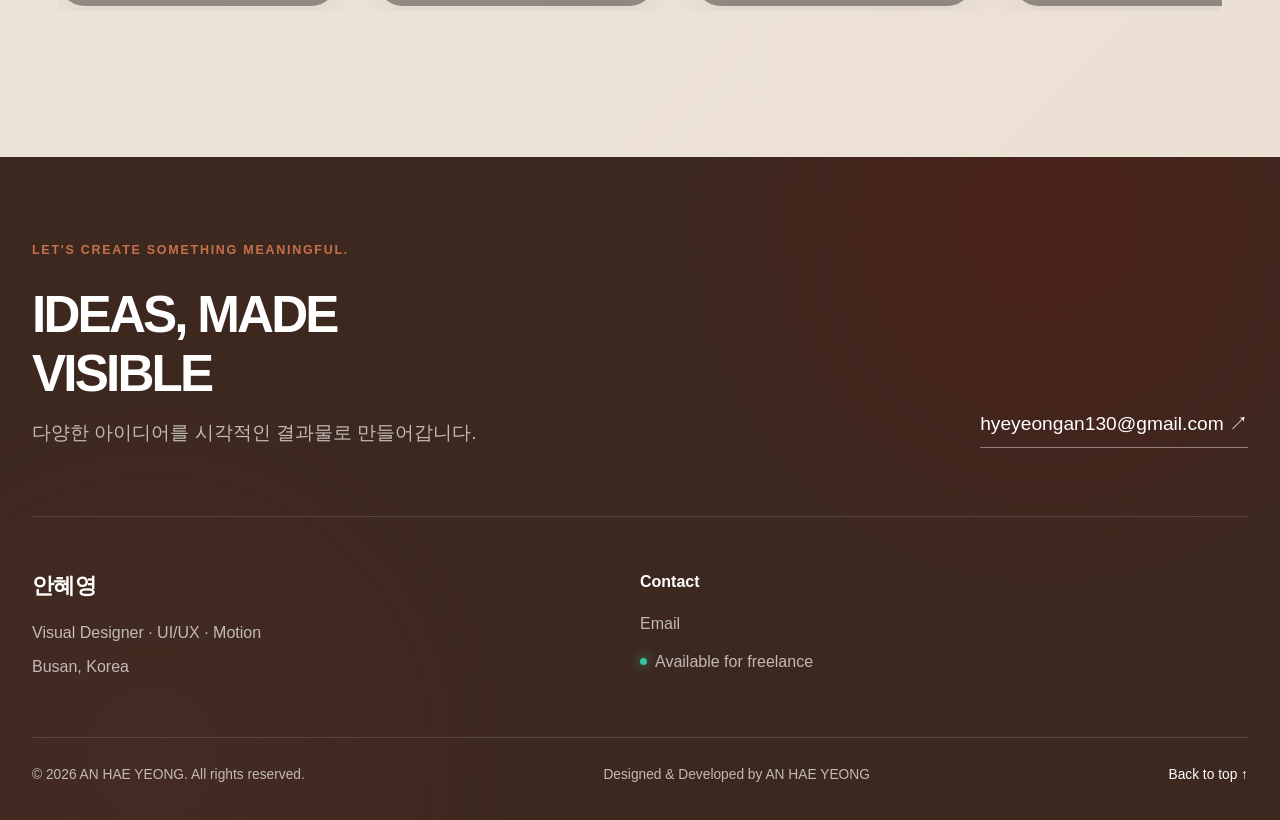
==== commit a297cd51: "Comment out InDesign icon in index.html Commented out the InDesign icon in the project planning sect" ====
--- a/index.html
+++ b/index.html
@@ -248,7 +248,7 @@
             </div>
             <p>
               부산의 관광지를 따라 여행하며 포토카드를 모으는 컬렉션 투어 팀프로젝트입니다.
-              캐릭터 디자인과 디자인 목업 제작을 담당했습니다.
+              저는 캐릭터 디자인과 디자인 목업 제작을 담당했습니다.
             </p>
           </div>
 
@@ -278,9 +278,10 @@
                     <a href="Team_Guide/guide/guide.html" target="_blank">
                       <img src="assets/img/Team_cover1.jpg" alt="팀 프로젝트 기획">
                       <div class="thumb-overlay team_bg"><strong>Project Planning</strong><span>팀 프로젝트 컨셉과
-                          기획</span><span class="thumb-tools"><img src="assets/img/tool_icon/figma.png" alt="Figma"><img
-                            src="assets/img/tool_icon/indesign.png" alt="InDesign"></span><span
-                          class="brand-card-button team_button">View Planning</span></div>
+                          기획</span><span class="thumb-tools"><img src="assets/img/tool_icon/figma.png" alt="Figma">
+                            <!-- <img src="assets/img/tool_icon/indesign.png" alt="InDesign"> -->
+                          </span>
+                        <span class="brand-card-button team_button">View Planning</span></div>
                     </a>
                   </article>
                   <article class="thumb-card brand-thumb">
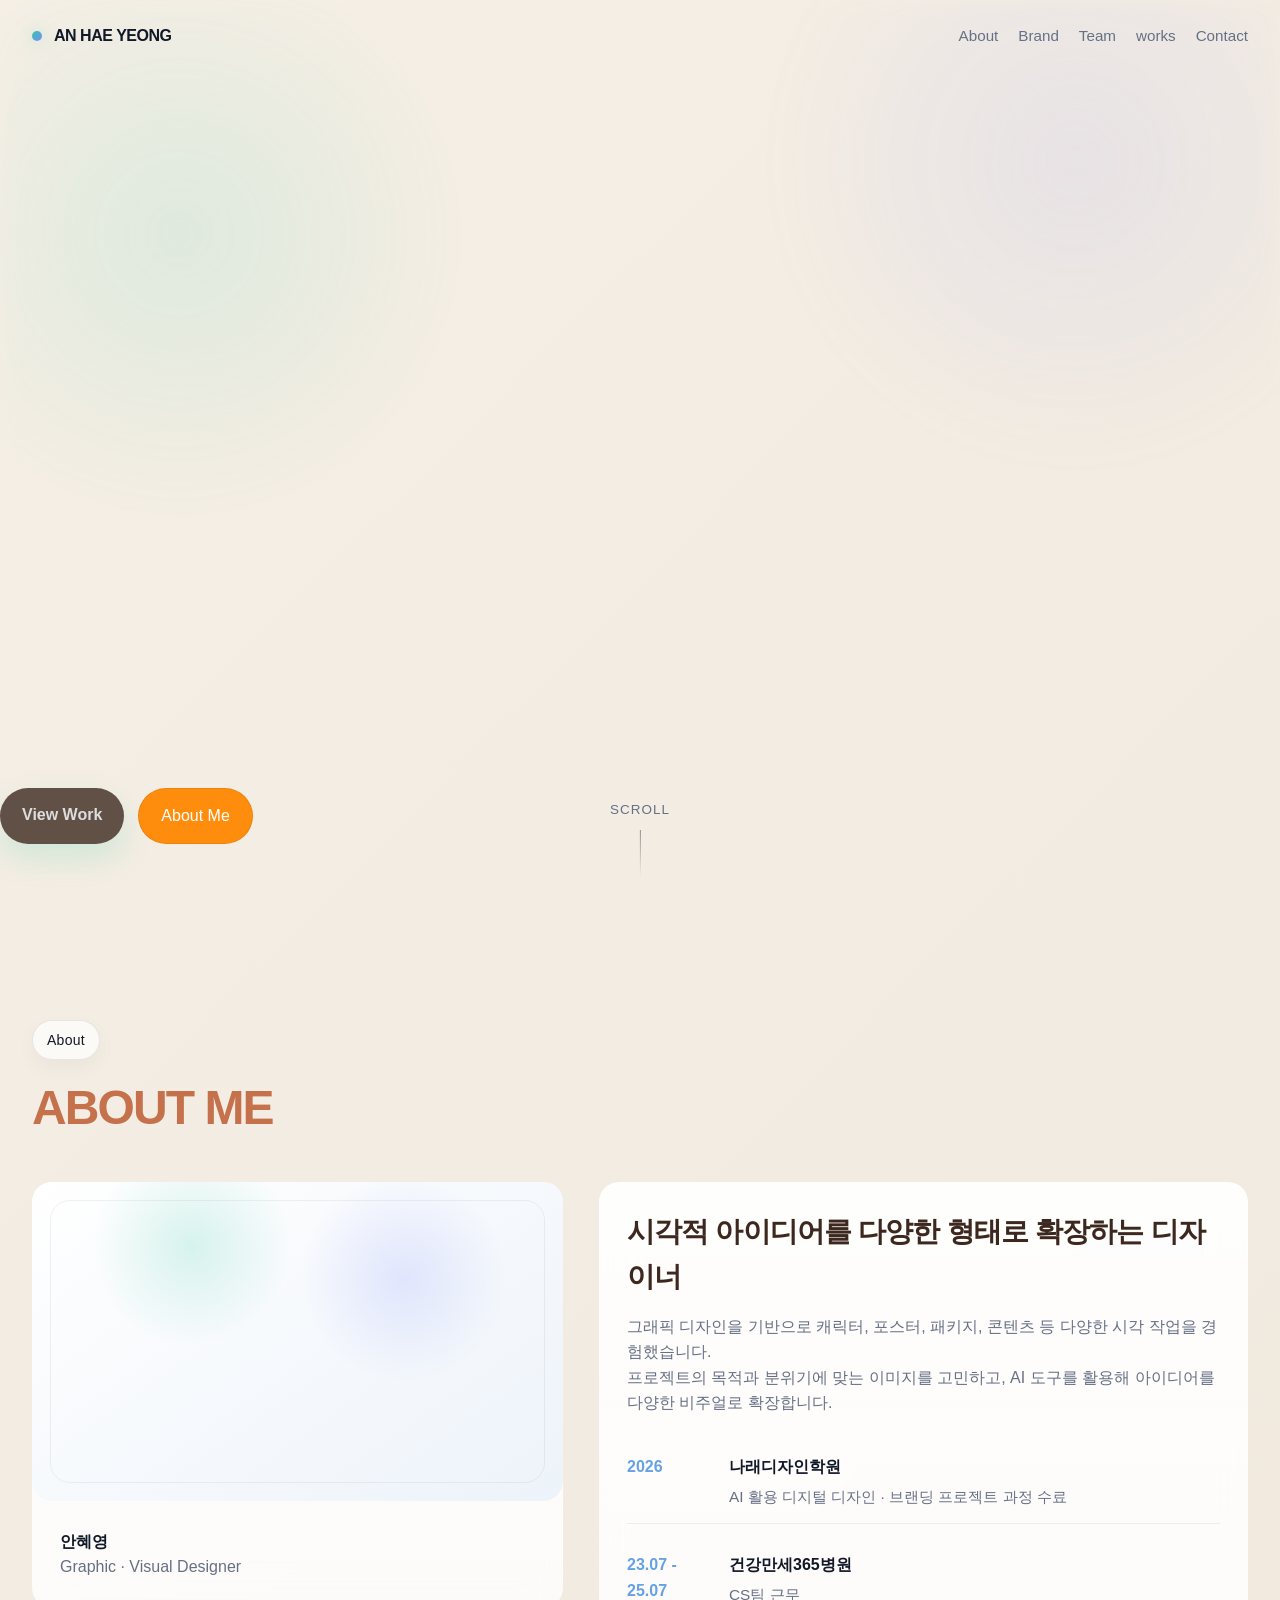
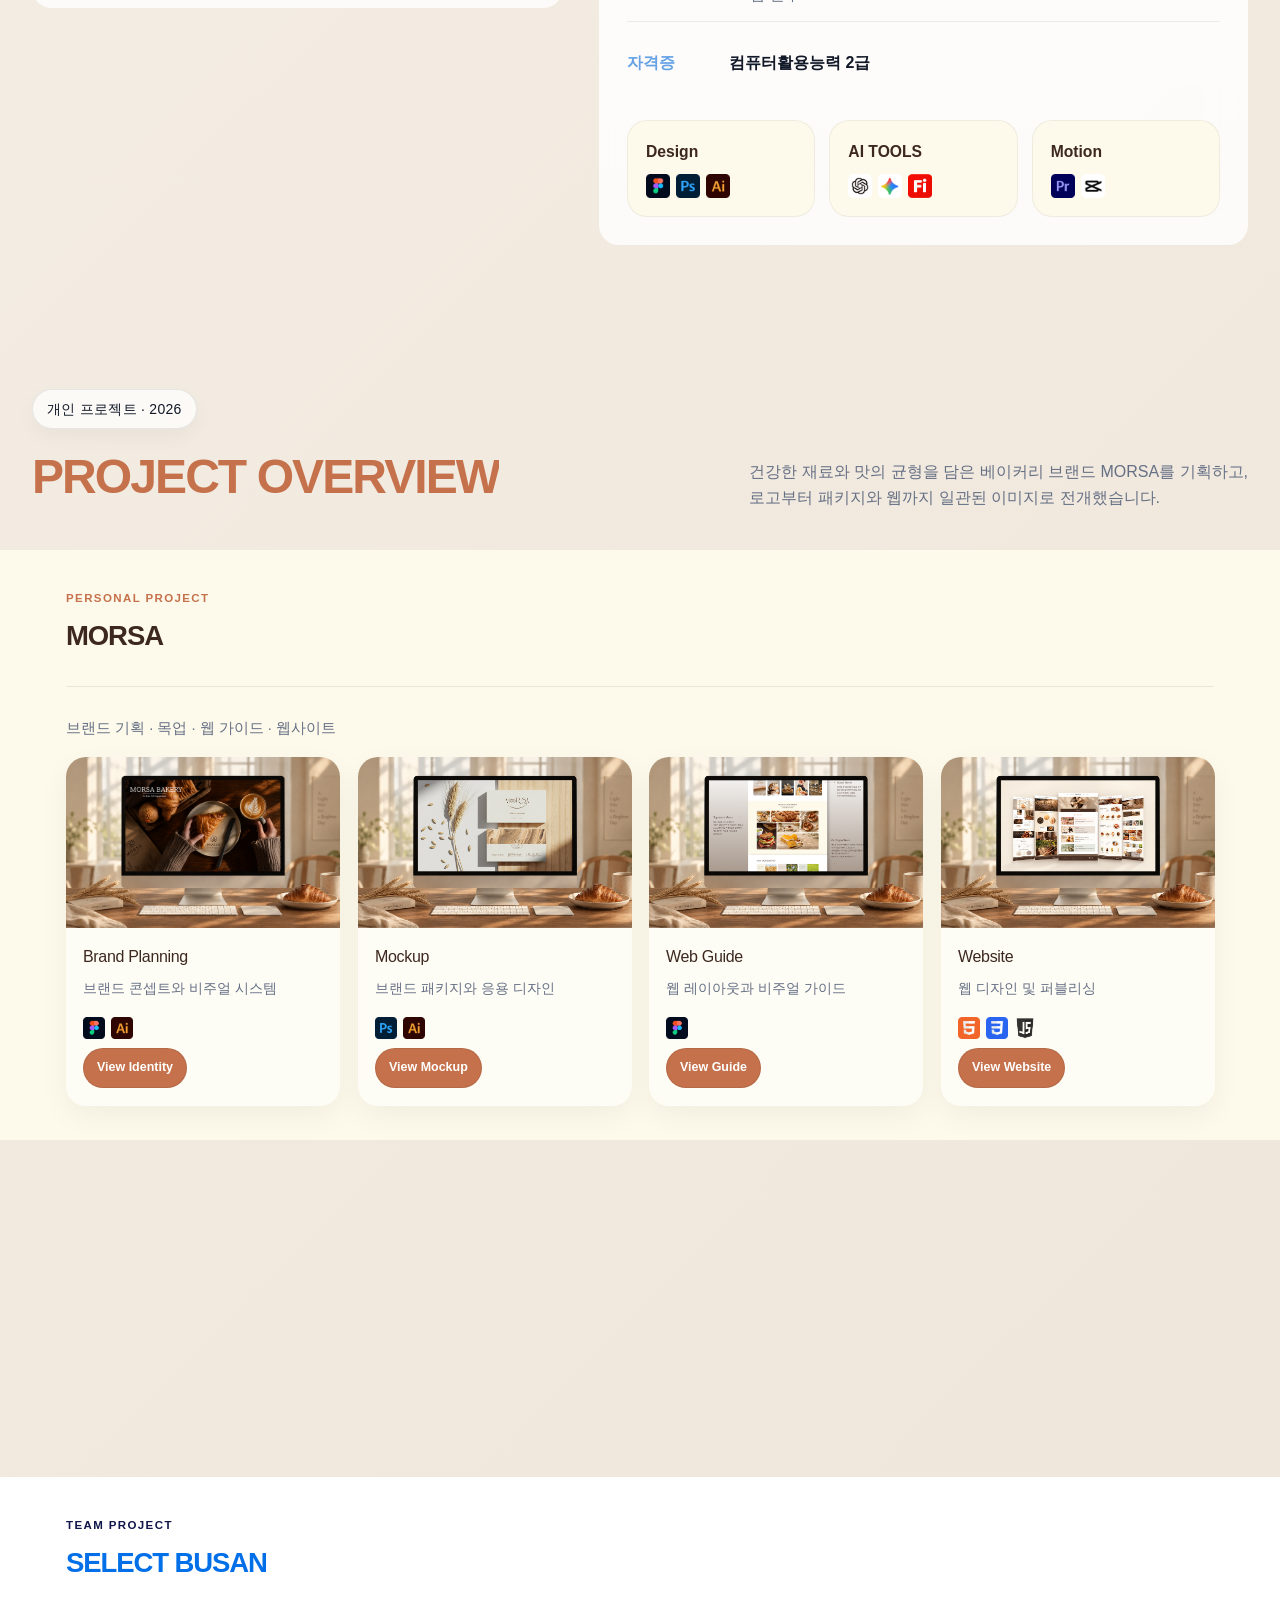
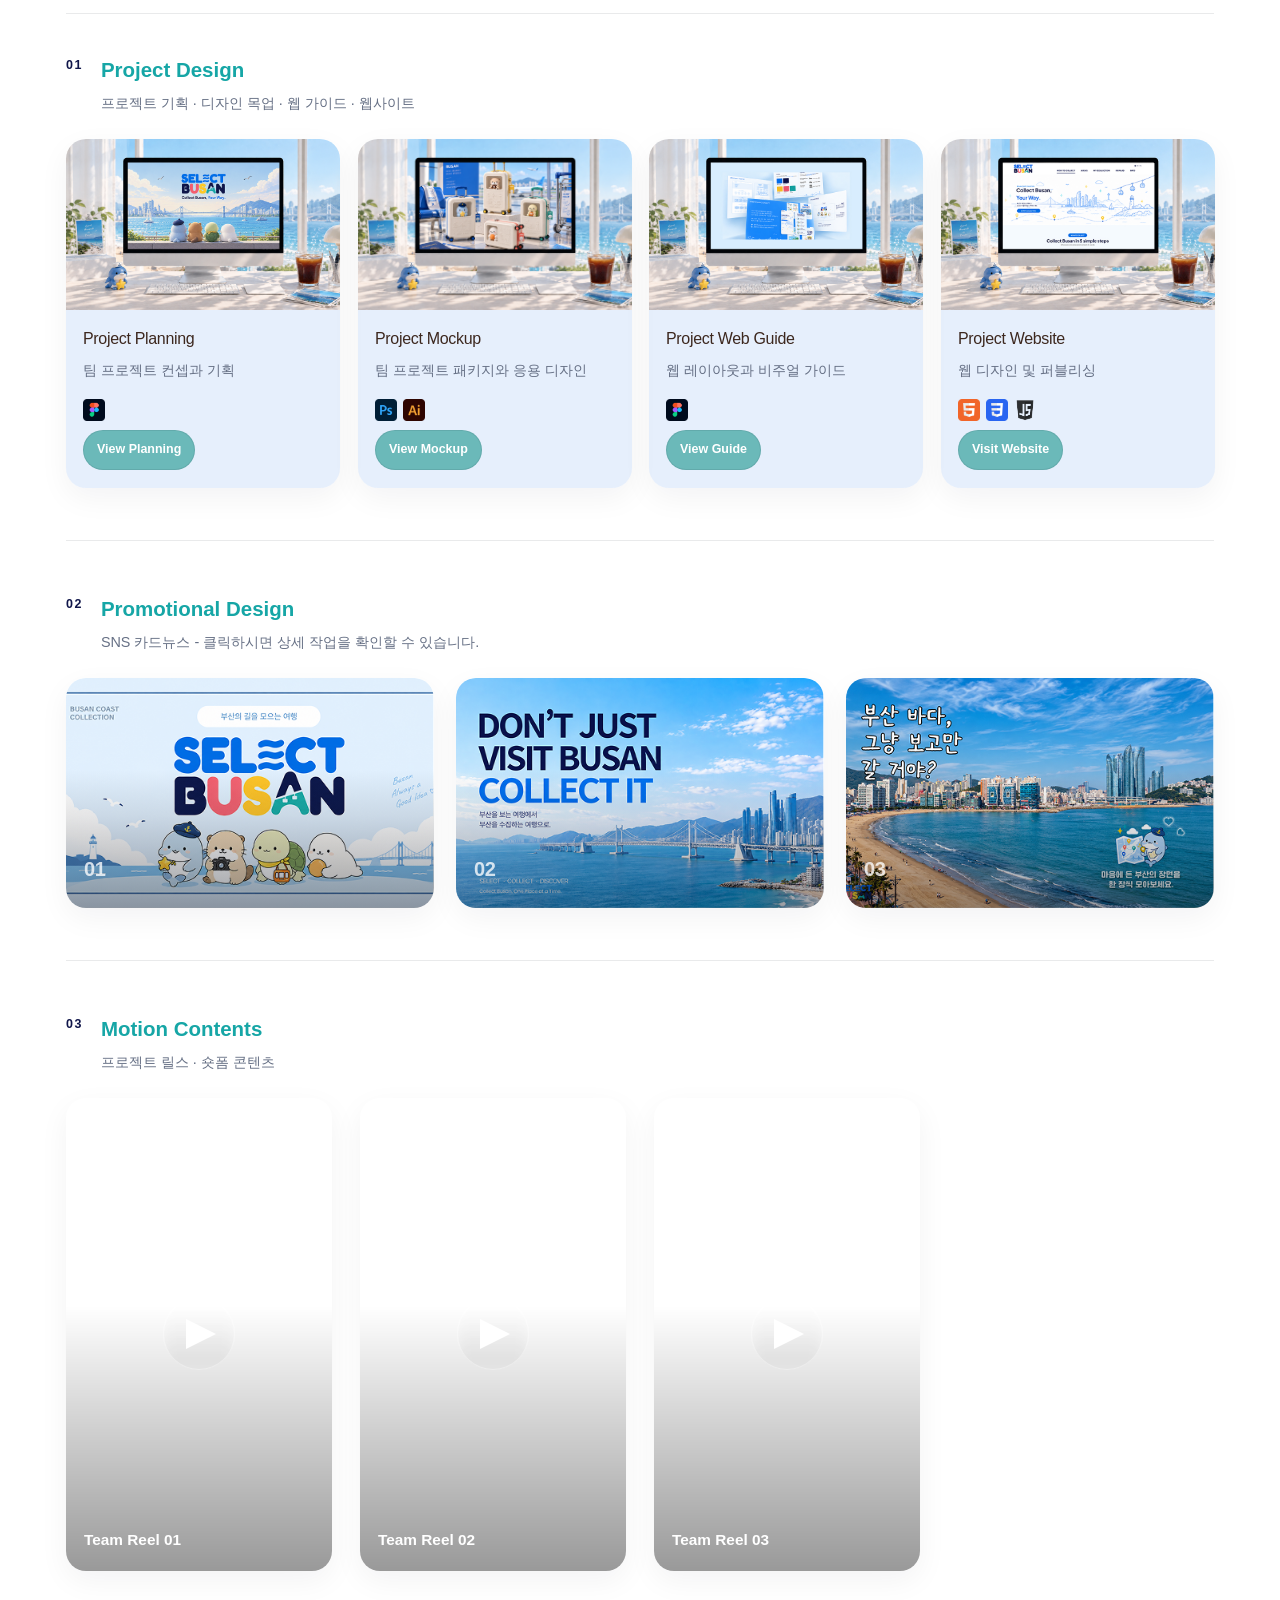
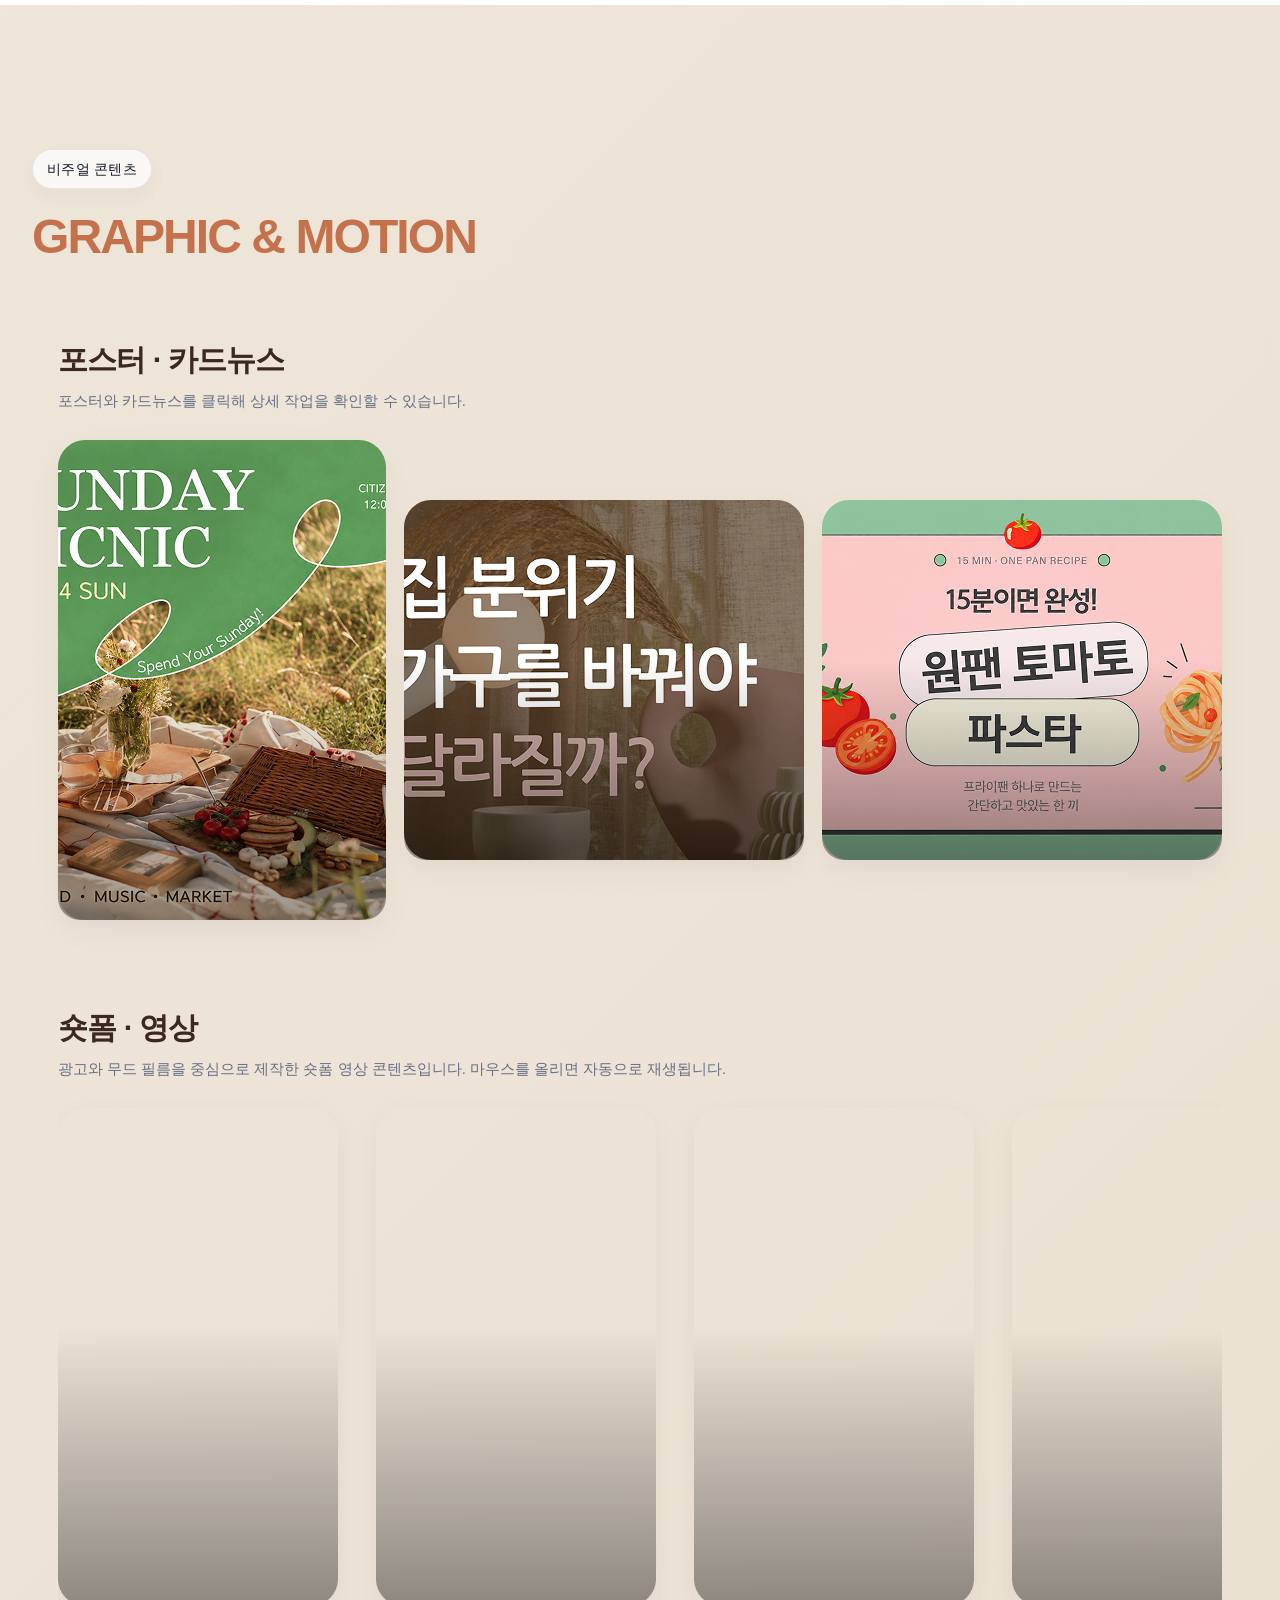
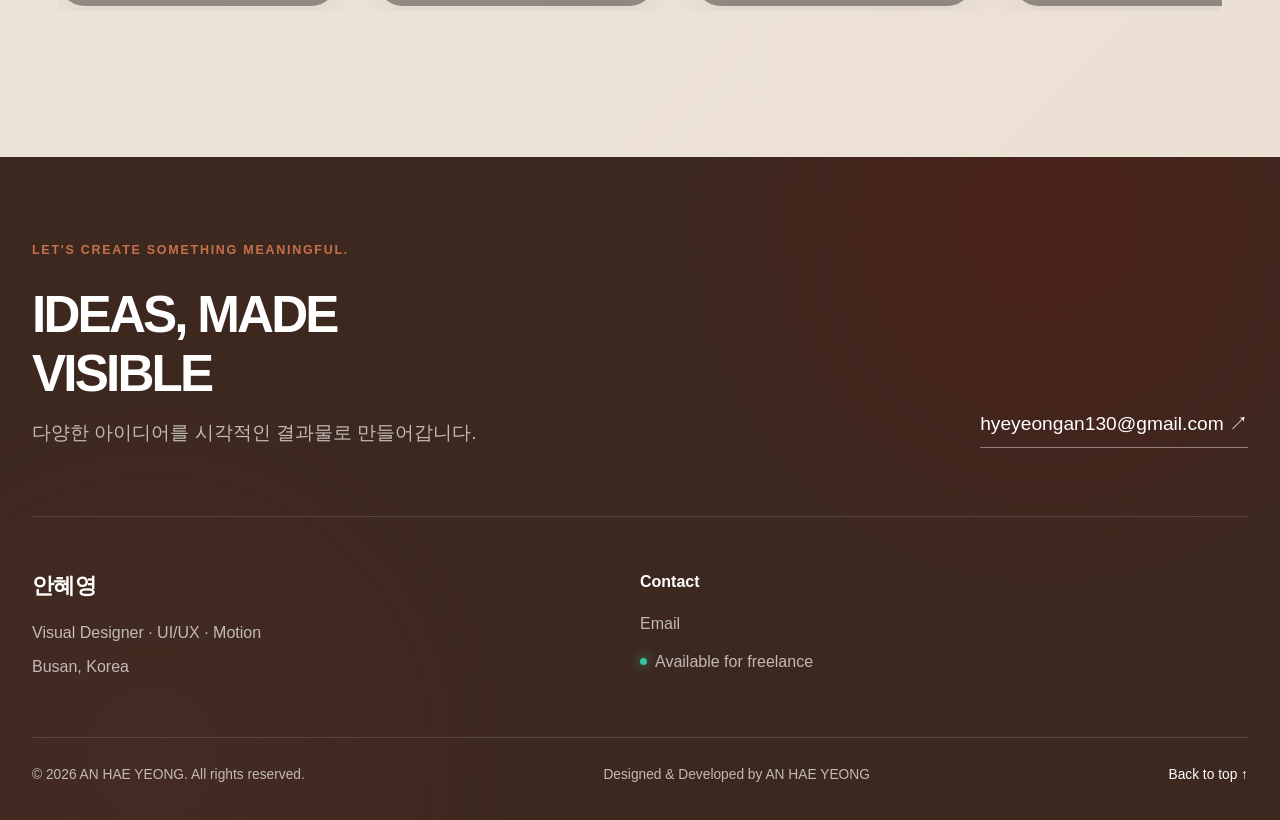
==== commit 65168935: "Update index.html" ====
--- a/index.html
+++ b/index.html
@@ -128,6 +128,7 @@
                 <h4>Motion</h4>
                 <div class="skill-tags">
                   <span class="tool-item"><img src="assets/img/tool_icon/premiere.png" alt="Premiere Pro"></span>
+                  <span class="tool-item"><img src="assets/img/tool_icon/capcut.png" alt="Premiere Pro"></span>
                   <!-- <span class="tool-item"><img src="assets/img/tool_icon/aftereffects.png" alt="After Effects"></span> -->
                 </div>
               </section>
